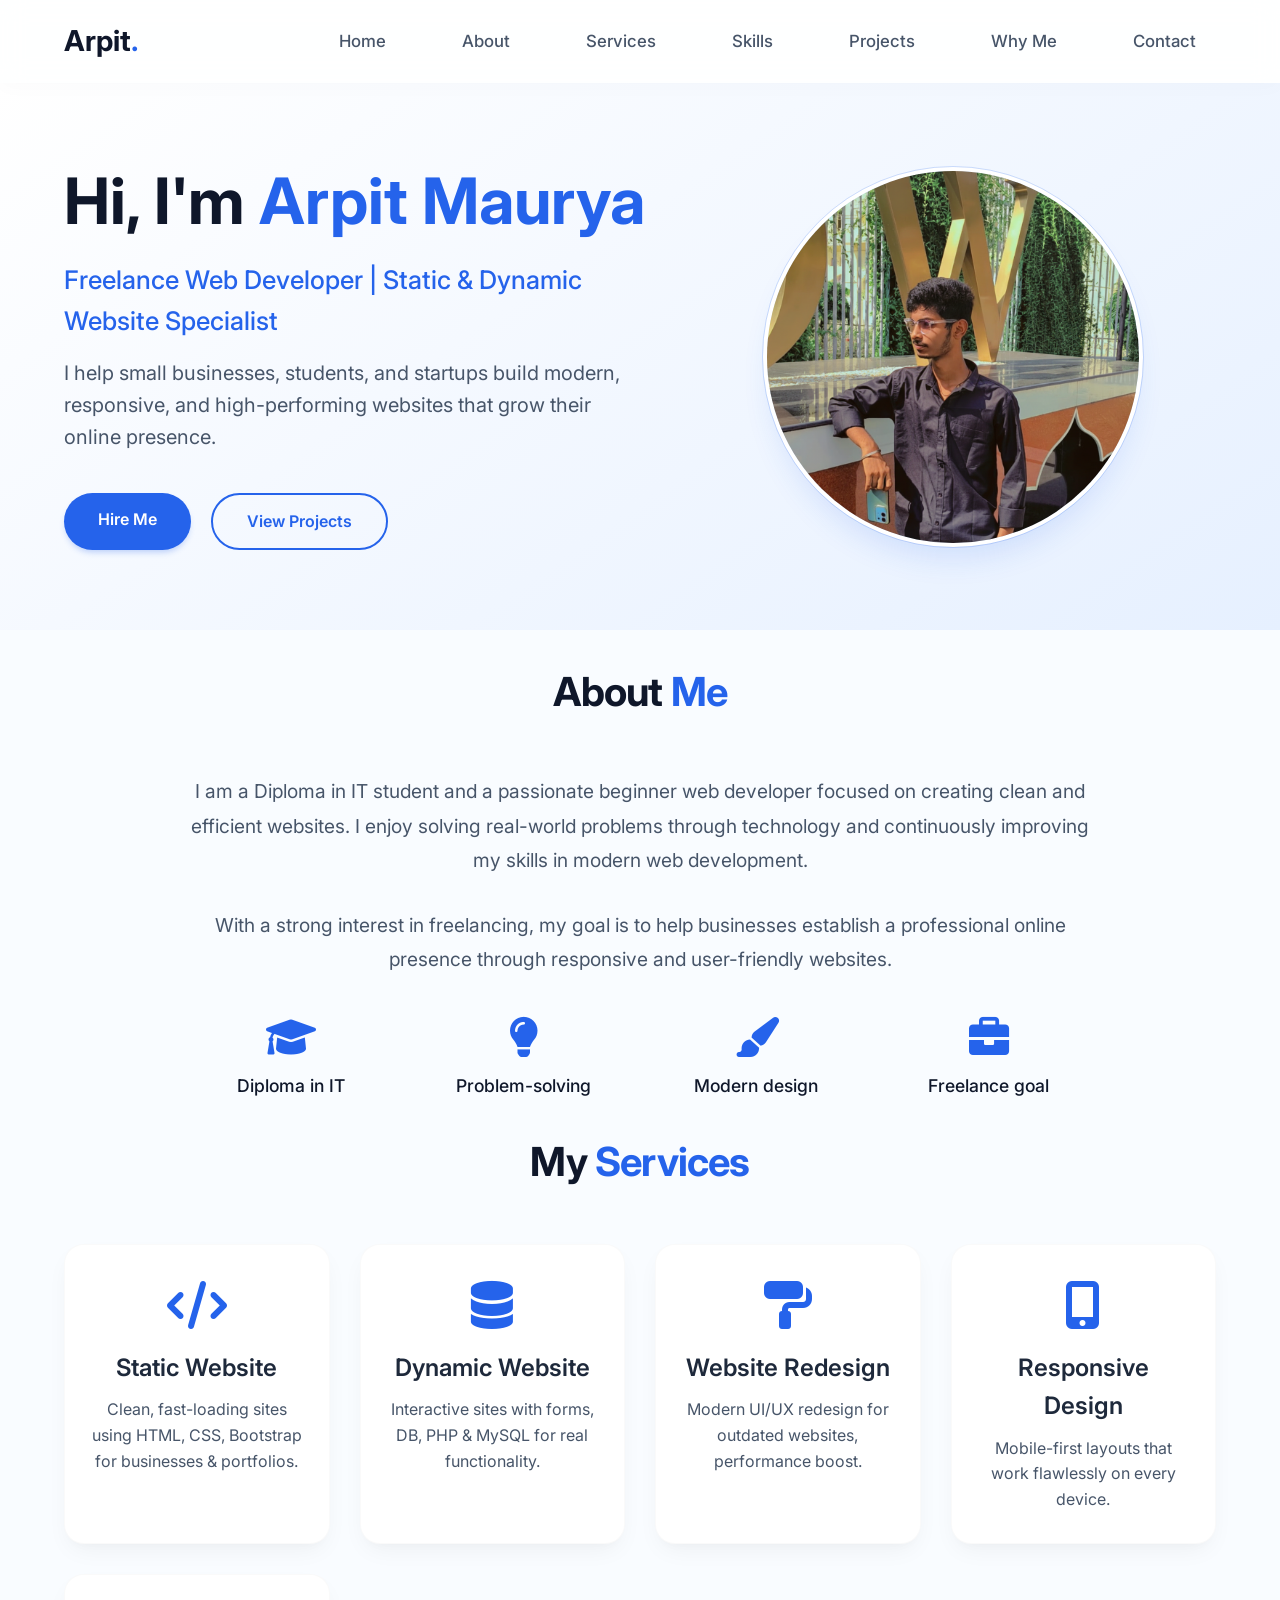
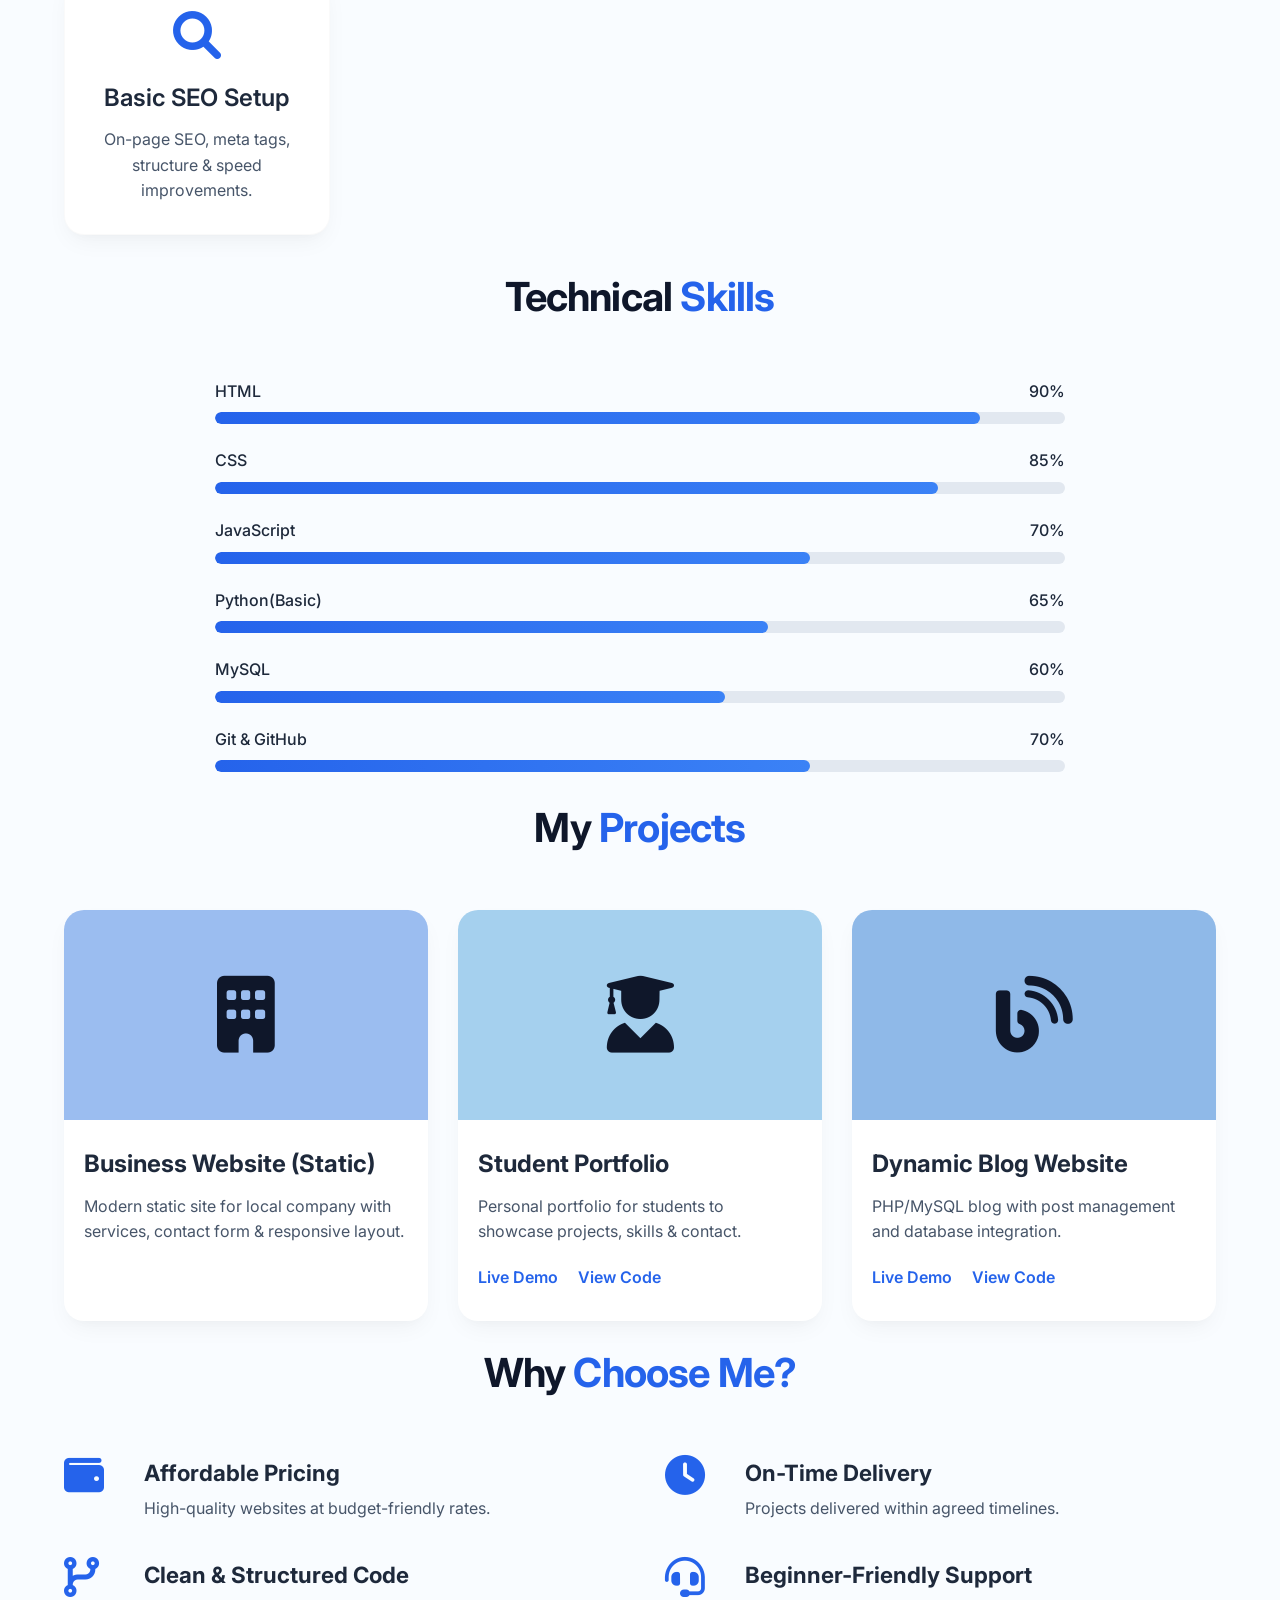
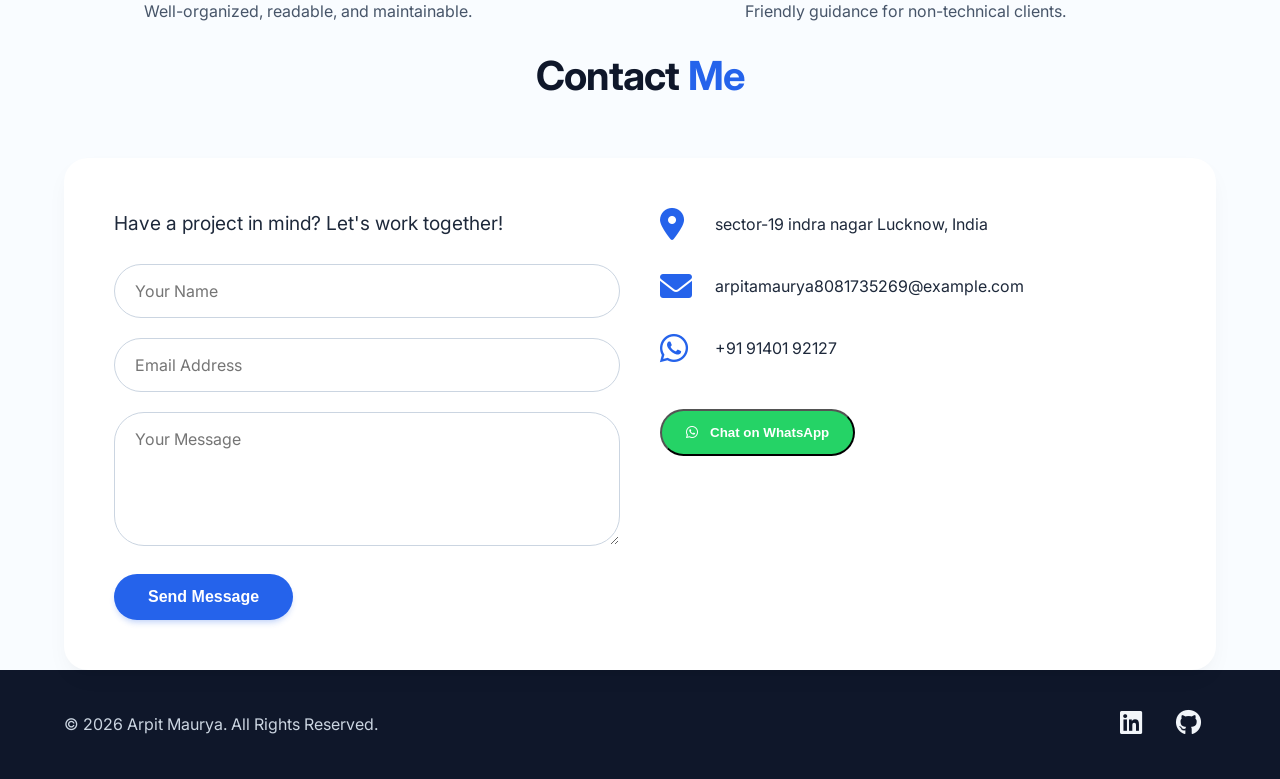
==== index.html @ c44aa660 "Update index.html" ====
<!DOCTYPE html>
<html lang="en">
<head>
  <title>Arpit Tech | Web Developer Portfolio</title>
  <link rel="stylesheet" href="https://cdnjs.cloudflare.com/ajax/libs/font-awesome/6.5.0/css/all.min.css">
  <meta name="keywords" content="Arpit Tech, Arpit portfolio, Web Developer Arpit, Frontend Developer">
  <meta name="author" content="Arpit Tech">
  <meta charset="UTF-8">
  <meta name="viewport" content="width=device-width, initial-scale=1.0">
  <meta name="description" content="Arpit Maurya is a freelance web developer specializing in static and dynamic websites. Clean design, responsive layouts, and affordable web solutions for businesses and startups in Lucknow, India.">
  <link rel="preconnect" href="https://fonts.googleapis.com">
  <link rel="preconnect" href="https://fonts.gstatic.com" crossorigin>
  <link href="https://fonts.googleapis.com/css2?family=Inter:opsz@14..32&family=Poppins:wght@400;500;600;700&display=swap" rel="stylesheet">
  <link rel="stylesheet" href="https://cdnjs.cloudflare.com/ajax/libs/font-awesome/6.0.0-beta3/css/all.min.css">
  <style>
    /* ----- RESET & VARIABLES ----- */
    * {
      margin: 0;
      padding: 0;
      box-sizing: border-box;
    }
    html, body {
  overflow-x: hidden;
}

    html {
      scroll-behavior: smooth;
      scroll-padding-top: 80px;
    }

    body {
      font-family: 'Inter', 'Poppins', sans-serif;
      background-color: #f9fcff;
      color: #1e293b;
      line-height: 1.6;
      overflow-x: hidden;
    }

    :root {
      --primary: #2563eb;
      --primary-dark: #1d4ed8;
      --primary-soft: #dbeafe;
      --dark: #0f172a;
      --gray: #475569;
      --light: #f8fafc;
      --white: #ffffff;
      --shadow-sm: 0 10px 25px -5px rgba(0,0,0,0.05), 0 8px 10px -6px rgba(0,0,0,0.02);
      --shadow-hover: 0 20px 30px -10px rgba(37,99,235,0.15);
      --border-radius: 24px;
      --card-radius: 20px;
      --transition: all 0.25s ease;
    }

    .container {
      max-width: 1200px;
      width:100%;
      margin: 0 auto;
      padding: 0 24px;
    }

    /* ----- REUSABLE SECTION STYLES ----- */
    section {
      padding: 110px 0 90px;
    }

    @media (max-width: 768px) {
      section {
        padding: 80px 0 60px;
      }
      
      section + section {
        margin-top: 20px;
      }
    }

    .section-title {
      font-size: 2.5rem;
      font-weight: 700;
      color: var(--dark);
      margin-bottom: 50px;
      margin-top: 20px;
      text-align: center;
      letter-spacing: -0.02em;
    }
    
    #about .section-title,
    #services .section-title,
    #skills .section-title {
      margin-top: 30px;
    }
    
    .section-title span {
      color: var(--primary);
    }

    .fade-section {
      opacity: 0;
      transform: translateY(25px);
      transition: opacity 0.8s ease, transform 0.8s ease;
    }
    .fade-section.visible {
      opacity: 1;
      transform: translateY(0);
    }

    .btn {
      display: inline-block;
      padding: 14px 34px;
      border-radius: 50px;
      font-weight: 600;
      font-size: 1rem;
      text-decoration: none;
      transition: var(--transition);
      cursor: pointer;
      border: none;
      background: transparent;
    }
    .btn-primary {
      background: var(--primary);
      color: white;
      box-shadow: 0 4px 6px -2px rgba(37,99,235,0.3);
    }
    .btn-primary:hover {
      background: var(--primary-dark);
      transform: translateY(-4px);
      box-shadow: 0 20px 25px -8px var(--primary);
    }
    .btn-outline {
      border: 2px solid var(--primary);
      color: var(--primary);
      background: transparent;
    }
    .btn-outline:hover {
      background: var(--primary-soft);
      transform: translateY(-4px);
    }

    /* Navbar */
    .navbar {
      position: sticky;
      top: 0;
      width: 100%;
      background: rgba(255,255,255,0.85);
      backdrop-filter: blur(12px);
      -webkit-backdrop-filter: blur(12px);
      box-shadow: 0 4px 20px rgba(0,0,0,0.02);
      z-index: 999;
      padding: 16px 0;
    }
    .nav-container {
      display: flex;
      align-items: center;
      justify-content: space-between;
    }
    .logo {
      font-size: 1.8rem;
      font-weight: 700;
      color: var(--dark);
    }
    .logo span {
      color: var(--primary);
    }
    .nav-menu {
      display: flex;
      gap: 36px;
      list-style: none;
    }
    
    .nav-menu li {
      display: flex;
      margin: 0;
      padding: 0;
    }
    
    .nav-menu a {
      text-decoration: none;
      font-weight: 500;
      color: var(--gray);
      transition: var(--transition);
      font-size: 1.05rem;
      display: flex;
      align-items: center;
      justify-content: center;
      padding: 12px 20px;
      width: 100%;
      height: 100%;
      text-align: center;
    }
    
    .nav-menu a:hover {
      color: var(--primary);
    }
    
    .hamburger {
      display: none;
      font-size: 28px;
      cursor: pointer;
      color: var(--dark);
    }

/* Hero section */
.hero {
  min-height: auto;             
  padding: 80px 20px;            
  display: flex;
  align-items: center;
  background: linear-gradient(145deg, #ffffff 0%, #e6f0ff 100%);
}
    .hero-grid {
  display: grid;
  grid-template-columns: 1fr 0.9fr;
  gap: 40px;
  align-items: center;
}
    
    .hero-content {
      max-width: 100%;
    }
    
    .hero h1 {
      font-size: 4rem;
      font-weight: 700;
      line-height: 1.2;
      color: var(--dark);
    }
    .hero h1 span {
      color: var(--primary);
    }
    .hero .subhead {
      font-size: 1.6rem;
      font-weight: 500;
      color: var(--primary);
      margin: 20px 0 15px;
    }
    .hero p {
      font-size: 1.25rem;
      color: var(--gray);
      max-width: 650px;
      margin-bottom: 40px;
    }
    .hero-btns {
      display: flex;
      gap: 20px;
      flex-wrap: wrap;
    }
    
    .hero-photo {
      width: 100%;
      max-width: 380px;
      margin: 0 auto;
      border-radius: 50%;
      overflow: hidden;
      box-shadow: var(--shadow-hover);
      aspect-ratio: 1 / 1;
      background: var(--primary-soft);
      border: 4px solid white;
      outline: 1px solid rgba(37,99,235,0.2);
    }
    .hero-photo img {
      width: 100%;
      height: 100%;
      object-fit: cover;
      display: block;
    }

    /* About section */
    .about-content {
      max-width: 900px;
      margin: 0 auto;
      text-align: center;
    }
    
    .about-content p {
      font-size: 1.2rem;
      color: var(--gray);
      margin-bottom: 30px;
      line-height: 1.8;
    }
    
    .highlights {
      display: grid;
      grid-template-columns: repeat(4, 1fr);
      gap: 30px;
      margin-top: 40px;
    }
    
    .highlight-item {
      display: flex;
      flex-direction: column;
      align-items: center;
      gap: 15px;
      text-align: center;
    }
    
    .highlight-item i {
      color: var(--primary);
      font-size: 2.5rem;
    }
    
    .highlight-item span {
      font-size: 1.1rem;
      font-weight: 500;
      color: var(--dark);
    }

    /* Services */
    .services-grid {
      display: grid;
      grid-template-columns: repeat(auto-fit, minmax(260px, 1fr));
      gap: 30px;
      margin-top: 20px;
    }
    .service-card {
      background: var(--white);
      padding: 36px 24px 30px;
      border-radius: var(--card-radius);
      box-shadow: var(--shadow-sm);
      transition: var(--transition);
      text-align: center;
      border: 1px solid rgba(0,0,0,0.02);
    }
    .service-card:hover {
      transform: translateY(-15px);
      box-shadow: var(--shadow-hover);
    }
    .service-card i {
      font-size: 3rem;
      color: var(--primary);
      margin-bottom: 20px;
    }
    .service-card h3 {
      font-size: 1.5rem;
      margin-bottom: 10px;
      font-weight: 600;
    }
    .service-card p {
      color: var(--gray);
    }

    /* Skills */
    .skills-container {
      max-width: 850px;
      margin: 20px auto 0;
    }
    .skill-item {
      margin-bottom: 24px;
    }
    .skill-info {
      display: flex;
      justify-content: space-between;
      font-weight: 500;
      margin-bottom: 8px;
    }
    .progress-bar {
      width: 100%;
      height: 12px;
      background: #e2e8f0;
      border-radius: 30px;
      overflow: hidden;
    }
    .progress-fill {
      height: 12px;
      background: linear-gradient(90deg, var(--primary), #3b82f6);
      border-radius: 30px;
      width: 0%;
    }

    /* Projects */
    .projects-grid {
      display: grid;
      grid-template-columns: repeat(auto-fit, minmax(300px, 1fr));
      gap: 30px;
      margin-top: 20px;
    }
    .project-card {
      background: var(--white);
      border-radius: var(--card-radius);
      overflow: hidden;
      box-shadow: var(--shadow-sm);
      transition: var(--transition);
      cursor: pointer; /* Indicates clickable */
    }
    .project-card:hover {
      transform: scale(1.02);
      box-shadow: var(--shadow-hover);
    }
    .project-img {
      height: 210px;
      background: #b1c9f0;
      display: flex;
      align-items: center;
      justify-content: center;
      color: var(--dark);
      font-weight: 600;
      font-size: 1.2rem;
      background-size: cover;
      transition: transform 0.4s;
    }
    .project-card:hover .project-img {
      transform: scale(1.05);
    }
    .project-info {
      padding: 25px 20px 30px;
    }
    .project-info h3 {
      font-size: 1.5rem;
      margin-bottom: 10px;
    }
    .project-info p {
      color: var(--gray);
      margin-bottom: 20px;
    }
    .project-links {
      display: flex;
      gap: 20px;
    }
    .project-links a {
      text-decoration: none;
      font-weight: 600;
      color: var(--primary);
      position: relative; /* Ensures clicks go to the link */
      z-index: 2; /* Above card click */
    }

    /* Why Me */
    .why-grid {
      display: grid;
      grid-template-columns: repeat(2, 1fr);
      gap: 35px 50px;
      margin-top: 20px;
    }
    .why-item {
      display: flex;
      gap: 20px;
      align-items: flex-start;
    }
    .why-item i {
      font-size: 2.5rem;
      color: var(--primary);
      min-width: 60px;
    }
    .why-item h4 {
      font-size: 1.4rem;
      margin-bottom: 6px;
    }
    .why-item p {
      color: var(--gray);
    }

    /* Contact */
    .contact-grid {
      display: grid;
      grid-template-columns: 1fr 1fr;
      gap: 40px;
      background: var(--white);
      padding: 50px;
      border-radius: var(--border-radius);
      box-shadow: var(--shadow-sm);
    }
    .form-group {
      margin-bottom: 20px;
    }
    .form-group input, 
    .form-group textarea {
      width: 100%;
      padding: 16px 20px;
      border: 1px solid #cbd5e1;
      border-radius: 50px;
      font-family: inherit;
      font-size: 1rem;
      transition: var(--transition);
    }
    .form-group textarea {
      border-radius: 30px;
      resize: vertical;
    }
    .form-group input:focus,
    .form-group textarea:focus {
      outline: none;
      border-color: var(--primary);
      box-shadow: 0 0 0 4px var(--primary-soft);
    }
    .contact-info {
      display: flex;
      flex-direction: column;
      gap: 30px;
    }
    .contact-row {
      display: flex;
      align-items: center;
      gap: 15px;
    }
    .contact-row i {
      font-size: 2rem;
      color: var(--primary);
      width: 40px;
    }
    .whatsapp-inline {
      margin-top: 15px;
    }
    .whatsapp-btn {
      background: #25D366;
      color: white;
      padding: 14px 24px;
      border-radius: 50px;
      display: inline-flex;
      align-items: center;
      gap: 12px;
      text-decoration: none;
      font-weight: 600;
      transition: var(--transition);
    }
    .whatsapp-btn:hover {
      background: #20b859;
      transform: translateY(-4px);
    }

    /* Footer */
    .footer {
      background: var(--dark);
      color: #cbd5e1;
      padding: 40px 0;
    }
    .footer .container {
      display: flex;
      justify-content: space-between;
      align-items: center;
      flex-wrap: wrap;
      gap: 20px;
    }
    .footer a {
      color: #f1f5f9;
      text-decoration: none;
      margin: 0 15px 0 0;
      transition: var(--transition);
    }
    .footer a:hover {
      color: var(--primary);
    }
    .social-icons i {
      font-size: 1.6rem;
      margin-left: 15px;
    }

    /* Scroll to top */
    .scroll-top {
      position: fixed;
      bottom: 30px;
      right: 30px;
      background: var(--primary);
      color: white;
      width: 55px;
      height: 55px;
      border-radius: 50%;
      display: flex;
      align-items: center;
      justify-content: center;
      font-size: 1.8rem;
      cursor: pointer;
      opacity: 0;
      visibility: hidden;
      transition: var(--transition);
      border: none;
      box-shadow: 0 6px 15px rgba(37,99,235,0.4);
      z-index: 99;
    }
    .scroll-top.show {
      opacity: 1;
      visibility: visible;
    }
    .scroll-top:hover {
      background: var(--primary-dark);
      transform: scale(1.1);
    }

    /* ================= MOBILE RESPONSIVE ================= */

@media (max-width: 900px) {

  .nav-menu {
    position: fixed;
    top: 80px;
    left: -100%;
    background: var(--white);
    width: 100%;
    flex-direction: column;
    align-items: stretch;
    padding: 0;
    gap: 0;
    box-shadow: 0 20px 30px rgba(0,0,0,0.1);
    transition: left 0.3s ease;
    backdrop-filter: blur(10px);
  }

  .nav-menu.active {
    left: 0;
  }

  .nav-menu li {
    width: 100%;
    border-bottom: 1px solid rgba(0,0,0,0.05);
  }

  .nav-menu a {
    padding: 16px 24px;
    width: 100%;
    font-size: 1.05rem;
  }

  .hamburger {
    display: block;
  }

  /* Hero Section */

  .hero {
    min-height: auto;
    padding: 60px 20px;
    text-align: center;
  }

  .hero-grid {
    grid-template-columns: 1fr;
    gap: 35px;
  }

  .hero h1 {
    font-size: 2.5rem;
    line-height: 1.3;
  }

  .hero .subhead {
    font-size: 1.2rem;
  }

  .hero p {
    font-size: 1rem;
    margin: 0 auto 30px;
  }

  .hero-btns {
    justify-content: center;
    flex-wrap: wrap;
  }

  .hero-photo {
    max-width: 280px;
  }

  /* Other Sections */

  .highlights {
    grid-template-columns: repeat(2, 1fr);
  }

  .contact-grid,
  .why-grid {
    grid-template-columns: 1fr;
  }

  .section-title {
    font-size: 2rem;
    margin-bottom: 35px;
  }

  .footer .container {
    flex-direction: column;
    text-align: center;
  }
}

/* Small Phones */

@media (max-width: 500px) {

  .hero-btns {
    flex-direction: column;
    align-items: stretch;
  }

  .btn {
    text-align: center;
  }

  .highlights {
    grid-template-columns: 1fr;
    gap: 20px;
  }
}
  </style>
</head>
<body>
  <nav class="navbar">
    <div class="container nav-container">
      <div class="logo">Arpit<span>.</span></div>
      <ul class="nav-menu" id="navMenu">
        <li><a href="#home">Home</a></li>
        <li><a href="#about">About</a></li>
        <li><a href="#services">Services</a></li>
        <li><a href="#skills">Skills</a></li>
        <li><a href="#projects">Projects</a></li>
        <li><a href="#why">Why Me</a></li>
        <li><a href="#contact">Contact</a></li>
      </ul>
      <div class="hamburger" id="hamburger"><i class="fas fa-bars"></i></div>
    </div>
  </nav>

  <!-- HERO SECTION -->
  <section class="hero" id="home">
    <div class="container">
      <div class="hero-grid fade-section visible">
        <div class="hero-content">
          <h1>Hi, I'm <span>Arpit Maurya</span></h1>
          <div class="subhead">Freelance Web Developer | Static & Dynamic Website Specialist</div>
          <p>I help small businesses, students, and startups build modern, responsive, and high-performing websites that grow their online presence.</p>
          <div class="hero-btns">
            <a href="#contact" class="btn btn-primary">Hire Me</a>
            <a href="#projects" class="btn btn-outline">View Projects</a>
          </div>
        </div>
        <div class="hero-photo">
          <img src="my.png" alt="Arpit Maurya - Freelance Web Developer">
        </div>
      </div>
    </div>
  </section>

  <!-- ABOUT SECTION -->
  <section id="about" class="container fade-section">
    <h2 class="section-title">About <span>Me</span></h2>
    <div class="about-content">
      <p>I am a Diploma in IT student and a passionate beginner web developer focused on creating clean and efficient websites. I enjoy solving real-world problems through technology and continuously improving my skills in modern web development.</p>
      <p>With a strong interest in freelancing, my goal is to help businesses establish a professional online presence through responsive and user-friendly websites.</p>
      
      <div class="highlights">
        <div class="highlight-item">
          <i class="fas fa-graduation-cap"></i>
          <span>Diploma in IT</span>
        </div>
        <div class="highlight-item">
          <i class="fas fa-lightbulb"></i>
          <span>Problem-solving</span>
        </div>
        <div class="highlight-item">
          <i class="fas fa-paint-brush"></i>
          <span>Modern design</span>
        </div>
        <div class="highlight-item">
          <i class="fas fa-briefcase"></i>
          <span>Freelance goal</span>
        </div>
      </div>
    </div>
  </section>

  <!-- SERVICES SECTION -->
  <section id="services" class="container fade-section">
    <h2 class="section-title">My <span>Services</span></h2>
    <div class="services-grid">
      <div class="service-card"><i class="fas fa-code"></i><h3>Static Website</h3><p>Clean, fast-loading sites using HTML, CSS, Bootstrap for businesses & portfolios.</p></div>
      <div class="service-card"><i class="fas fa-database"></i><h3>Dynamic Website</h3><p>Interactive sites with forms, DB, PHP & MySQL for real functionality.</p></div>
      <div class="service-card"><i class="fas fa-paint-roller"></i><h3>Website Redesign</h3><p>Modern UI/UX redesign for outdated websites, performance boost.</p></div>
      <div class="service-card"><i class="fas fa-mobile-alt"></i><h3>Responsive Design</h3><p>Mobile-first layouts that work flawlessly on every device.</p></div>
      <div class="service-card"><i class="fas fa-search"></i><h3>Basic SEO Setup</h3><p>On-page SEO, meta tags, structure & speed improvements.</p></div>
    </div>
  </section>

  <!-- SKILLS SECTION -->
  <section id="skills" class="container fade-section">
    <h2 class="section-title">Technical <span>Skills</span></h2>
    <div class="skills-container">
      <div class="skill-item"><div class="skill-info"><span>HTML</span><span>90%</span></div><div class="progress-bar"><div class="progress-fill" style="width:90%"></div></div></div>
      <div class="skill-item"><div class="skill-info"><span>CSS</span><span>85%</span></div><div class="progress-bar"><div class="progress-fill" style="width:85%"></div></div></div>
      <div class="skill-item"><div class="skill-info"><span>JavaScript</span><span>70%</span></div><div class="progress-bar"><div class="progress-fill" style="width:70%"></div></div></div>
      <div class="skill-item"><div class="skill-info"><span>Python(Basic)</span><span>65%</span></div><div class="progress-bar"><div class="progress-fill" style="width:65%"></div></div></div>
      <div class="skill-item"><div class="skill-info"><span>MySQL</span><span>60%</span></div><div class="progress-bar"><div class="progress-fill" style="width:60%"></div></div></div>
      <div class="skill-item"><div class="skill-info"><span>Git & GitHub</span><span>70%</span></div><div class="progress-bar"><div class="progress-fill" style="width:70%"></div></div></div>
    </div>
  </section>

  <!-- PROJECTS SECTION (FIXED & CLICKABLE) -->
  <section id="projects" class="container fade-section">
    <h2 class="section-title">My <span>Projects</span></h2>
    <div class="projects-grid">
      <!-- Project 1 -->
      <div class="project-card">
        <div class="project-img" style="background:#9bbdf0;">
          <i class="fas fa-building fa-4x"></i>
        </div>
        <div class="project-info">
          <h3>Business Website (Static)</h3>
          <p>Modern static site for local company with services, contact form & responsive layout.</p>
          <div class="project-links">
            <a href="index2.html" class="live-demo"></a>
            
          </div>
        </div>
      </div>
      <!-- Project 2 -->
      <div class="project-card">
        <div class="project-img" style="background:#a5d0ee;">
          <i class="fas fa-user-graduate fa-4x"></i>
        </div>
        <div class="project-info">
          <h3>Student Portfolio</h3>
          <p>Personal portfolio for students to showcase projects, skills & contact.</p>
          <div class="project-links">
            <a href="#" class="live-demo">Live Demo</a>
            <a href="#" class="view-code">View Code</a>
          </div>
        </div>
      </div>
      <!-- Project 3 -->
      <div class="project-card">
        <div class="project-img" style="background:#8fb9e8;">
          <i class="fas fa-blog fa-4x"></i>
        </div>
        <div class="project-info">
          <h3>Dynamic Blog Website</h3>
          <p>PHP/MySQL blog with post management and database integration.</p>
          <div class="project-links">
            <a href="#" class="live-demo">Live Demo</a>
            <a href="#" class="view-code">View Code</a>
          </div>
        </div>
      </div>
    </div>
  </section>

  <!-- WHY CHOOSE ME -->
  <section id="why" class="container fade-section">
    <h2 class="section-title">Why <span>Choose Me?</span></h2>
    <div class="why-grid">
      <div class="why-item"><i class="fas fa-wallet"></i><div><h4>Affordable Pricing</h4><p>High-quality websites at budget-friendly rates.</p></div></div>
      <div class="why-item"><i class="fas fa-clock"></i><div><h4>On-Time Delivery</h4><p>Projects delivered within agreed timelines.</p></div></div>
      <div class="why-item"><i class="fas fa-code-branch"></i><div><h4>Clean & Structured Code</h4><p>Well-organized, readable, and maintainable.</p></div></div>
      <div class="why-item"><i class="fas fa-headset"></i><div><h4>Beginner-Friendly Support</h4><p>Friendly guidance for non-technical clients.</p></div></div>
    </div>
  </section>

  <!-- CONTACT SECTION -->
  <section id="contact" class="container fade-section">
    <h2 class="section-title">Contact <span>Me</span></h2>
    <div class="contact-grid">
      <div>
        <p style="margin-bottom: 25px; font-size: 1.2rem;">Have a project in mind? Let's work together!</p>
        <form action="https://formspree.io/f/mbdazblk" method="POST">
          <div class="form-group">
            <input type="text" name="name" placeholder="Your Name" required>
          </div>
          <div class="form-group">
            <input type="email" name="email" placeholder="Email Address" required>
          </div>
          <div class="form-group">
            <textarea name="message" rows="5" placeholder="Your Message" required></textarea>
          </div>
          <button type="submit" class="btn btn-primary" style="border:none;">
            Send Message
          </button>
        </form>
      </div>
      <div class="contact-info">
        <div class="contact-row"><i class="fas fa-map-marker-alt"></i> <span>sector-19 indra nagar Lucknow, India</span></div>
        <div class="contact-row"><i class="fas fa-envelope"></i> <span>arpitamaurya8081735269@example.com</span></div>
        <div class="contact-row"><i class="fab fa-whatsapp"></i> <span>+91 91401 92127</span></div>
        <div class="whatsapp-inline"><a href="https://wa.me/9140192127" target="_blank" class="whatsapp-link">
          <button class="whatsapp-btn">
            <i class="fa-brands fa-whatsapp"></i> Chat on WhatsApp
          </button>
        </a></div>
      </div>
    </div>
  </section>

  <!-- FOOTER -->
  <footer class="footer">
    <div class="container">
      <div>© 2026 Arpit Maurya. All Rights Reserved.</div>
      <div class="social-icons">
        <a href="https://www.linkedin.com/in/arpit-maurya-536781325/" target="_blank"><i class="fab fa-linkedin"></i></a>
        <a href="https://github.com/ArpitTech-756/arpit-portfolio" target="_blank"><i class="fab fa-github"></i></a>
      </div>
    </div>
  </footer>

  <!-- SCROLL TO TOP BUTTON -->
  <div class="scroll-top" id="scrollTop"><i class="fas fa-arrow-up"></i></div>

  <script>
    (function() {
      // Hamburger menu
      const hamburger = document.getElementById('hamburger');
      const navMenu = document.getElementById('navMenu');

      hamburger.addEventListener('click', () => {
        navMenu.classList.toggle('active');
      });

      document.querySelectorAll('.nav-menu a').forEach(link => {
        link.addEventListener('click', () => {
          navMenu.classList.remove('active');
        });
      });

      // Scroll to top button
      const scrollBtn = document.getElementById('scrollTop');
      window.addEventListener('scroll', () => {
        if (window.scrollY > 500) {
          scrollBtn.classList.add('show');
        } else {
          scrollBtn.classList.remove('show');
        }
      });
      scrollBtn.addEventListener('click', () => {
        window.scrollTo({ top: 0, behavior: 'smooth' });
      });

      // Fade sections on scroll
      const fadeElements = document.querySelectorAll('.fade-section');
      const observer = new IntersectionObserver((entries) => {
        entries.forEach(entry => {
          if (entry.isIntersecting) {
            entry.target.classList.add('visible');
          }
        });
      }, { threshold: 0.2, rootMargin: '0px 0px -30px 0px' });

      fadeElements.forEach(el => observer.observe(el));
      document.querySelector('.hero .fade-section')?.classList.add('visible');

      // ---------- MAKE PROJECT CARDS CLICKABLE ----------
      const projectCards = document.querySelectorAll('.project-card');
      projectCards.forEach(card => {
        card.addEventListener('click', function(e) {
          // If the click was on an <a> element or inside .project-links, do nothing (let the link handle it)
          if (e.target.closest('a')) return;

          // Otherwise, find the first "Live Demo" link inside this card
          const liveDemoLink = this.querySelector('.project-links a.live-demo');
          if (liveDemoLink && liveDemoLink.href && liveDemoLink.href !== '#') {
            window.location.href = liveDemoLink.href;
          } else {
            // Optional: fallback or message
            console.log('No live demo link set for this project.');
          }
        });
      });
    })();
  </script>
</body>
</html>
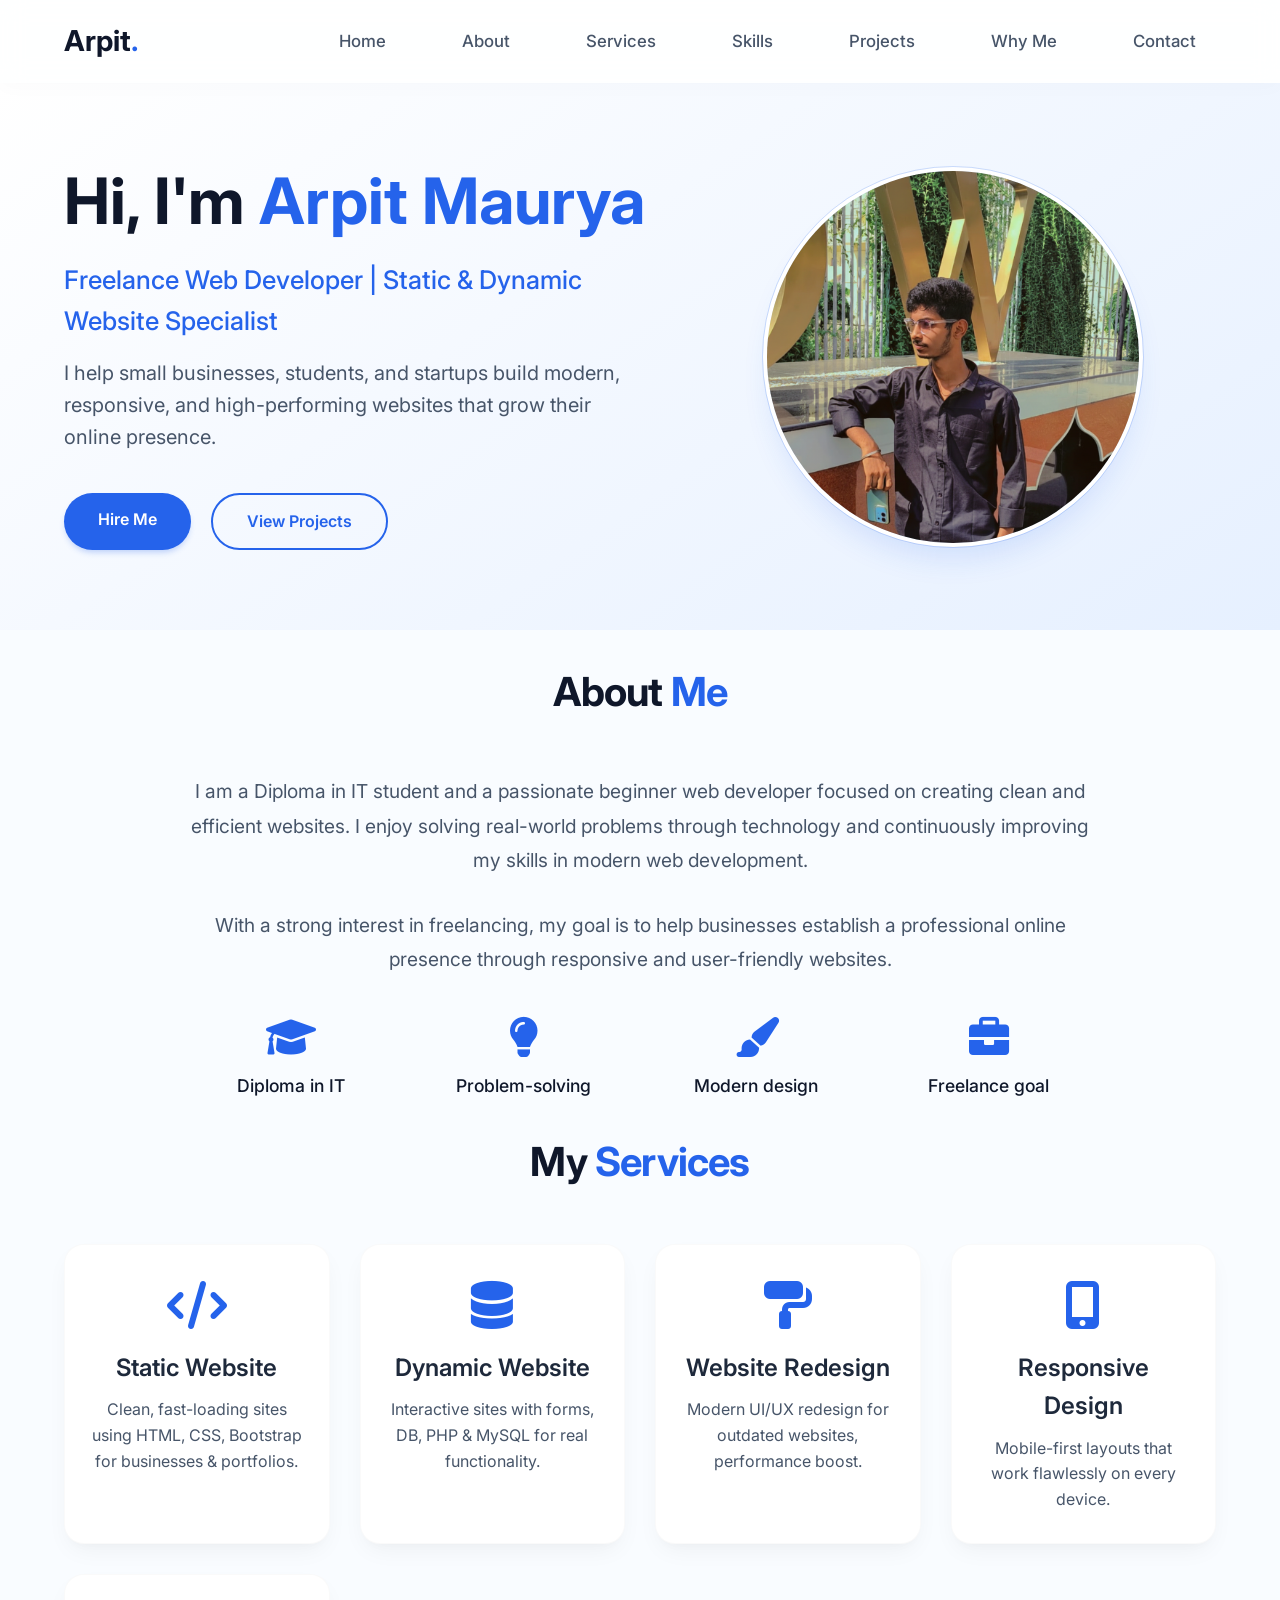
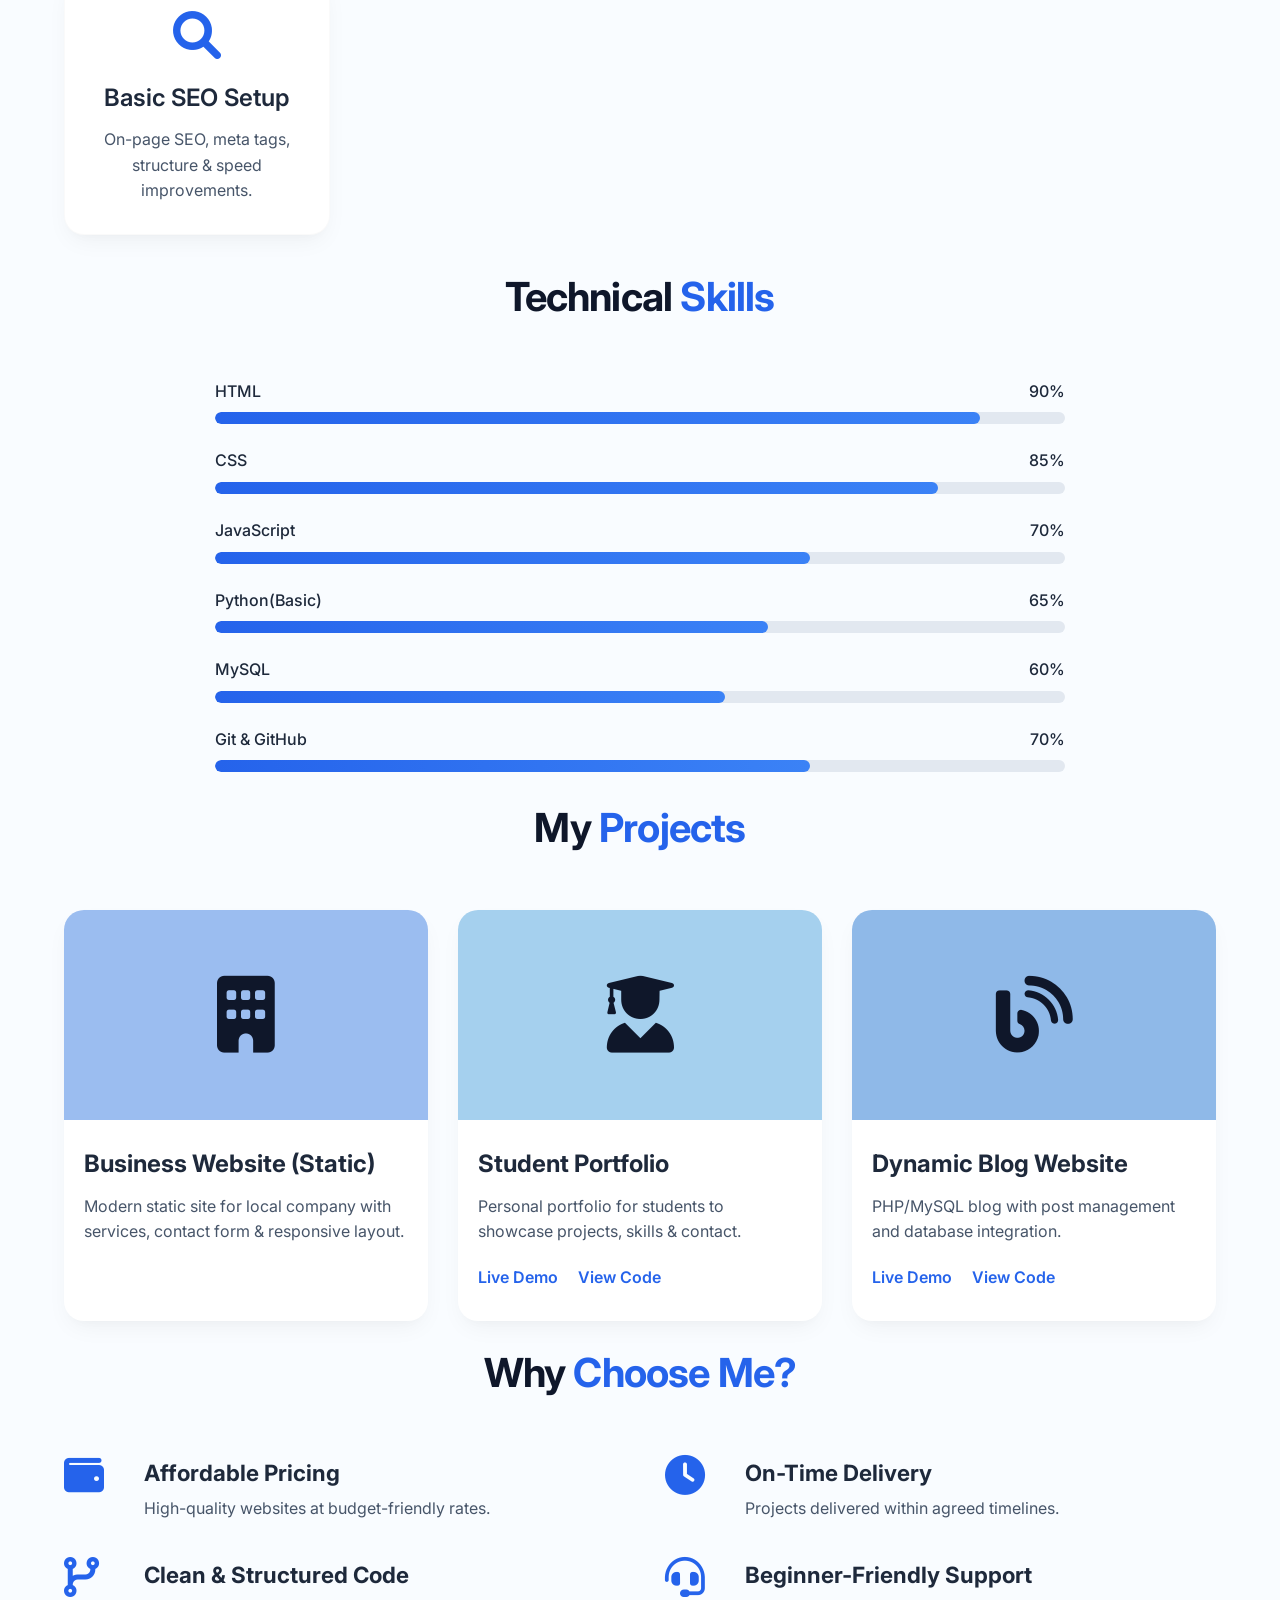
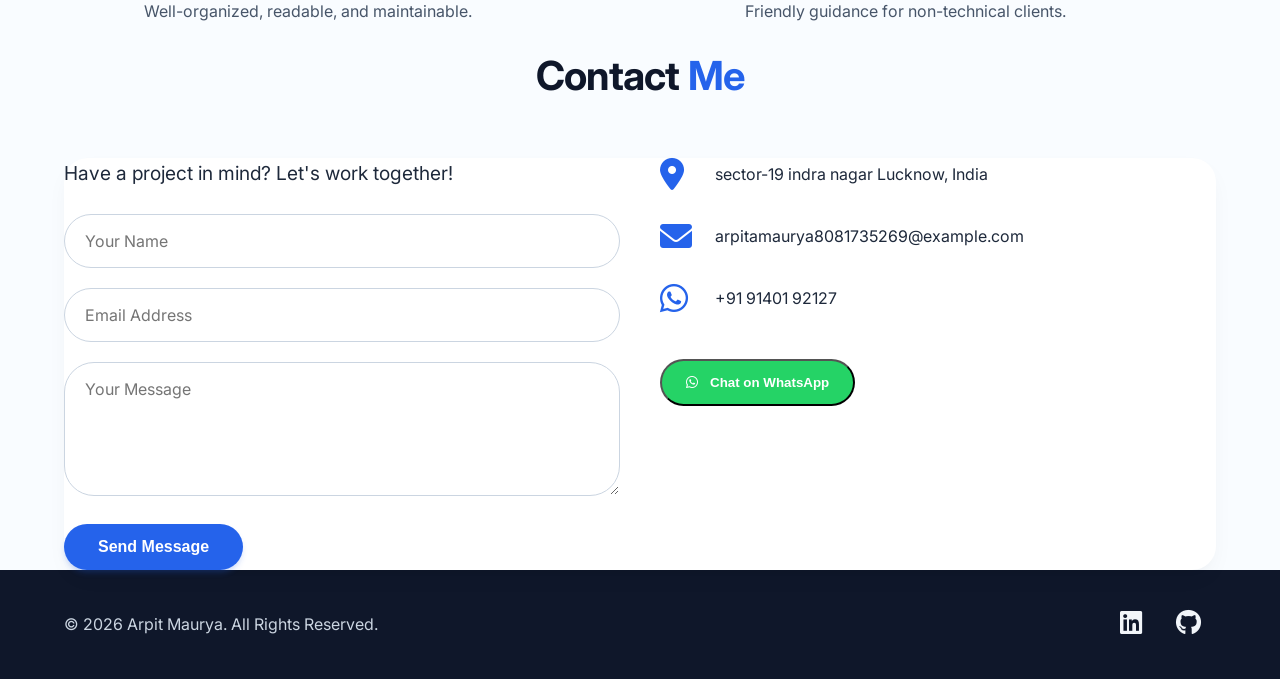
==== commit c4da7522: "Update index.html" ====
--- a/index.html
+++ b/index.html
@@ -453,7 +453,7 @@
       grid-template-columns: 1fr 1fr;
       gap: 40px;
       background: var(--white);
-      padding: 50px;
+      padding: 0px;
       border-radius: var(--border-radius);
       box-shadow: var(--shadow-sm);
     }
@@ -951,3 +951,4 @@
 </body>
 </html>
 
+
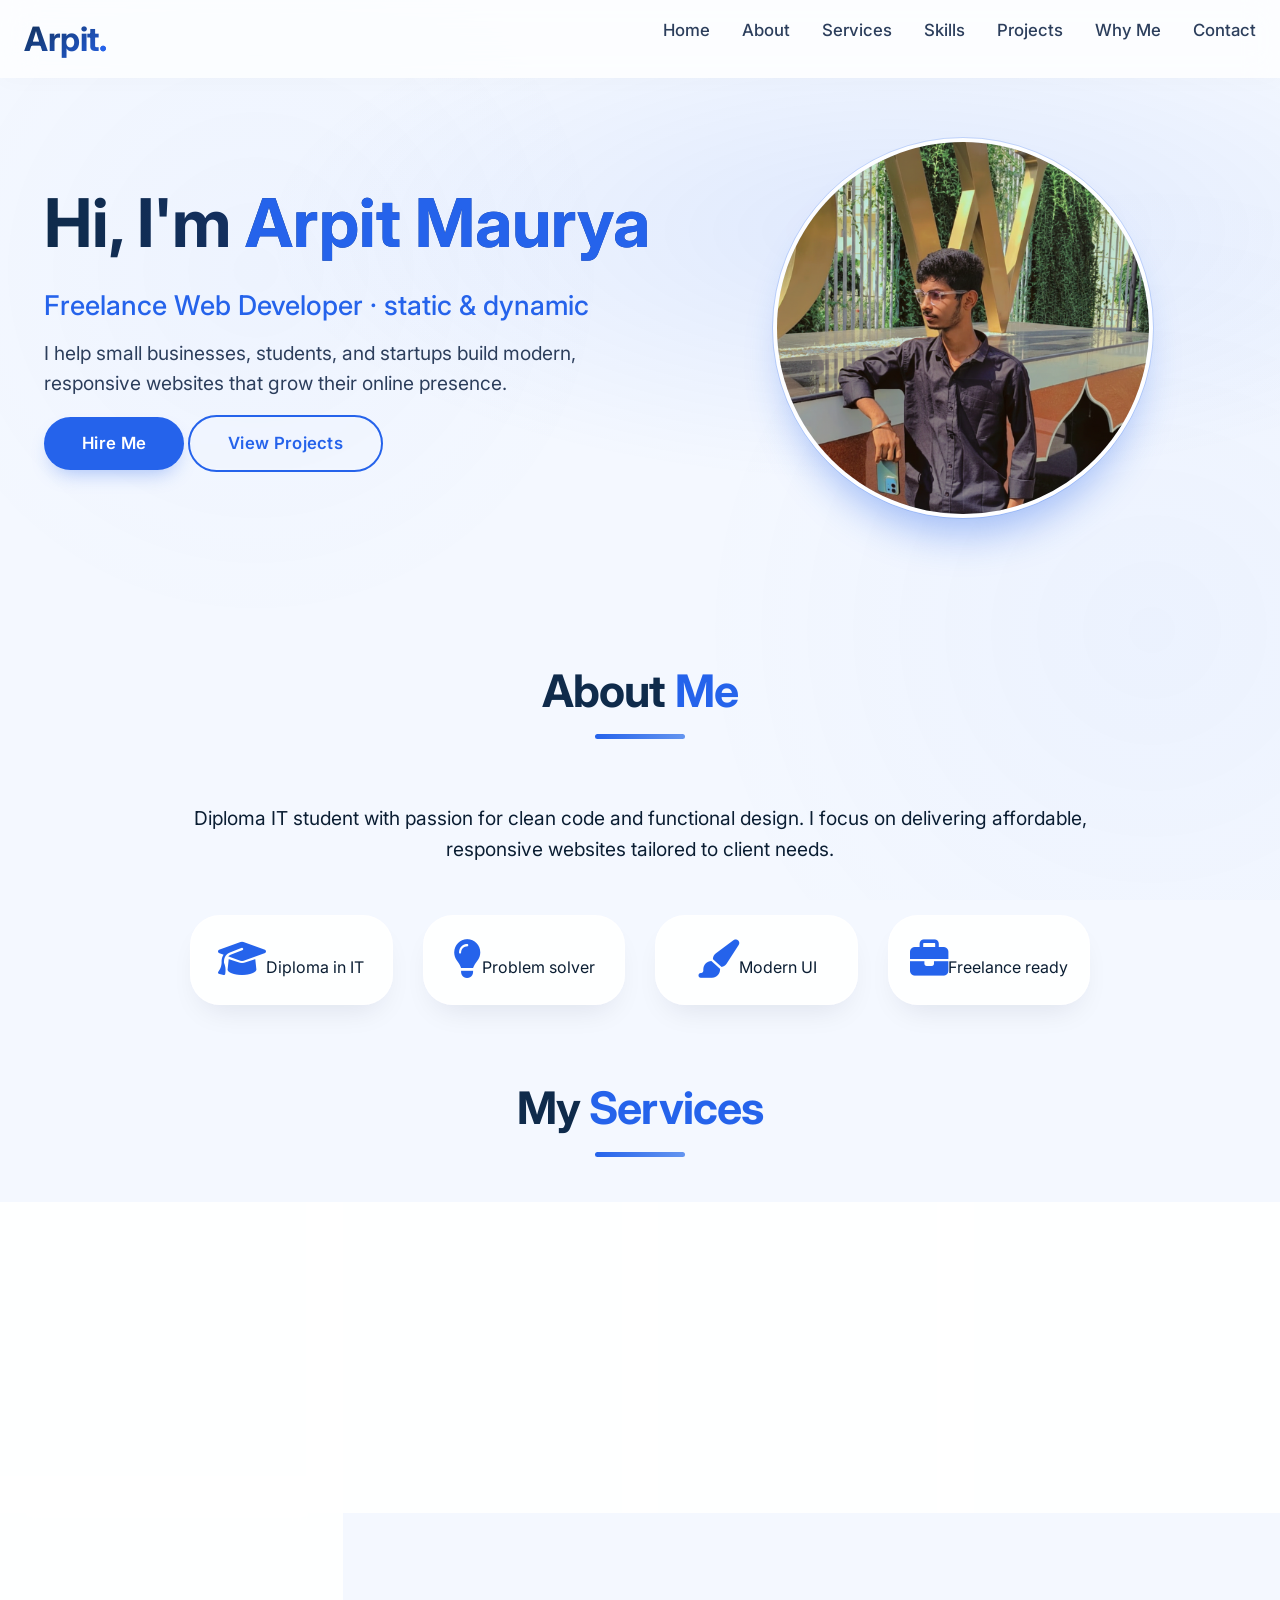
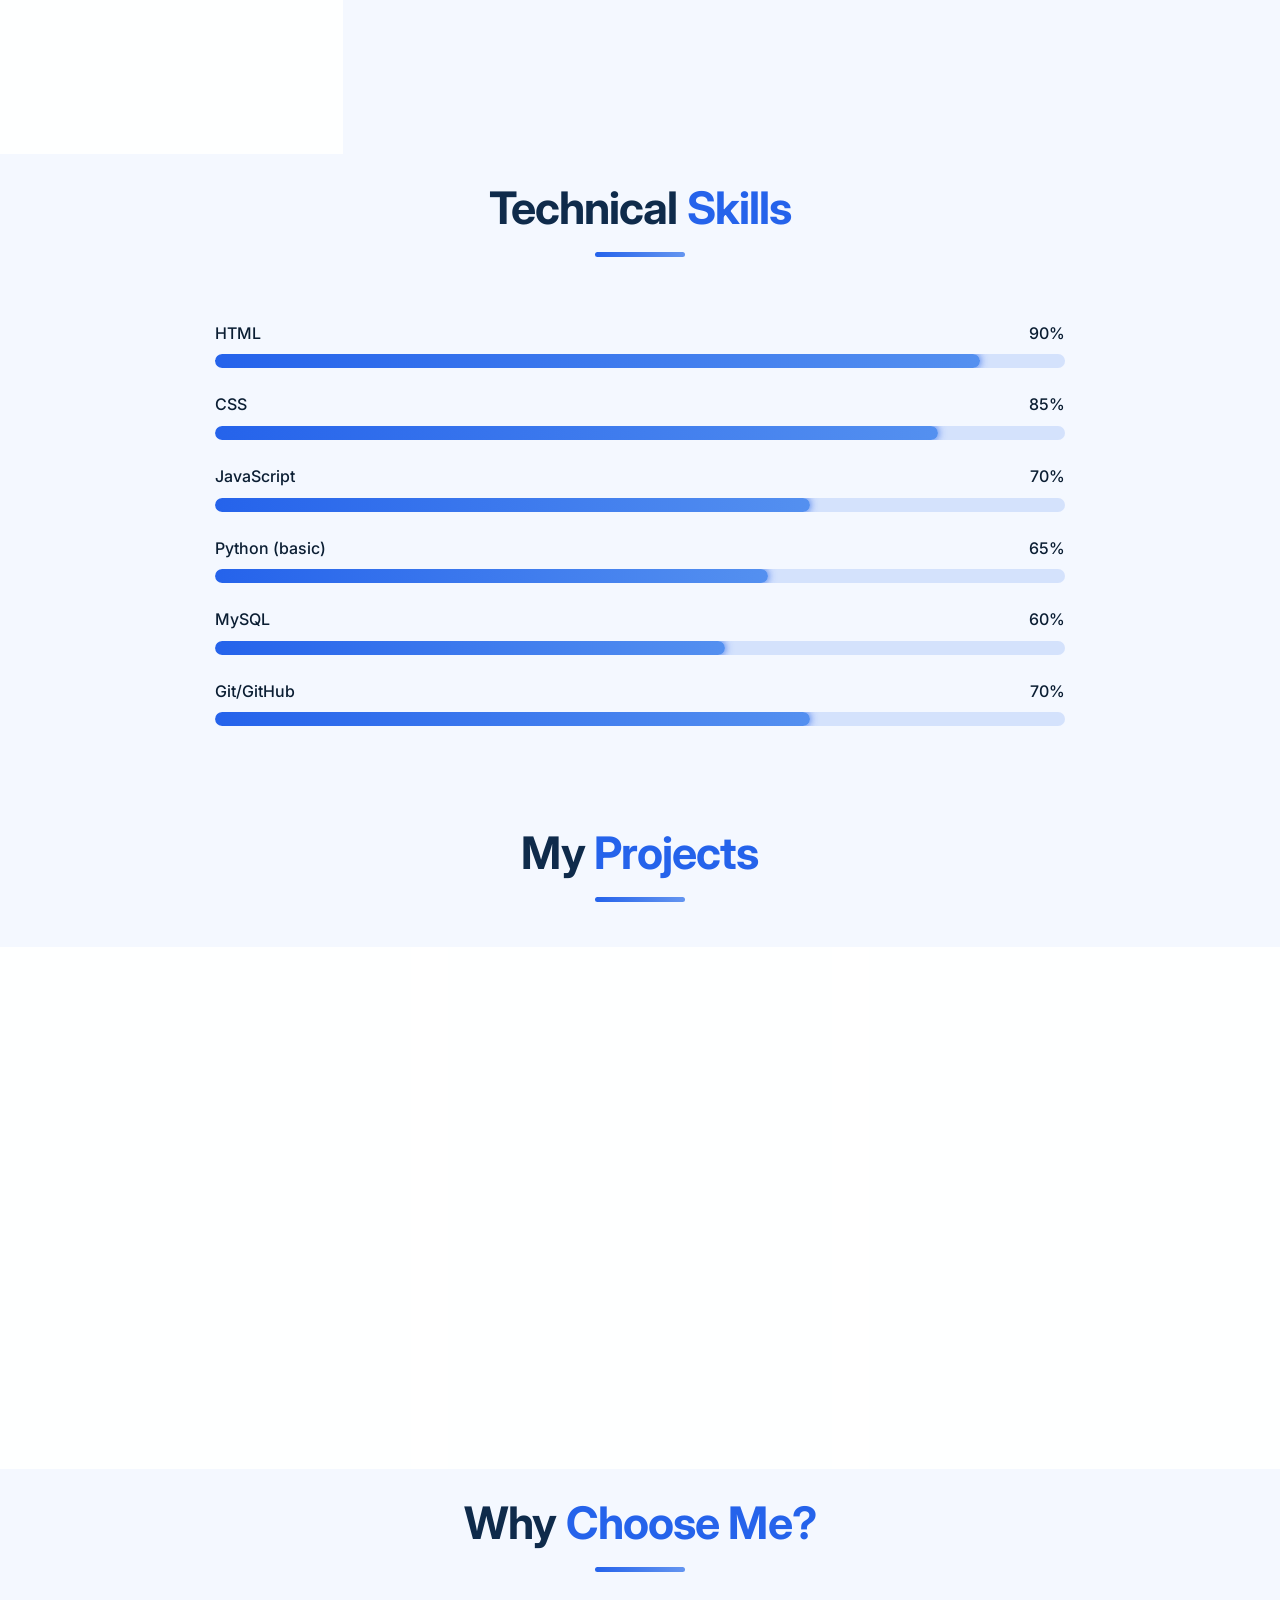
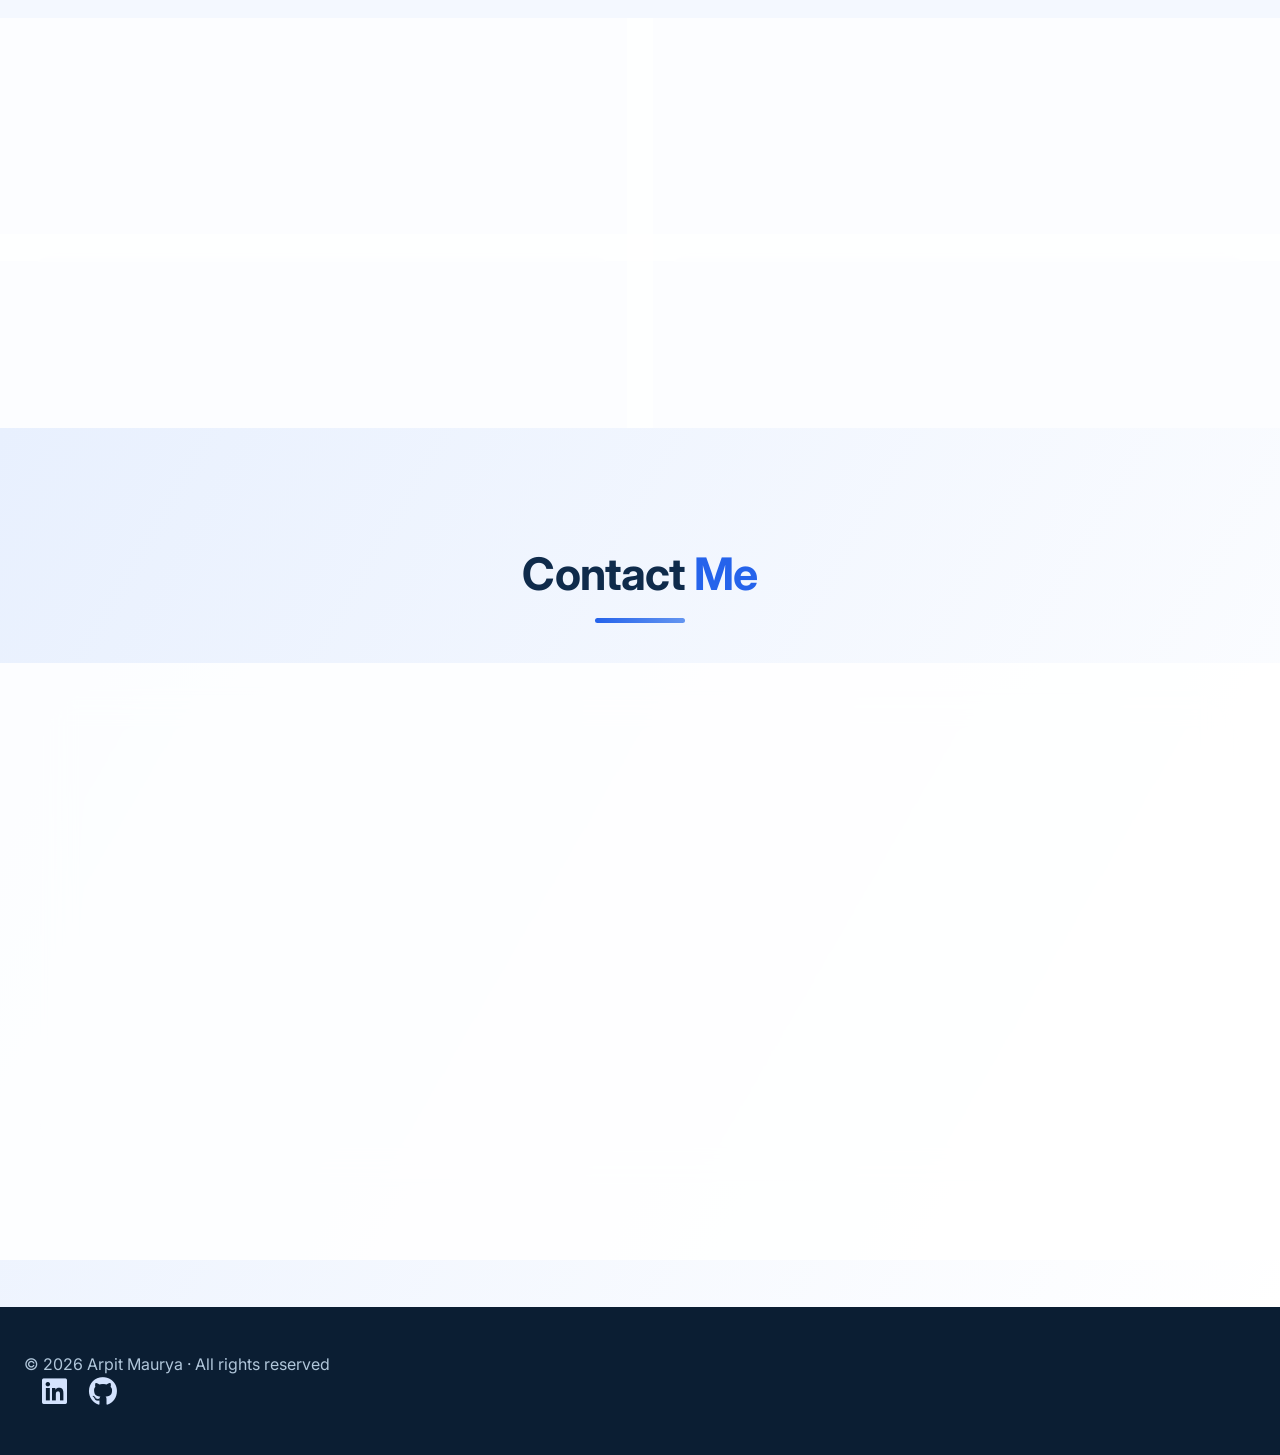
==== commit ed45d226: "Update index.html" ====
--- a/index.html
+++ b/index.html
@@ -1,261 +1,298 @@
 <!DOCTYPE html>
 <html lang="en">
 <head>
-  <title>Arpit Tech | Web Developer Portfolio</title>
+  <title>Arptech · modern web portfolio</title>
   <link rel="stylesheet" href="https://cdnjs.cloudflare.com/ajax/libs/font-awesome/6.5.0/css/all.min.css">
   <meta name="keywords" content="Arpit Tech, Arpit portfolio, Web Developer Arpit, Frontend Developer">
-  <meta name="author" content="Arpit Tech">
+  <meta name="author" content="Arpit Maurya">
   <meta charset="UTF-8">
   <meta name="viewport" content="width=device-width, initial-scale=1.0">
-  <meta name="description" content="Arpit Maurya is a freelance web developer specializing in static and dynamic websites. Clean design, responsive layouts, and affordable web solutions for businesses and startups in Lucknow, India.">
+  <meta name="description" content="Arpit Maurya – freelance web developer specializing in static & dynamic websites. Clean design, responsive layouts, affordable solutions.">
   <link rel="preconnect" href="https://fonts.googleapis.com">
   <link rel="preconnect" href="https://fonts.gstatic.com" crossorigin>
-  <link href="https://fonts.googleapis.com/css2?family=Inter:opsz@14..32&family=Poppins:wght@400;500;600;700&display=swap" rel="stylesheet">
-  <link rel="stylesheet" href="https://cdnjs.cloudflare.com/ajax/libs/font-awesome/6.0.0-beta3/css/all.min.css">
+  <link href="https://fonts.googleapis.com/css2?family=Inter:opsz,wght@14..32,300..700&family=Poppins:wght@400;500;600;700&display=swap" rel="stylesheet">
+  <!-- Bootstrap light (only grid & utilities used, but kept for compatibility) -->
+  <link href="https://cdn.jsdelivr.net/npm/bootstrap@5.3.2/dist/css/bootstrap.min.css" rel="stylesheet">
   <style>
-    /* ----- RESET & VARIABLES ----- */
+    /* ----- MODERN RESET & VARIABLES ----- */
     * {
       margin: 0;
       padding: 0;
       box-sizing: border-box;
     }
-    html, body {
-  overflow-x: hidden;
-}
 
     html {
       scroll-behavior: smooth;
-      scroll-padding-top: 80px;
+      scroll-padding-top: 90px;
     }
 
     body {
       font-family: 'Inter', 'Poppins', sans-serif;
-      background-color: #f9fcff;
-      color: #1e293b;
+      background-color: #f4f8ff;
+      color: #0b1e33;
       line-height: 1.6;
       overflow-x: hidden;
     }
 
     :root {
       --primary: #2563eb;
-      --primary-dark: #1d4ed8;
+      --primary-dark: #1a4bc4;
       --primary-soft: #dbeafe;
-      --dark: #0f172a;
-      --gray: #475569;
-      --light: #f8fafc;
+      --dark: #0f2b4b;
+      --gray: #2c3e5c;
+      --light: #f9fcff;
       --white: #ffffff;
-      --shadow-sm: 0 10px 25px -5px rgba(0,0,0,0.05), 0 8px 10px -6px rgba(0,0,0,0.02);
-      --shadow-hover: 0 20px 30px -10px rgba(37,99,235,0.15);
-      --border-radius: 24px;
-      --card-radius: 20px;
-      --transition: all 0.25s ease;
+      --card-bg: rgba(255, 255, 255, 0.9);
+      --shadow-sm: 0 15px 30px -12px rgba(0,20,50,0.1);
+      --shadow-hover: 0 30px 40px -15px rgba(37,99,235,0.3);
+      --border-radius: 2rem;
+      --card-radius: 1.8rem;
+      --transition: all 0.3s cubic-bezier(0.25, 0.46, 0.45, 0.94);
     }
 
     .container {
-      max-width: 1200px;
-      width:100%;
+      max-width: 100%;
+      width: 100%;
       margin: 0 auto;
       padding: 0 24px;
     }
 
-    /* ----- REUSABLE SECTION STYLES ----- */
+    @media (min-width: 1400px) {
+      .container {
+        max-width: 1400px;
+        padding: 0 40px;
+      }
+    }
+
+    /* ----- BACKGROUND SOFT NOISE & GRADIENT ----- */
+    body::before {
+      content: "";
+      position: fixed;
+      top: 0; left: 0; width: 100%; height: 100%;
+      background: radial-gradient(circle at 20% 30%, rgba(37,99,235,0.03) 0%, transparent 30%),
+                  radial-gradient(circle at 90% 70%, rgba(37,99,235,0.04) 0%, transparent 35%);
+      pointer-events: none;
+      z-index: -1;
+    }
+
+    /* ----- SECTIONS ----- */
     section {
-      padding: 110px 0 90px;
+      padding: 120px 0 100px;
     }
 
     @media (max-width: 768px) {
       section {
-        padding: 80px 0 60px;
-      }
-      
-      section + section {
-        margin-top: 20px;
+        padding: 90px 0 70px;
       }
     }
 
     .section-title {
-      font-size: 2.5rem;
+      font-size: 2.8rem;
       font-weight: 700;
       color: var(--dark);
-      margin-bottom: 50px;
-      margin-top: 20px;
+      margin-bottom: 4rem;
       text-align: center;
       letter-spacing: -0.02em;
-    }
-    
-    #about .section-title,
-    #services .section-title,
-    #skills .section-title {
-      margin-top: 30px;
-    }
-    
+      position: relative;
+    }
+
+    .section-title::after {
+      content: '';
+      display: block;
+      width: 90px;
+      height: 5px;
+      background: linear-gradient(90deg, var(--primary), #6495f0);
+      border-radius: 8px;
+      margin: 16px auto 0;
+    }
+
     .section-title span {
       color: var(--primary);
     }
 
+    /* FADE + SLIDE */
     .fade-section {
       opacity: 0;
-      transform: translateY(25px);
-      transition: opacity 0.8s ease, transform 0.8s ease;
-    }
+      transform: translateY(30px);
+      transition: opacity 0.9s ease, transform 0.9s ease;
+    }
+
     .fade-section.visible {
       opacity: 1;
       transform: translateY(0);
     }
 
+    /* ----- BUTTONS (modern) ----- */
     .btn {
       display: inline-block;
-      padding: 14px 34px;
-      border-radius: 50px;
+      padding: 14px 38px;
+      border-radius: 60px;
       font-weight: 600;
-      font-size: 1rem;
+      font-size: 1.05rem;
       text-decoration: none;
       transition: var(--transition);
+      border: none;
       cursor: pointer;
-      border: none;
       background: transparent;
-    }
+      letter-spacing: 0.3px;
+    }
+
     .btn-primary {
       background: var(--primary);
       color: white;
-      box-shadow: 0 4px 6px -2px rgba(37,99,235,0.3);
-    }
+      box-shadow: 0 10px 20px -8px rgba(37,99,235,0.4);
+    }
+
     .btn-primary:hover {
       background: var(--primary-dark);
-      transform: translateY(-4px);
+      transform: translateY(-6px);
       box-shadow: 0 20px 25px -8px var(--primary);
     }
+
     .btn-outline {
       border: 2px solid var(--primary);
       color: var(--primary);
       background: transparent;
-    }
+      backdrop-filter: blur(2px);
+    }
+
     .btn-outline:hover {
-      background: var(--primary-soft);
-      transform: translateY(-4px);
-    }
-
-    /* Navbar */
+      background: rgba(37,99,235,0.1);
+      transform: translateY(-6px);
+      border-color: var(--primary-dark);
+    }
+
+    /* ----- NAVBAR (glass) ----- */
     .navbar {
       position: sticky;
       top: 0;
       width: 100%;
-      background: rgba(255,255,255,0.85);
-      backdrop-filter: blur(12px);
-      -webkit-backdrop-filter: blur(12px);
+      background: rgba(255,255,255,0.75);
+      backdrop-filter: blur(16px) saturate(180%);
+      -webkit-backdrop-filter: blur(16px);
       box-shadow: 0 4px 20px rgba(0,0,0,0.02);
       z-index: 999;
-      padding: 16px 0;
-    }
+      padding: 12px 0;
+    }
+
     .nav-container {
       display: flex;
       align-items: center;
       justify-content: space-between;
     }
+
     .logo {
-      font-size: 1.8rem;
+      font-size: 2.1rem;
       font-weight: 700;
-      color: var(--dark);
-    }
+      background: linear-gradient(145deg, var(--dark), var(--primary));
+      -webkit-background-clip: text;
+      background-clip: text;
+      color: transparent;
+      letter-spacing: -0.5px;
+    }
+
     .logo span {
+      background: none;
       color: var(--primary);
     }
+
     .nav-menu {
       display: flex;
-      gap: 36px;
+      gap: 32px;
       list-style: none;
     }
-    
-    .nav-menu li {
-      display: flex;
-      margin: 0;
-      padding: 0;
-    }
-    
+
     .nav-menu a {
       text-decoration: none;
       font-weight: 500;
       color: var(--gray);
-      transition: var(--transition);
+      transition: 0.2s;
       font-size: 1.05rem;
-      display: flex;
-      align-items: center;
-      justify-content: center;
-      padding: 12px 20px;
-      width: 100%;
-      height: 100%;
-      text-align: center;
-    }
-    
+      padding: 8px 0;
+      border-bottom: 2px solid transparent;
+    }
+
     .nav-menu a:hover {
       color: var(--primary);
-    }
-    
+      border-bottom-color: var(--primary);
+    }
+
     .hamburger {
       display: none;
-      font-size: 28px;
+      font-size: 2rem;
       cursor: pointer;
       color: var(--dark);
     }
 
-/* Hero section */
-.hero {
-  min-height: auto;             
-  padding: 80px 20px;            
-  display: flex;
-  align-items: center;
-  background: linear-gradient(145deg, #ffffff 0%, #e6f0ff 100%);
-}
+    /* ----- HERO + FLOATING PROFILE IMAGE ----- */
+    .hero {
+      min-height: auto;
+      padding: 60px 20px 70px;
+      background: radial-gradient(ellipse at 70% 30%, rgba(37,99,235,0.1), transparent 50%);
+    }
+
     .hero-grid {
-  display: grid;
-  grid-template-columns: 1fr 0.9fr;
-  gap: 40px;
-  align-items: center;
-}
-    
-    .hero-content {
-      max-width: 100%;
-    }
-    
+      display: grid;
+      grid-template-columns: 1fr 0.9fr;
+      gap: 40px;
+      align-items: center;
+    }
+
     .hero h1 {
-      font-size: 4rem;
+      font-size: 4.2rem;
       font-weight: 700;
       line-height: 1.2;
-      color: var(--dark);
-    }
+      background: linear-gradient(to right, #0f2b4b, #1e3a8a);
+      -webkit-background-clip: text;
+      background-clip: text;
+      color: transparent;
+    }
+
     .hero h1 span {
       color: var(--primary);
-    }
+      background: none;
+      -webkit-background-clip: unset;
+      background-clip: unset;
+    }
+
     .hero .subhead {
-      font-size: 1.6rem;
+      font-size: 1.7rem;
       font-weight: 500;
       color: var(--primary);
-      margin: 20px 0 15px;
-    }
+      margin: 20px 0 10px;
+    }
+
     .hero p {
-      font-size: 1.25rem;
+      font-size: 1.2rem;
       color: var(--gray);
-      max-width: 650px;
-      margin-bottom: 40px;
-    }
-    .hero-btns {
-      display: flex;
-      gap: 20px;
-      flex-wrap: wrap;
-    }
-    
+      max-width: 600px;
+    }
+
+    /* floating animation */
+    @keyframes float {
+      0% { transform: translateY(0px); }
+      50% { transform: translateY(-14px); }
+      100% { transform: translateY(0px); }
+    }
+
     .hero-photo {
       width: 100%;
       max-width: 380px;
       margin: 0 auto;
       border-radius: 50%;
       overflow: hidden;
-      box-shadow: var(--shadow-hover);
-      aspect-ratio: 1 / 1;
-      background: var(--primary-soft);
-      border: 4px solid white;
+      box-shadow: 0 30px 40px -15px rgba(37,99,235,0.4);
+      border: 4px solid rgba(255,255,255,0.9);
       outline: 1px solid rgba(37,99,235,0.2);
-    }
+      animation: float 5s ease-in-out infinite;
+      transition: box-shadow 0.3s;
+    }
+
+    .hero-photo:hover {
+      animation-play-state: paused;
+      box-shadow: 0 40px 50px -10px var(--primary);
+    }
+
     .hero-photo img {
       width: 100%;
       height: 100%;
@@ -263,82 +300,74 @@
       display: block;
     }
 
-    /* About section */
-    .about-content {
-      max-width: 900px;
-      margin: 0 auto;
-      text-align: center;
-    }
-    
-    .about-content p {
-      font-size: 1.2rem;
-      color: var(--gray);
-      margin-bottom: 30px;
-      line-height: 1.8;
-    }
-    
+    /* ----- ABOUT HIGHLIGHTS (glass) ----- */
     .highlights {
       display: grid;
       grid-template-columns: repeat(4, 1fr);
       gap: 30px;
-      margin-top: 40px;
-    }
-    
+      margin-top: 50px;
+    }
+
     .highlight-item {
-      display: flex;
-      flex-direction: column;
-      align-items: center;
-      gap: 15px;
-      text-align: center;
-    }
-    
+      background: var(--card-bg);
+      backdrop-filter: blur(4px);
+      padding: 24px 12px;
+      border-radius: 30px;
+      box-shadow: var(--shadow-sm);
+      transition: var(--transition);
+      border: 1px solid rgba(255,255,255,0.7);
+    }
+
+    .highlight-item:hover {
+      transform: scale(1.05);
+      background: white;
+      box-shadow: var(--shadow-hover);
+    }
+
     .highlight-item i {
       color: var(--primary);
-      font-size: 2.5rem;
-    }
-    
-    .highlight-item span {
-      font-size: 1.1rem;
-      font-weight: 500;
-      color: var(--dark);
-    }
-
-    /* Services */
-    .services-grid {
+      font-size: 2.4rem;
+    }
+
+    /* SERVICES & PROJECT CARDS (glass) */
+    .services-grid, .projects-grid {
       display: grid;
       grid-template-columns: repeat(auto-fit, minmax(260px, 1fr));
       gap: 30px;
-      margin-top: 20px;
-    }
-    .service-card {
-      background: var(--white);
-      padding: 36px 24px 30px;
+      margin-top: 30px;
+    }
+
+    .service-card, .project-card {
+      background: var(--card-bg);
+      backdrop-filter: blur(8px);
+      padding: 40px 24px 34px;
       border-radius: var(--card-radius);
       box-shadow: var(--shadow-sm);
       transition: var(--transition);
+      border: 1px solid rgba(255,255,255,0.6);
       text-align: center;
-      border: 1px solid rgba(0,0,0,0.02);
-    }
-    .service-card:hover {
-      transform: translateY(-15px);
+    }
+
+    .service-card:hover, .project-card:hover {
+      transform: translateY(-16px) scale(1.02);
+      background: white;
       box-shadow: var(--shadow-hover);
     }
-    .service-card i {
-      font-size: 3rem;
-      color: var(--primary);
+
+    .project-img {
+      height: 210px;
+      background: linear-gradient(145deg, #a6c4f0, #7ca5e8);
+      border-radius: 24px;
+      display: flex;
+      align-items: center;
+      justify-content: center;
+      color: white;
+      font-size: 2.5rem;
       margin-bottom: 20px;
     }
-    .service-card h3 {
-      font-size: 1.5rem;
-      margin-bottom: 10px;
-      font-weight: 600;
-    }
-    .service-card p {
-      color: var(--gray);
-    }
-
-    /* Skills */
-    .skills-container {
+
+    /* SKILLS progress modern */
+       .skills-container {
       max-width: 850px;
       margin: 20px auto 0;
     }
@@ -351,342 +380,261 @@
       font-weight: 500;
       margin-bottom: 8px;
     }
+
     .progress-bar {
-      width: 100%;
-      height: 12px;
-      background: #e2e8f0;
-      border-radius: 30px;
-      overflow: hidden;
-    }
+      background: rgba(37,99,235,0.15);
+      border-radius: 40px;
+      height: 14px;
+    }
+
     .progress-fill {
-      height: 12px;
-      background: linear-gradient(90deg, var(--primary), #3b82f6);
-      border-radius: 30px;
-      width: 0%;
-    }
-
-    /* Projects */
-    .projects-grid {
-      display: grid;
-      grid-template-columns: repeat(auto-fit, minmax(300px, 1fr));
-      gap: 30px;
-      margin-top: 20px;
-    }
-    .project-card {
-      background: var(--white);
-      border-radius: var(--card-radius);
-      overflow: hidden;
-      box-shadow: var(--shadow-sm);
-      transition: var(--transition);
-      cursor: pointer; /* Indicates clickable */
-    }
-    .project-card:hover {
-      transform: scale(1.02);
-      box-shadow: var(--shadow-hover);
-    }
-    .project-img {
-      height: 210px;
-      background: #b1c9f0;
-      display: flex;
-      align-items: center;
-      justify-content: center;
-      color: var(--dark);
-      font-weight: 600;
-      font-size: 1.2rem;
-      background-size: cover;
-      transition: transform 0.4s;
-    }
-    .project-card:hover .project-img {
-      transform: scale(1.05);
-    }
-    .project-info {
-      padding: 25px 20px 30px;
-    }
-    .project-info h3 {
-      font-size: 1.5rem;
-      margin-bottom: 10px;
-    }
-    .project-info p {
-      color: var(--gray);
-      margin-bottom: 20px;
-    }
-    .project-links {
-      display: flex;
-      gap: 20px;
-    }
-    .project-links a {
-      text-decoration: none;
-      font-weight: 600;
-      color: var(--primary);
-      position: relative; /* Ensures clicks go to the link */
-      z-index: 2; /* Above card click */
-    }
-
-    /* Why Me */
+      background: linear-gradient(90deg, var(--primary), #5490f0);
+      border-radius: 40px;
+      height: 14px;
+      box-shadow: 0 0 8px var(--primary);
+    }
+
+    /* WHY ME grid */
     .why-grid {
       display: grid;
       grid-template-columns: repeat(2, 1fr);
-      gap: 35px 50px;
-      margin-top: 20px;
-    }
+      gap: 40px;
+    }
+
     .why-item {
-      display: flex;
-      gap: 20px;
-      align-items: flex-start;
-    }
-    .why-item i {
-      font-size: 2.5rem;
-      color: var(--primary);
-      min-width: 60px;
-    }
-    .why-item h4 {
-      font-size: 1.4rem;
-      margin-bottom: 6px;
-    }
-    .why-item p {
-      color: var(--gray);
-    }
-
-    /* Contact */
+      background: rgba(255,255,255,0.7);
+      backdrop-filter: blur(4px);
+      padding: 30px;
+      border-radius: 40px;
+      box-shadow: var(--shadow-sm);
+      border: 1px solid rgba(255,255,255,0.9);
+    }
+
+    /* ----- CONTACT SECTION (improved mobile) ----- */
+    #contact {
+      background: linear-gradient(120deg, #e8f0fe, white);
+    }
+
     .contact-grid {
+      max-width: 1200px;
+      margin: 0 auto;
       display: grid;
       grid-template-columns: 1fr 1fr;
-      gap: 40px;
-      background: var(--white);
-      padding: 0px;
-      border-radius: var(--border-radius);
-      box-shadow: var(--shadow-sm);
-    }
-    .form-group {
-      margin-bottom: 20px;
-    }
+      gap: 30px;
+      background: rgba(255,255,255,0.85);
+      backdrop-filter: blur(16px);
+      padding: 50px 50px;
+      border-radius: 70px;
+      box-shadow: 0 25px 45px -20px rgba(0,0,0,0.2);
+      border: 1px solid white;
+    }
+
     .form-group input, 
     .form-group textarea {
       width: 100%;
-      padding: 16px 20px;
-      border: 1px solid #cbd5e1;
-      border-radius: 50px;
+      padding: 16px 24px;
+      border: 1.5px solid #dce5f0;
+      border-radius: 60px;
       font-family: inherit;
       font-size: 1rem;
-      transition: var(--transition);
-    }
+      background: white;
+      transition: 0.2s;
+    }
+
     .form-group textarea {
       border-radius: 30px;
-      resize: vertical;
-    }
+    }
+
     .form-group input:focus,
     .form-group textarea:focus {
+      border-color: var(--primary);
+      box-shadow: 0 0 0 5px var(--primary-soft);
       outline: none;
-      border-color: var(--primary);
-      box-shadow: 0 0 0 4px var(--primary-soft);
-    }
-    .contact-info {
-      display: flex;
-      flex-direction: column;
-      gap: 30px;
-    }
-    .contact-row {
-      display: flex;
-      align-items: center;
-      gap: 15px;
-    }
-    .contact-row i {
-      font-size: 2rem;
-      color: var(--primary);
-      width: 40px;
-    }
-    .whatsapp-inline {
-      margin-top: 15px;
-    }
+    }
+
     .whatsapp-btn {
       background: #25D366;
       color: white;
-      padding: 14px 24px;
-      border-radius: 50px;
+      padding: 14px 28px;
+      border-radius: 60px;
       display: inline-flex;
       align-items: center;
       gap: 12px;
       text-decoration: none;
       font-weight: 600;
-      transition: var(--transition);
-    }
+      transition: 0.25s;
+      border: none;
+      font-size: 1.1rem;
+    }
+
     .whatsapp-btn:hover {
       background: #20b859;
-      transform: translateY(-4px);
-    }
-
-    /* Footer */
+      transform: scale(1.05) translateY(-4px);
+      box-shadow: 0 15px 20px -8px #25D36680;
+    }
+
+    /* footer */
     .footer {
-      background: var(--dark);
-      color: #cbd5e1;
-      padding: 40px 0;
-    }
-    .footer .container {
-      display: flex;
-      justify-content: space-between;
-      align-items: center;
-      flex-wrap: wrap;
-      gap: 20px;
-    }
+      background: #0b1e33;
+      color: #b0c6da;
+      padding: 45px 0;
+    }
+
     .footer a {
-      color: #f1f5f9;
-      text-decoration: none;
-      margin: 0 15px 0 0;
-      transition: var(--transition);
-    }
+      color: #d3e2fd;
+      transition: 0.2s;
+    }
+
     .footer a:hover {
-      color: var(--primary);
-    }
+      color: white;
+    }
+
     .social-icons i {
-      font-size: 1.6rem;
-      margin-left: 15px;
-    }
-
-    /* Scroll to top */
+      font-size: 1.8rem;
+      margin-left: 18px;
+    }
+
     .scroll-top {
       position: fixed;
-      bottom: 30px;
-      right: 30px;
+      bottom: 35px;
+      right: 35px;
       background: var(--primary);
       color: white;
-      width: 55px;
-      height: 55px;
+      width: 60px;
+      height: 60px;
       border-radius: 50%;
       display: flex;
       align-items: center;
       justify-content: center;
-      font-size: 1.8rem;
+      font-size: 2rem;
       cursor: pointer;
       opacity: 0;
       visibility: hidden;
-      transition: var(--transition);
-      border: none;
-      box-shadow: 0 6px 15px rgba(37,99,235,0.4);
-      z-index: 99;
-    }
+      transition: 0.25s;
+      box-shadow: 0 10px 20px rgba(37,99,235,0.5);
+      border: 2px solid white;
+    }
+
     .scroll-top.show {
       opacity: 1;
       visibility: visible;
     }
-    .scroll-top:hover {
-      background: var(--primary-dark);
-      transform: scale(1.1);
-    }
-
-    /* ================= MOBILE RESPONSIVE ================= */
-
-@media (max-width: 900px) {
-
-  .nav-menu {
-    position: fixed;
-    top: 80px;
-    left: -100%;
-    background: var(--white);
-    width: 100%;
-    flex-direction: column;
-    align-items: stretch;
-    padding: 0;
-    gap: 0;
-    box-shadow: 0 20px 30px rgba(0,0,0,0.1);
-    transition: left 0.3s ease;
-    backdrop-filter: blur(10px);
-  }
-
-  .nav-menu.active {
-    left: 0;
-  }
-
-  .nav-menu li {
-    width: 100%;
-    border-bottom: 1px solid rgba(0,0,0,0.05);
-  }
-
-  .nav-menu a {
-    padding: 16px 24px;
-    width: 100%;
-    font-size: 1.05rem;
-  }
-
-  .hamburger {
-    display: block;
-  }
-
-  /* Hero Section */
-
-  .hero {
-    min-height: auto;
-    padding: 60px 20px;
-    text-align: center;
-  }
-
-  .hero-grid {
-    grid-template-columns: 1fr;
-    gap: 35px;
-  }
-
-  .hero h1 {
-    font-size: 2.5rem;
-    line-height: 1.3;
-  }
-
-  .hero .subhead {
-    font-size: 1.2rem;
-  }
-
-  .hero p {
-    font-size: 1rem;
-    margin: 0 auto 30px;
-  }
-
-  .hero-btns {
-    justify-content: center;
-    flex-wrap: wrap;
-  }
-
-  .hero-photo {
-    max-width: 280px;
-  }
-
-  /* Other Sections */
-
-  .highlights {
-    grid-template-columns: repeat(2, 1fr);
-  }
-
-  .contact-grid,
-  .why-grid {
-    grid-template-columns: 1fr;
-  }
-
-  .section-title {
-    font-size: 2rem;
-    margin-bottom: 35px;
-  }
-
-  .footer .container {
-    flex-direction: column;
-    text-align: center;
-  }
-}
-
-/* Small Phones */
-
-@media (max-width: 500px) {
-
-  .hero-btns {
-    flex-direction: column;
-    align-items: stretch;
-  }
-
-  .btn {
-    text-align: center;
-  }
-
-  .highlights {
-    grid-template-columns: 1fr;
-    gap: 20px;
-  }
-}
+
+    /* ========== RESPONSIVE TWEAKS ========== */
+    @media (max-width: 900px) {
+      .nav-menu {
+        position: fixed;
+        top: 80px;
+        left: -100%;
+        background: rgba(255,255,255,0.95);
+        backdrop-filter: blur(20px);
+        width: 100%;
+        flex-direction: column;
+        align-items: stretch;
+        gap: 0;
+        box-shadow: 0 30px 40px rgba(0,0,0,0.1);
+        transition: left 0.4s ease;
+        padding: 20px 0;
+      }
+
+      .nav-menu.active {
+        left: 0;
+      }
+
+      .nav-menu li {
+        width: 100%;
+        text-align: center;
+      }
+
+      .nav-menu a {
+        display: block;
+        padding: 18px;
+        border-bottom: 1px solid rgba(0,0,0,0.03);
+      }
+
+      .hamburger {
+        display: block;
+      }
+
+      .hero-grid {
+        grid-template-columns: 1fr;
+        text-align: center;
+      }
+
+      .hero h1 {
+        font-size: 3rem;
+      }
+
+      .hero p {
+        margin-left: auto;
+        margin-right: auto;
+      }
+
+      .hero-btns {
+        justify-content: center;
+      }
+
+      .highlights {
+        grid-template-columns: repeat(2, 1fr);
+      }
+
+      .why-grid {
+        grid-template-columns: 1fr;
+      }
+
+      .contact-grid {
+        grid-template-columns: 1fr;
+        margin: 0 20px;
+        padding: 40px 25px;
+        border-radius: 50px;
+      }
+    }
+
+    @media (max-width: 500px) {
+      .hero h1 {
+        font-size: 2.5rem;
+      }
+      .hero .subhead {
+        font-size: 1.3rem;
+      }
+      .btn {
+        width: 100%;
+        text-align: center;
+      }
+      .highlights {
+        grid-template-columns: 1fr;
+      }
+      .contact-row {
+        flex-wrap: wrap;
+      }
+      .section-title {
+        font-size: 2.3rem;
+      }
+    }
+
+    /* project-links minimal style (invisible but clickable) */
+    .project-links a {
+      display: inline-block;
+      width: 40px; height: 40px;
+      line-height: 40px;
+      border-radius: 50%;
+      background: var(--primary-soft);
+      color: var(--primary);
+      text-decoration: none;
+      font-weight: 600;
+      transition: 0.2s;
+    }
+
+    .project-links a:hover {
+      background: var(--primary);
+      color: white;
+    }
+
+    /* minor fix for empty links – add icon */
+    .live-demo::before {
+      content: "🔗";
+      font-size: 1.2rem;
+    }
   </style>
 </head>
 <body>
@@ -706,177 +654,112 @@
     </div>
   </nav>
 
-  <!-- HERO SECTION -->
+  <!-- HERO (floating image) -->
   <section class="hero" id="home">
     <div class="container">
       <div class="hero-grid fade-section visible">
         <div class="hero-content">
           <h1>Hi, I'm <span>Arpit Maurya</span></h1>
-          <div class="subhead">Freelance Web Developer | Static & Dynamic Website Specialist</div>
-          <p>I help small businesses, students, and startups build modern, responsive, and high-performing websites that grow their online presence.</p>
+          <div class="subhead">Freelance Web Developer · static & dynamic</div>
+          <p>I help small businesses, students, and startups build modern, responsive websites that grow their online presence.</p>
           <div class="hero-btns">
             <a href="#contact" class="btn btn-primary">Hire Me</a>
             <a href="#projects" class="btn btn-outline">View Projects</a>
           </div>
         </div>
         <div class="hero-photo">
-          <img src="my.png" alt="Arpit Maurya - Freelance Web Developer">
+          <img src="my.png" alt="Arpit Maurya">
         </div>
       </div>
     </div>
   </section>
 
-  <!-- ABOUT SECTION -->
-  <section id="about" class="container fade-section">
+  <!-- ABOUT -->
+  <section id="about" class="container fade-section"><br><br><br>
     <h2 class="section-title">About <span>Me</span></h2>
-    <div class="about-content">
-      <p>I am a Diploma in IT student and a passionate beginner web developer focused on creating clean and efficient websites. I enjoy solving real-world problems through technology and continuously improving my skills in modern web development.</p>
-      <p>With a strong interest in freelancing, my goal is to help businesses establish a professional online presence through responsive and user-friendly websites.</p>
-      
+    <div class="about-content" style="max-width:900px; margin:0 auto; text-align:center;">
+      <p style="font-size:1.2rem;">Diploma IT student with passion for clean code and functional design. I focus on delivering affordable, responsive websites tailored to client needs.</p>
       <div class="highlights">
-        <div class="highlight-item">
-          <i class="fas fa-graduation-cap"></i>
-          <span>Diploma in IT</span>
-        </div>
-        <div class="highlight-item">
-          <i class="fas fa-lightbulb"></i>
-          <span>Problem-solving</span>
-        </div>
-        <div class="highlight-item">
-          <i class="fas fa-paint-brush"></i>
-          <span>Modern design</span>
-        </div>
-        <div class="highlight-item">
-          <i class="fas fa-briefcase"></i>
-          <span>Freelance goal</span>
-        </div>
+        <div class="highlight-item"><i class="fas fa-graduation-cap"></i><span>Diploma in IT</span></div>
+        <div class="highlight-item"><i class="fas fa-lightbulb"></i><span>Problem solver</span></div>
+        <div class="highlight-item"><i class="fas fa-paint-brush"></i><span>Modern UI</span></div>
+        <div class="highlight-item"><i class="fas fa-briefcase"></i><span>Freelance ready</span></div>
       </div>
     </div>
   </section>
 
-  <!-- SERVICES SECTION -->
-  <section id="services" class="container fade-section">
+  <!-- SERVICES -->
+  <section id="services" class="container fade-section"><br><br><br>
     <h2 class="section-title">My <span>Services</span></h2>
     <div class="services-grid">
-      <div class="service-card"><i class="fas fa-code"></i><h3>Static Website</h3><p>Clean, fast-loading sites using HTML, CSS, Bootstrap for businesses & portfolios.</p></div>
-      <div class="service-card"><i class="fas fa-database"></i><h3>Dynamic Website</h3><p>Interactive sites with forms, DB, PHP & MySQL for real functionality.</p></div>
-      <div class="service-card"><i class="fas fa-paint-roller"></i><h3>Website Redesign</h3><p>Modern UI/UX redesign for outdated websites, performance boost.</p></div>
-      <div class="service-card"><i class="fas fa-mobile-alt"></i><h3>Responsive Design</h3><p>Mobile-first layouts that work flawlessly on every device.</p></div>
-      <div class="service-card"><i class="fas fa-search"></i><h3>Basic SEO Setup</h3><p>On-page SEO, meta tags, structure & speed improvements.</p></div>
+      <div class="service-card"><i class="fas fa-code"></i><h3>Static Website</h3><p>Fast, clean HTML/CSS sites for businesses & portfolios.</p></div>
+      <div class="service-card"><i class="fas fa-database"></i><h3>Dynamic Website</h3><p>Interactive with PHP/MySQL, forms & admin panels.</p></div>
+      <div class="service-card"><i class="fas fa-paint-roller"></i><h3>Website Redesign</h3><p>Modern UI/UX overhaul & performance optimization.</p></div>
+      <div class="service-card"><i class="fas fa-mobile-alt"></i><h3>Responsive Design</h3><p>Mobile‑first layouts that shine on every screen.</p></div>
+      <div class="service-card"><i class="fas fa-search"></i><h3>Basic SEO</h3><p>On‑page SEO, meta tags & speed improvements.</p></div>
     </div>
   </section>
 
-  <!-- SKILLS SECTION -->
-  <section id="skills" class="container fade-section">
+  <!-- SKILLS -->
+  <section id="skills" class="container fade-section"><br><br><br>
     <h2 class="section-title">Technical <span>Skills</span></h2>
     <div class="skills-container">
       <div class="skill-item"><div class="skill-info"><span>HTML</span><span>90%</span></div><div class="progress-bar"><div class="progress-fill" style="width:90%"></div></div></div>
       <div class="skill-item"><div class="skill-info"><span>CSS</span><span>85%</span></div><div class="progress-bar"><div class="progress-fill" style="width:85%"></div></div></div>
       <div class="skill-item"><div class="skill-info"><span>JavaScript</span><span>70%</span></div><div class="progress-bar"><div class="progress-fill" style="width:70%"></div></div></div>
-      <div class="skill-item"><div class="skill-info"><span>Python(Basic)</span><span>65%</span></div><div class="progress-bar"><div class="progress-fill" style="width:65%"></div></div></div>
+      <div class="skill-item"><div class="skill-info"><span>Python (basic)</span><span>65%</span></div><div class="progress-bar"><div class="progress-fill" style="width:65%"></div></div></div>
       <div class="skill-item"><div class="skill-info"><span>MySQL</span><span>60%</span></div><div class="progress-bar"><div class="progress-fill" style="width:60%"></div></div></div>
-      <div class="skill-item"><div class="skill-info"><span>Git & GitHub</span><span>70%</span></div><div class="progress-bar"><div class="progress-fill" style="width:70%"></div></div></div>
+      <div class="skill-item"><div class="skill-info"><span>Git/GitHub</span><span>70%</span></div><div class="progress-bar"><div class="progress-fill" style="width:70%"></div></div></div>
     </div>
   </section>
 
-  <!-- PROJECTS SECTION (FIXED & CLICKABLE) -->
-  <section id="projects" class="container fade-section">
+  <!-- PROJECTS -->
+  <section id="projects" class="container fade-section"><br><br><br>
     <h2 class="section-title">My <span>Projects</span></h2>
     <div class="projects-grid">
-      <!-- Project 1 -->
-      <div class="project-card">
-        <div class="project-img" style="background:#9bbdf0;">
-          <i class="fas fa-building fa-4x"></i>
-        </div>
-        <div class="project-info">
-          <h3>Business Website (Static)</h3>
-          <p>Modern static site for local company with services, contact form & responsive layout.</p>
-          <div class="project-links">
-            <a href="index2.html" class="live-demo"></a>
-            
-          </div>
-        </div>
+      <div class="project-card"><div class="project-img"><i class="fas fa-building fa-4x"></i></div><div class="project-info"><h3>Business Site (Static)</h3><p>Modern company site with services & contact.</p><div class="project-links"><a href="#" class="live-demo"></a></div></div></div>
+      <div class="project-card"><div class="project-img"><i class="fas fa-user-graduate fa-4x"></i></div><div class="project-info"><h3>Student Portfolio</h3><p>Showcase projects, skills & contact.</p><div class="project-links"><a href="#" class="live-demo"></a></div></div></div>
+      <div class="project-card"><div class="project-img"><i class="fas fa-blog fa-4x"></i></div><div class="project-info"><h3>Dynamic Blog</h3><p>PHP/MySQL blog with admin panel.</p><div class="project-links"><a href="#" class="live-demo"></a></div></div></div>
+    </div>
+  </section>
+
+  <!-- WHY ME -->
+  <section id="why" class="container fade-section"><br><br><br>
+    <h2 class="section-title">Why <span>Choose Me?</span></h2>
+    <div class="why-grid">
+      <div class="why-item"><i class="fas fa-wallet fa-2x" style="color:var(--primary);"></i><div><h4>Affordable Pricing</h4><p>High quality at budget rates.</p></div></div>
+      <div class="why-item"><i class="fas fa-clock fa-2x" style="color:var(--primary);"></i><div><h4>On-Time Delivery</h4><p>Always respect deadlines.</p></div></div>
+      <div class="why-item"><i class="fas fa-code-branch fa-2x" style="color:var(--primary);"></i><div><h4>Clean Code</h4><p>Readable, structured, maintainable.</p></div></div>
+      <div class="why-item"><i class="fas fa-headset fa-2x" style="color:var(--primary);"></i><div><h4>Friendly Support</h4><p>Guidance for non‑tech clients.</p></div></div>
+    </div>
+  </section>
+
+  <!-- CONTACT (improved mobile) -->
+  <section id="contact" class="fade-section" style="padding-bottom: 120px;">
+    <h2 class="section-title">Contact <span>Me</span></h2>
+    <div class="contact-grid">
+      <div>
+        <p style="margin-bottom: 25px; font-size:1.2rem;">Let’s bring your idea to life — just a message away.</p>
+        <form action="https://formspree.io/f/mbdazblk" method="POST">
+          <div class="form-group"><input type="text" name="name" placeholder="Your name" required></div>
+          <div class="form-group"><input type="email" name="email" placeholder="Email address" required></div>
+          <div class="form-group"><textarea name="message" rows="5" placeholder="Tell me about your project" required></textarea></div>
+          <button type="submit" class="btn btn-primary" style="width:auto; min-width:200px;">Send message</button>
+        </form>
       </div>
-      <!-- Project 2 -->
-      <div class="project-card">
-        <div class="project-img" style="background:#a5d0ee;">
-          <i class="fas fa-user-graduate fa-4x"></i>
-        </div>
-        <div class="project-info">
-          <h3>Student Portfolio</h3>
-          <p>Personal portfolio for students to showcase projects, skills & contact.</p>
-          <div class="project-links">
-            <a href="#" class="live-demo">Live Demo</a>
-            <a href="#" class="view-code">View Code</a>
-          </div>
-        </div>
-      </div>
-      <!-- Project 3 -->
-      <div class="project-card">
-        <div class="project-img" style="background:#8fb9e8;">
-          <i class="fas fa-blog fa-4x"></i>
-        </div>
-        <div class="project-info">
-          <h3>Dynamic Blog Website</h3>
-          <p>PHP/MySQL blog with post management and database integration.</p>
-          <div class="project-links">
-            <a href="#" class="live-demo">Live Demo</a>
-            <a href="#" class="view-code">View Code</a>
-          </div>
-        </div>
+      <div class="contact-info">
+        <div class="contact-row"><i class="fas fa-map-marker-alt"></i> <span>Sector-19 Indra Nagar, Lucknow</span></div>
+        <div class="contact-row"><i class="fas fa-envelope"></i> <span>arpitamaurya@example.com</span></div>
+        <div class="contact-row"><i class="fab fa-whatsapp"></i> <span>+91 91401 92127</span></div>
+        <div class="whatsapp-inline"><a href="https://wa.me/919140192127" target="_blank" class="whatsapp-btn"><i class="fa-brands fa-whatsapp"></i> Chat on WhatsApp</a></div>
       </div>
     </div>
   </section>
 
-  <!-- WHY CHOOSE ME -->
-  <section id="why" class="container fade-section">
-    <h2 class="section-title">Why <span>Choose Me?</span></h2>
-    <div class="why-grid">
-      <div class="why-item"><i class="fas fa-wallet"></i><div><h4>Affordable Pricing</h4><p>High-quality websites at budget-friendly rates.</p></div></div>
-      <div class="why-item"><i class="fas fa-clock"></i><div><h4>On-Time Delivery</h4><p>Projects delivered within agreed timelines.</p></div></div>
-      <div class="why-item"><i class="fas fa-code-branch"></i><div><h4>Clean & Structured Code</h4><p>Well-organized, readable, and maintainable.</p></div></div>
-      <div class="why-item"><i class="fas fa-headset"></i><div><h4>Beginner-Friendly Support</h4><p>Friendly guidance for non-technical clients.</p></div></div>
-    </div>
-  </section>
-
-  <!-- CONTACT SECTION -->
-  <section id="contact" class="container fade-section">
-    <h2 class="section-title">Contact <span>Me</span></h2>
-    <div class="contact-grid">
-      <div>
-        <p style="margin-bottom: 25px; font-size: 1.2rem;">Have a project in mind? Let's work together!</p>
-        <form action="https://formspree.io/f/mbdazblk" method="POST">
-          <div class="form-group">
-            <input type="text" name="name" placeholder="Your Name" required>
-          </div>
-          <div class="form-group">
-            <input type="email" name="email" placeholder="Email Address" required>
-          </div>
-          <div class="form-group">
-            <textarea name="message" rows="5" placeholder="Your Message" required></textarea>
-          </div>
-          <button type="submit" class="btn btn-primary" style="border:none;">
-            Send Message
-          </button>
-        </form>
-      </div>
-      <div class="contact-info">
-        <div class="contact-row"><i class="fas fa-map-marker-alt"></i> <span>sector-19 indra nagar Lucknow, India</span></div>
-        <div class="contact-row"><i class="fas fa-envelope"></i> <span>arpitamaurya8081735269@example.com</span></div>
-        <div class="contact-row"><i class="fab fa-whatsapp"></i> <span>+91 91401 92127</span></div>
-        <div class="whatsapp-inline"><a href="https://wa.me/9140192127" target="_blank" class="whatsapp-link">
-          <button class="whatsapp-btn">
-            <i class="fa-brands fa-whatsapp"></i> Chat on WhatsApp
-          </button>
-        </a></div>
-      </div>
-    </div>
-  </section>
-
   <!-- FOOTER -->
   <footer class="footer">
     <div class="container">
-      <div>© 2026 Arpit Maurya. All Rights Reserved.</div>
+      <div>© 2026 Arpit Maurya · All rights reserved</div>
       <div class="social-icons">
         <a href="https://www.linkedin.com/in/arpit-maurya-536781325/" target="_blank"><i class="fab fa-linkedin"></i></a>
         <a href="https://github.com/ArpitTech-756/arpit-portfolio" target="_blank"><i class="fab fa-github"></i></a>
@@ -884,71 +767,37 @@
     </div>
   </footer>
 
-  <!-- SCROLL TO TOP BUTTON -->
   <div class="scroll-top" id="scrollTop"><i class="fas fa-arrow-up"></i></div>
 
   <script>
     (function() {
-      // Hamburger menu
+      // hamburger
       const hamburger = document.getElementById('hamburger');
       const navMenu = document.getElementById('navMenu');
-
-      hamburger.addEventListener('click', () => {
-        navMenu.classList.toggle('active');
-      });
-
-      document.querySelectorAll('.nav-menu a').forEach(link => {
-        link.addEventListener('click', () => {
-          navMenu.classList.remove('active');
-        });
-      });
-
-      // Scroll to top button
+      hamburger.addEventListener('click', () => navMenu.classList.toggle('active'));
+      document.querySelectorAll('.nav-menu a').forEach(link => link.addEventListener('click', () => navMenu.classList.remove('active')));
+
+      // scroll top
       const scrollBtn = document.getElementById('scrollTop');
-      window.addEventListener('scroll', () => {
-        if (window.scrollY > 500) {
-          scrollBtn.classList.add('show');
-        } else {
-          scrollBtn.classList.remove('show');
-        }
-      });
-      scrollBtn.addEventListener('click', () => {
-        window.scrollTo({ top: 0, behavior: 'smooth' });
-      });
-
-      // Fade sections on scroll
-      const fadeElements = document.querySelectorAll('.fade-section');
+      window.addEventListener('scroll', () => scrollBtn.classList.toggle('show', window.scrollY > 500));
+      scrollBtn.addEventListener('click', () => window.scrollTo({ top: 0, behavior: 'smooth' }));
+
+      // fade observer
       const observer = new IntersectionObserver((entries) => {
-        entries.forEach(entry => {
-          if (entry.isIntersecting) {
-            entry.target.classList.add('visible');
-          }
-        });
-      }, { threshold: 0.2, rootMargin: '0px 0px -30px 0px' });
-
-      fadeElements.forEach(el => observer.observe(el));
+        entries.forEach(entry => entry.isIntersecting && entry.target.classList.add('visible'));
+      }, { threshold: 0.2 });
+      document.querySelectorAll('.fade-section').forEach(el => observer.observe(el));
       document.querySelector('.hero .fade-section')?.classList.add('visible');
 
-      // ---------- MAKE PROJECT CARDS CLICKABLE ----------
-      const projectCards = document.querySelectorAll('.project-card');
-      projectCards.forEach(card => {
+      // project cards click (if no inner link target)
+      document.querySelectorAll('.project-card').forEach(card => {
         card.addEventListener('click', function(e) {
-          // If the click was on an <a> element or inside .project-links, do nothing (let the link handle it)
           if (e.target.closest('a')) return;
-
-          // Otherwise, find the first "Live Demo" link inside this card
-          const liveDemoLink = this.querySelector('.project-links a.live-demo');
-          if (liveDemoLink && liveDemoLink.href && liveDemoLink.href !== '#') {
-            window.location.href = liveDemoLink.href;
-          } else {
-            // Optional: fallback or message
-            console.log('No live demo link set for this project.');
-          }
+          const demoLink = this.querySelector('.project-links a.live-demo');
+          if (demoLink && demoLink.href && !demoLink.href.endsWith('#')) window.location = demoLink.href;
         });
       });
     })();
   </script>
 </body>
 </html>
-
-
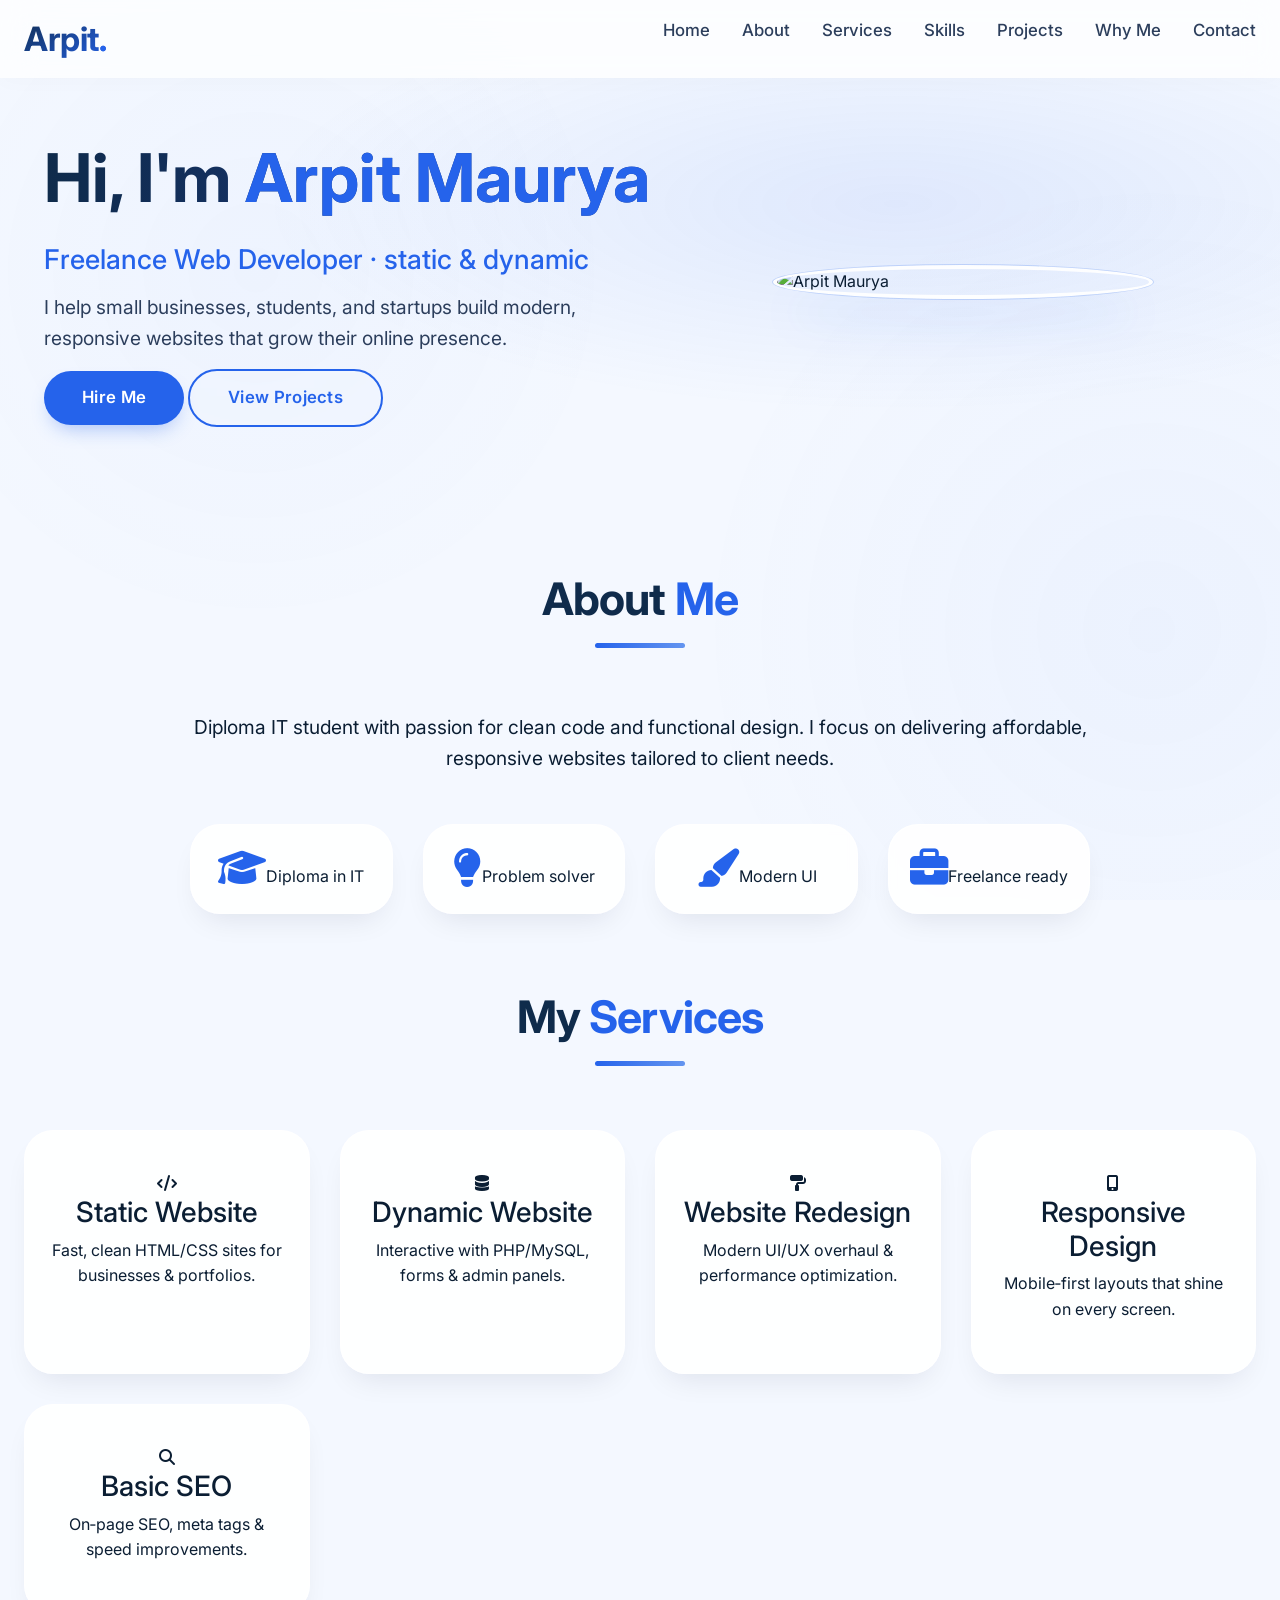
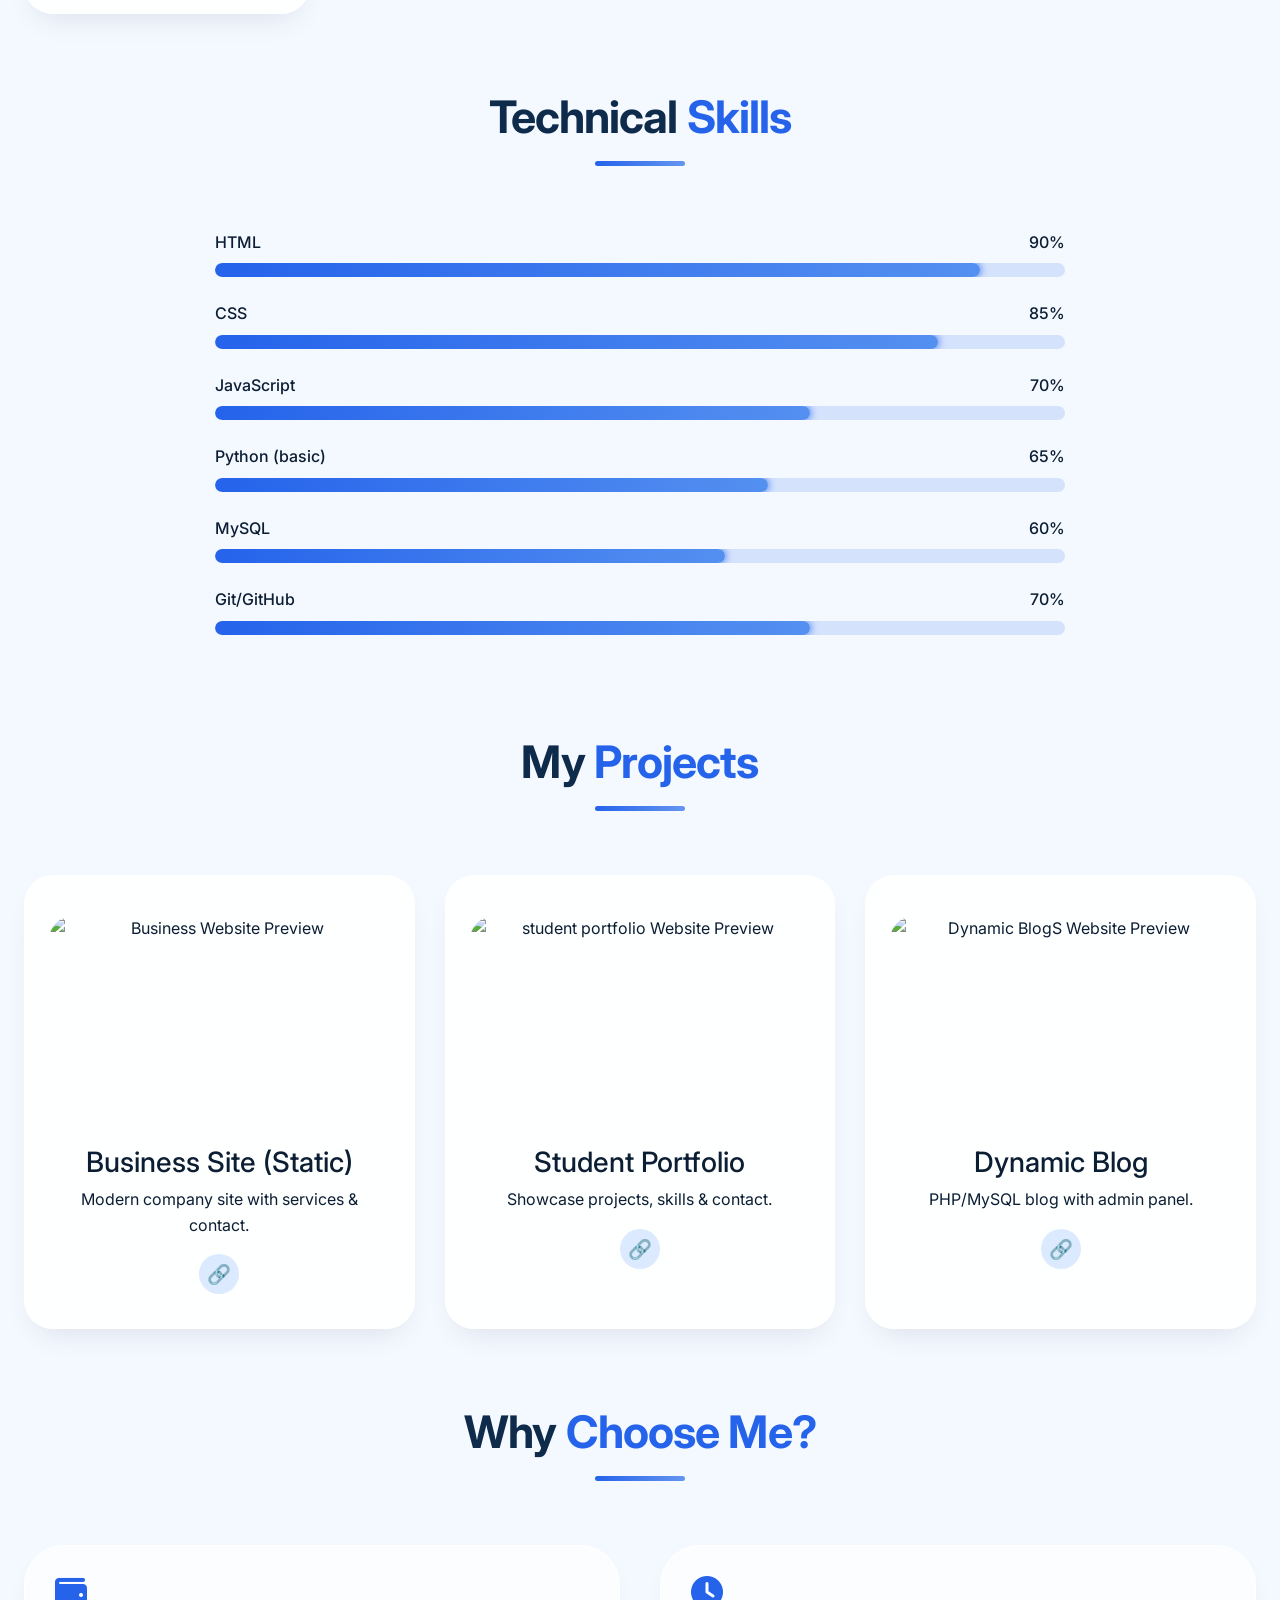
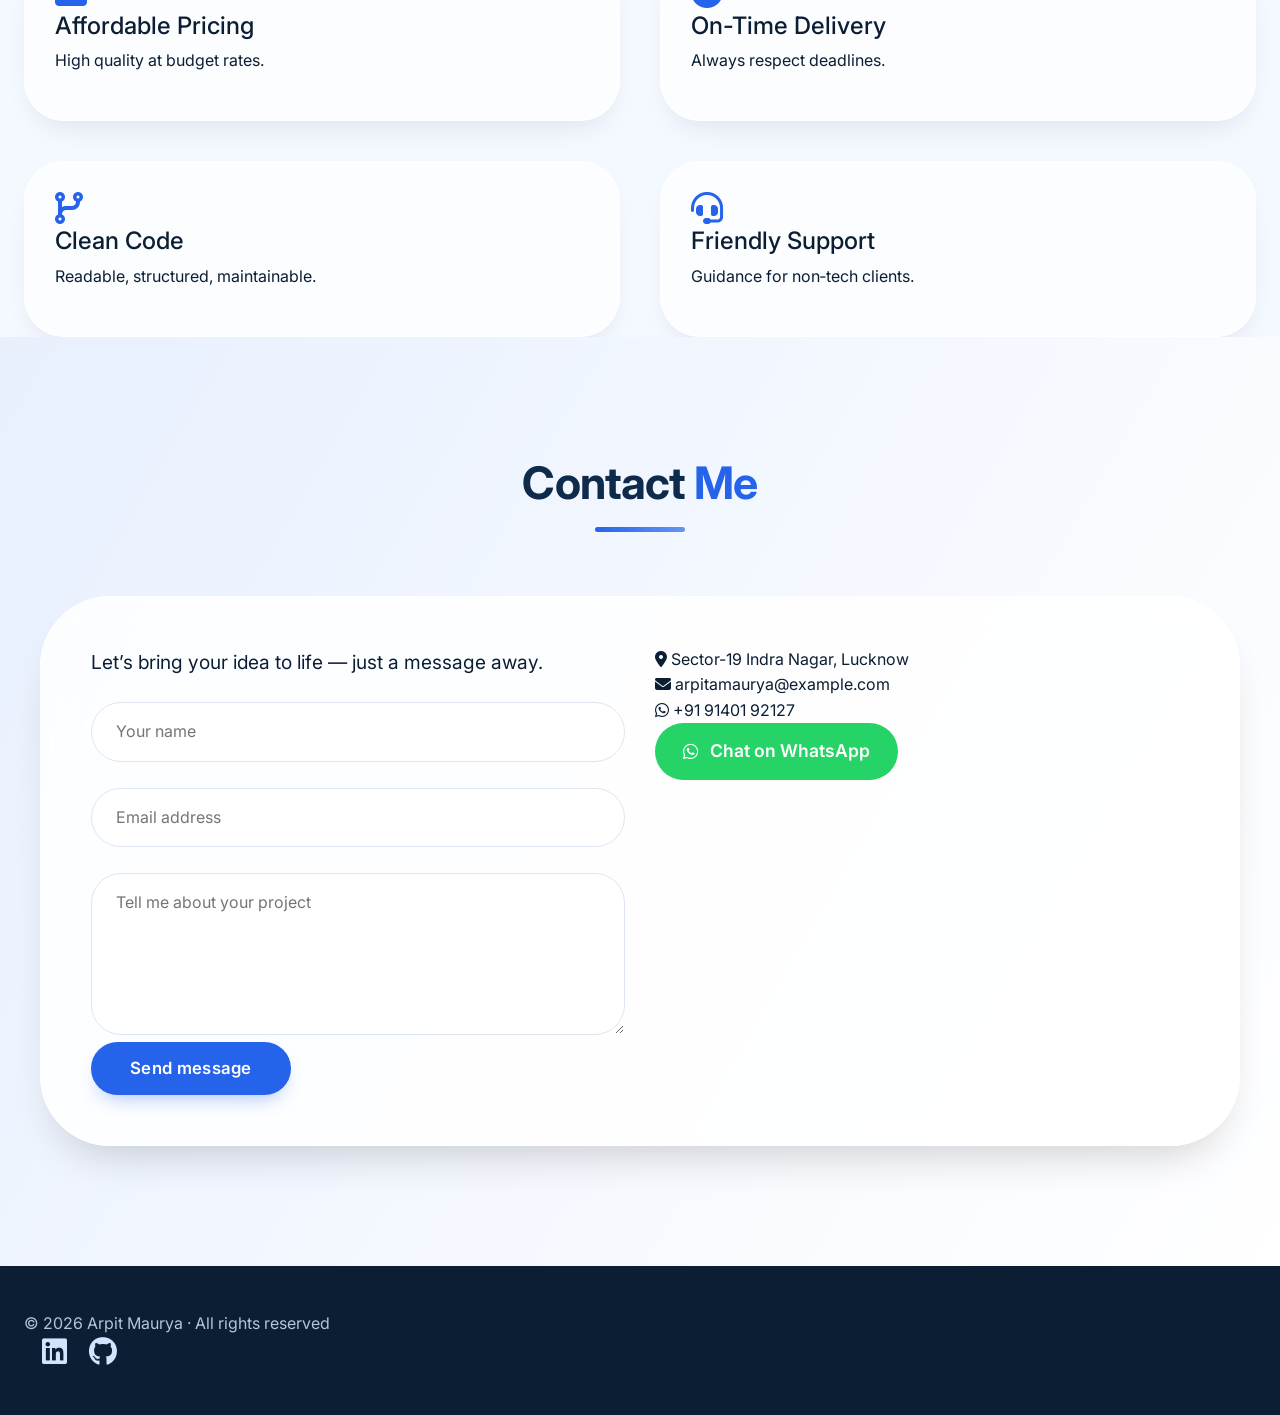
==== commit fee6bb99: "Update index.html" ====
--- a/index.html
+++ b/index.html
@@ -354,18 +354,19 @@
       box-shadow: var(--shadow-hover);
     }
 
-    .project-img {
-      height: 210px;
-      background: linear-gradient(145deg, #a6c4f0, #7ca5e8);
-      border-radius: 24px;
-      display: flex;
-      align-items: center;
-      justify-content: center;
-      color: white;
-      font-size: 2.5rem;
-      margin-bottom: 20px;
-    }
-
+   .project-img {
+  height: 210px;
+  border-radius: 24px;
+  overflow: hidden;
+  margin-bottom: 20px;
+}
+
+.project-img img {
+  width: 100%;
+  height: 100%;
+  object-fit: cover;
+  display: block;
+}
     /* SKILLS progress modern */
        .skills-container {
       max-width: 850px;
@@ -668,7 +669,7 @@
           </div>
         </div>
         <div class="hero-photo">
-          <img src="my.png" alt="Arpit Maurya">
+          <img src="images/my.png" alt="Arpit Maurya">
         </div>
       </div>
     </div>
@@ -717,9 +718,9 @@
   <section id="projects" class="container fade-section"><br><br><br>
     <h2 class="section-title">My <span>Projects</span></h2>
     <div class="projects-grid">
-      <div class="project-card"><div class="project-img"><i class="fas fa-building fa-4x"></i></div><div class="project-info"><h3>Business Site (Static)</h3><p>Modern company site with services & contact.</p><div class="project-links"><a href="#" class="live-demo"></a></div></div></div>
-      <div class="project-card"><div class="project-img"><i class="fas fa-user-graduate fa-4x"></i></div><div class="project-info"><h3>Student Portfolio</h3><p>Showcase projects, skills & contact.</p><div class="project-links"><a href="#" class="live-demo"></a></div></div></div>
-      <div class="project-card"><div class="project-img"><i class="fas fa-blog fa-4x"></i></div><div class="project-info"><h3>Dynamic Blog</h3><p>PHP/MySQL blog with admin panel.</p><div class="project-links"><a href="#" class="live-demo"></a></div></div></div>
+      <div class="project-card"><div class="project-img"><img src="images/caffe.jpeg" alt="Business Website Preview"></div><div class="project-info"><h3>Business Site (Static)</h3><p>Modern company site with services & contact.</p><div class="project-links"><a href="index2.html" class="live-demo"></a></div></div></div>
+      <div class="project-card"><div class="project-img"> <img src="images/cv.jpeg" alt="student portfolio Website Preview"></div><div class="project-info"><h3>Student Portfolio</h3><p>Showcase projects, skills & contact.</p><div class="project-links"><a href="index3.html" class="live-demo"></a></div></div></div>
+      <div class="project-card"><div class="project-img"> <img src="images/blog.jpeg" alt="Dynamic BlogS Website Preview"></div><div class="project-info"><h3>Dynamic Blog</h3><p>PHP/MySQL blog with admin panel.</p><div class="project-links"><a href="index3.html" class="live-demo"></a></div></div></div>
     </div>
   </section>
 
@@ -741,8 +742,8 @@
       <div>
         <p style="margin-bottom: 25px; font-size:1.2rem;">Let’s bring your idea to life — just a message away.</p>
         <form action="https://formspree.io/f/mbdazblk" method="POST">
-          <div class="form-group"><input type="text" name="name" placeholder="Your name" required></div>
-          <div class="form-group"><input type="email" name="email" placeholder="Email address" required></div>
+          <div class="form-group"><input type="text" name="name" placeholder="Your name" required></div><br>
+          <div class="form-group"><input type="email" name="email" placeholder="Email address" required></div><br>
           <div class="form-group"><textarea name="message" rows="5" placeholder="Tell me about your project" required></textarea></div>
           <button type="submit" class="btn btn-primary" style="width:auto; min-width:200px;">Send message</button>
         </form>
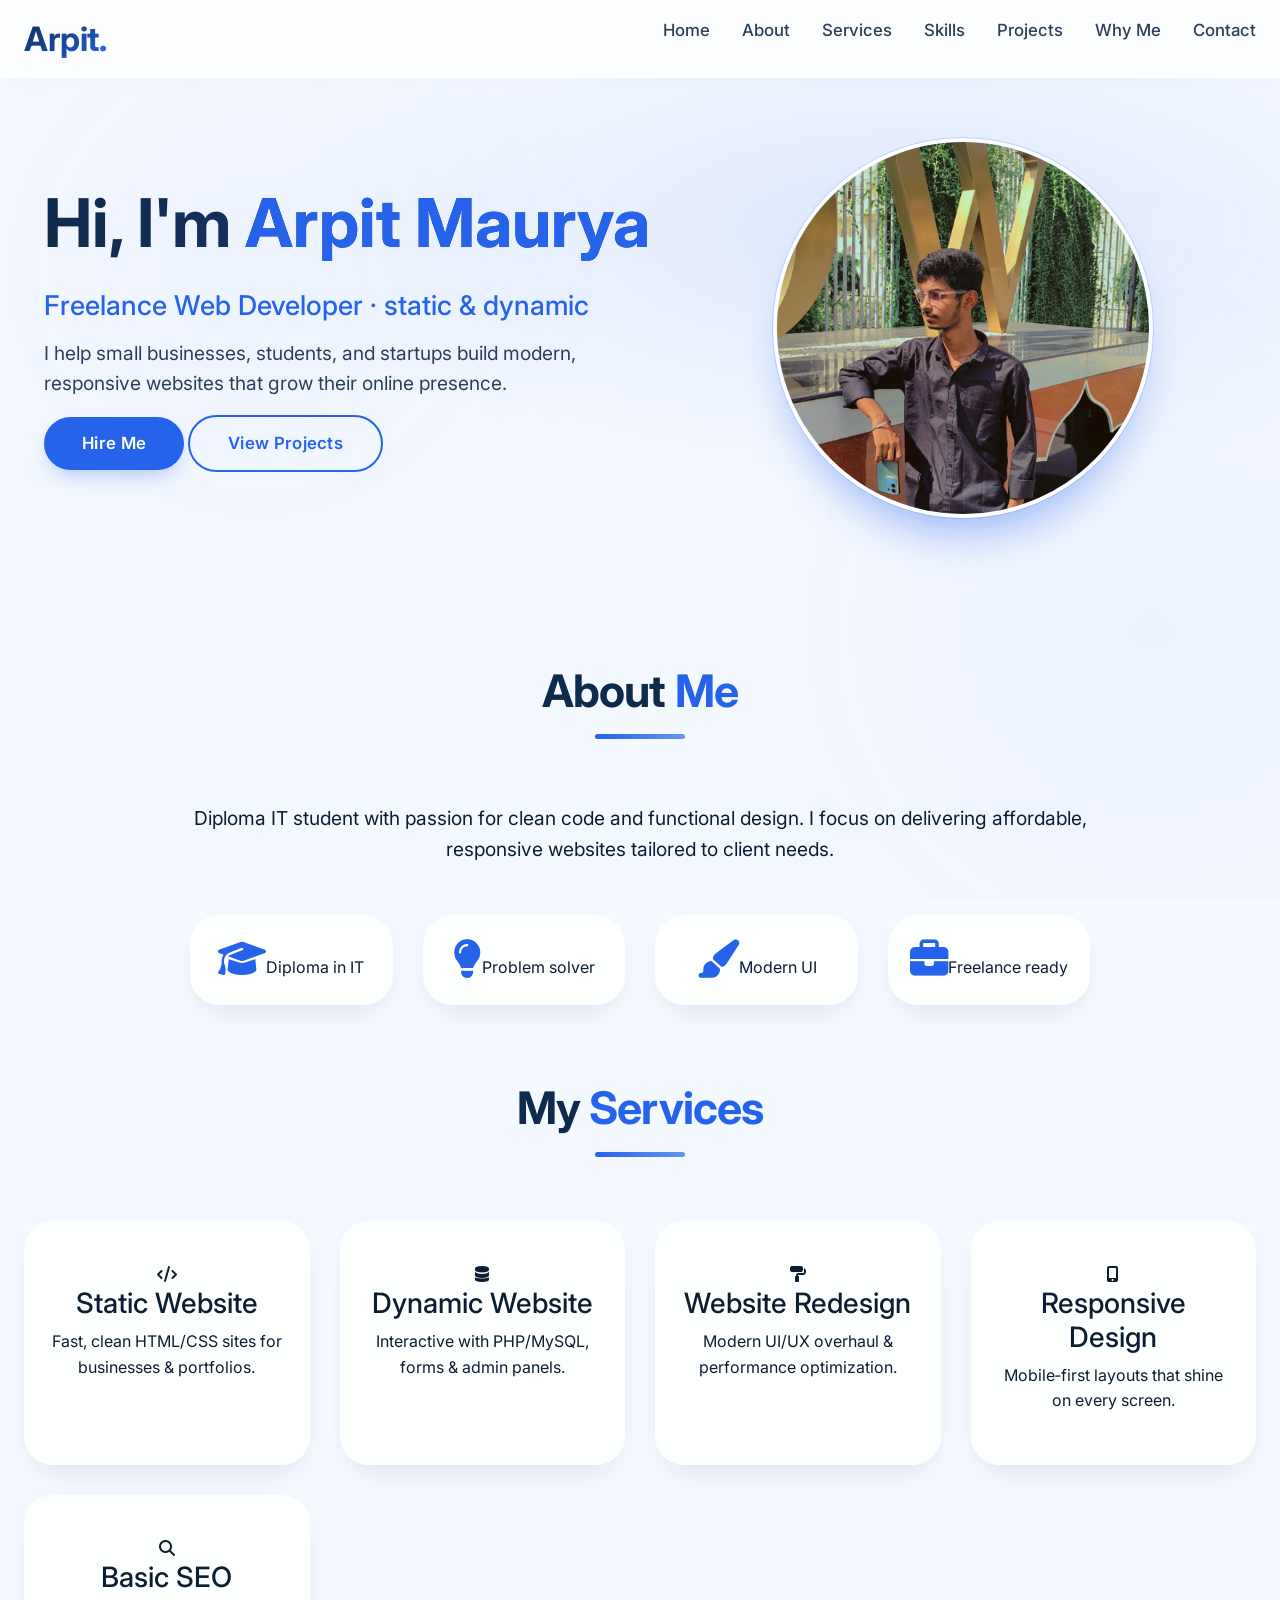
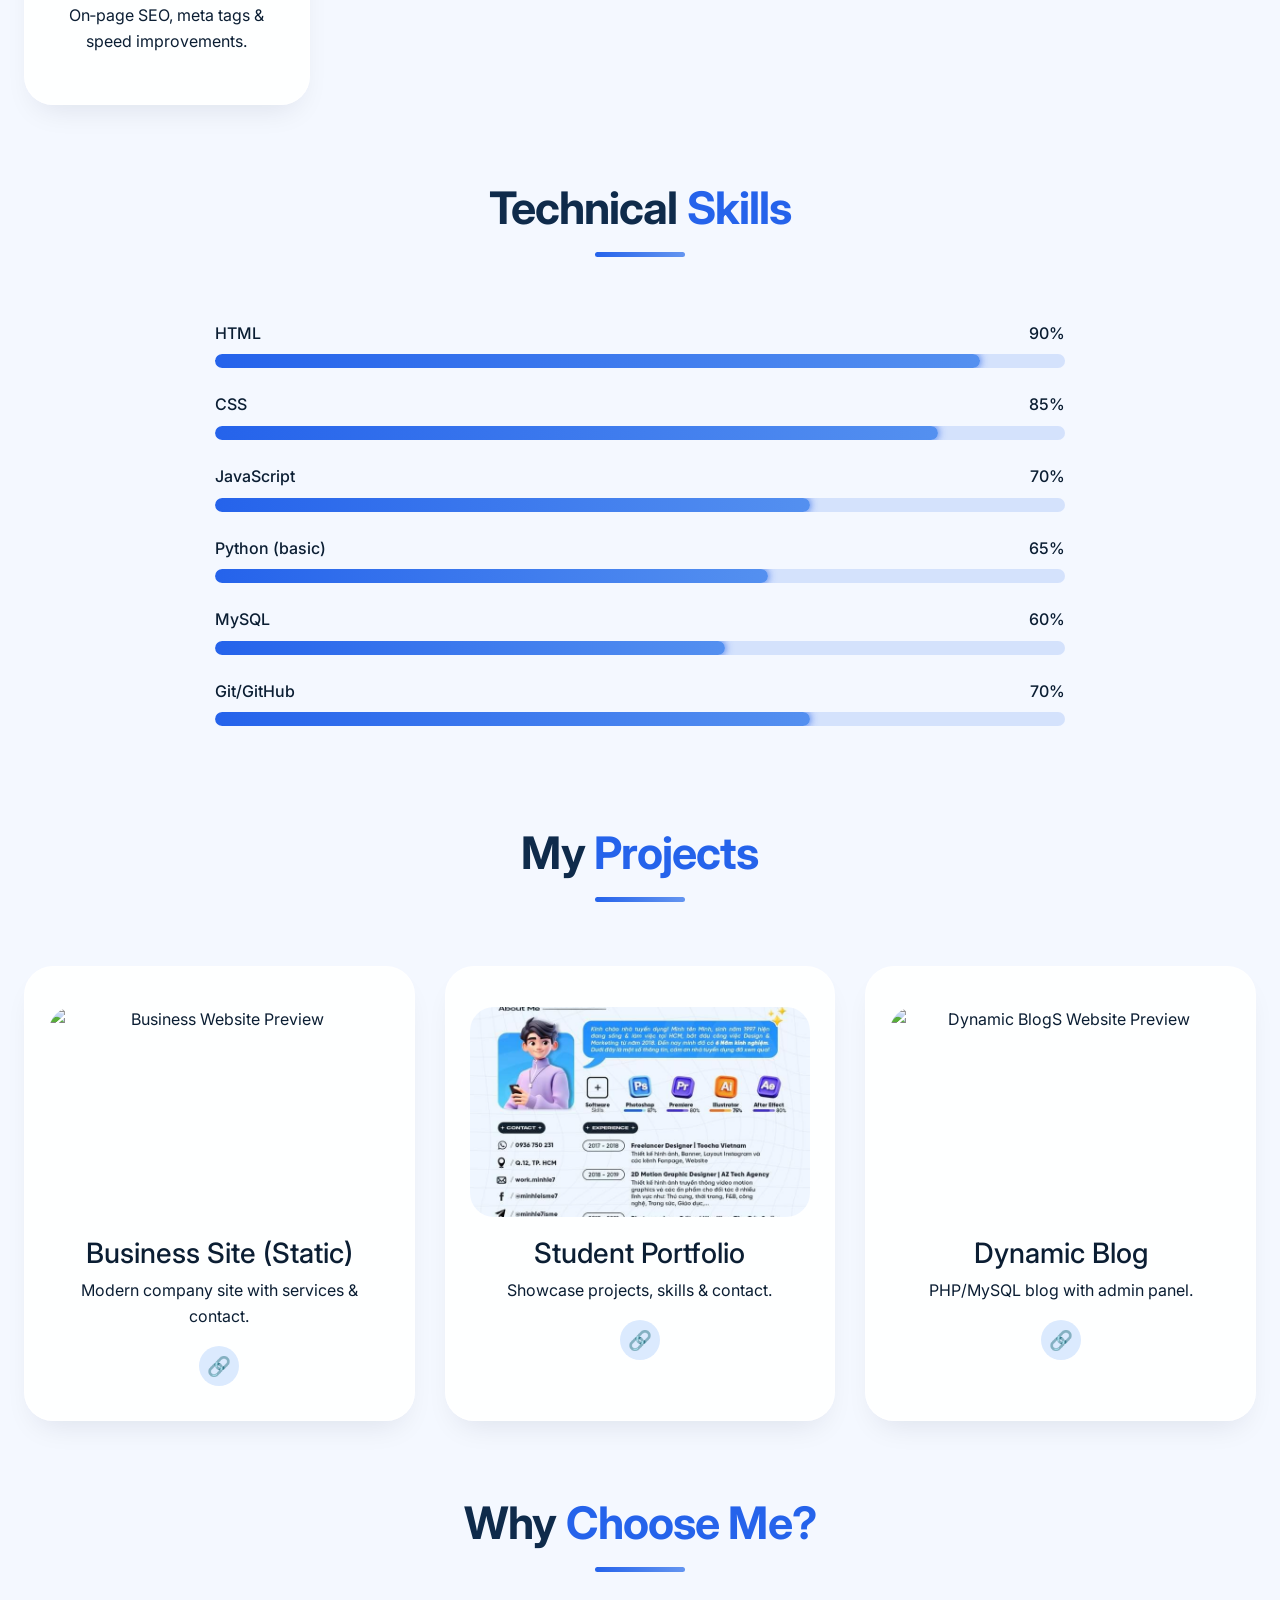
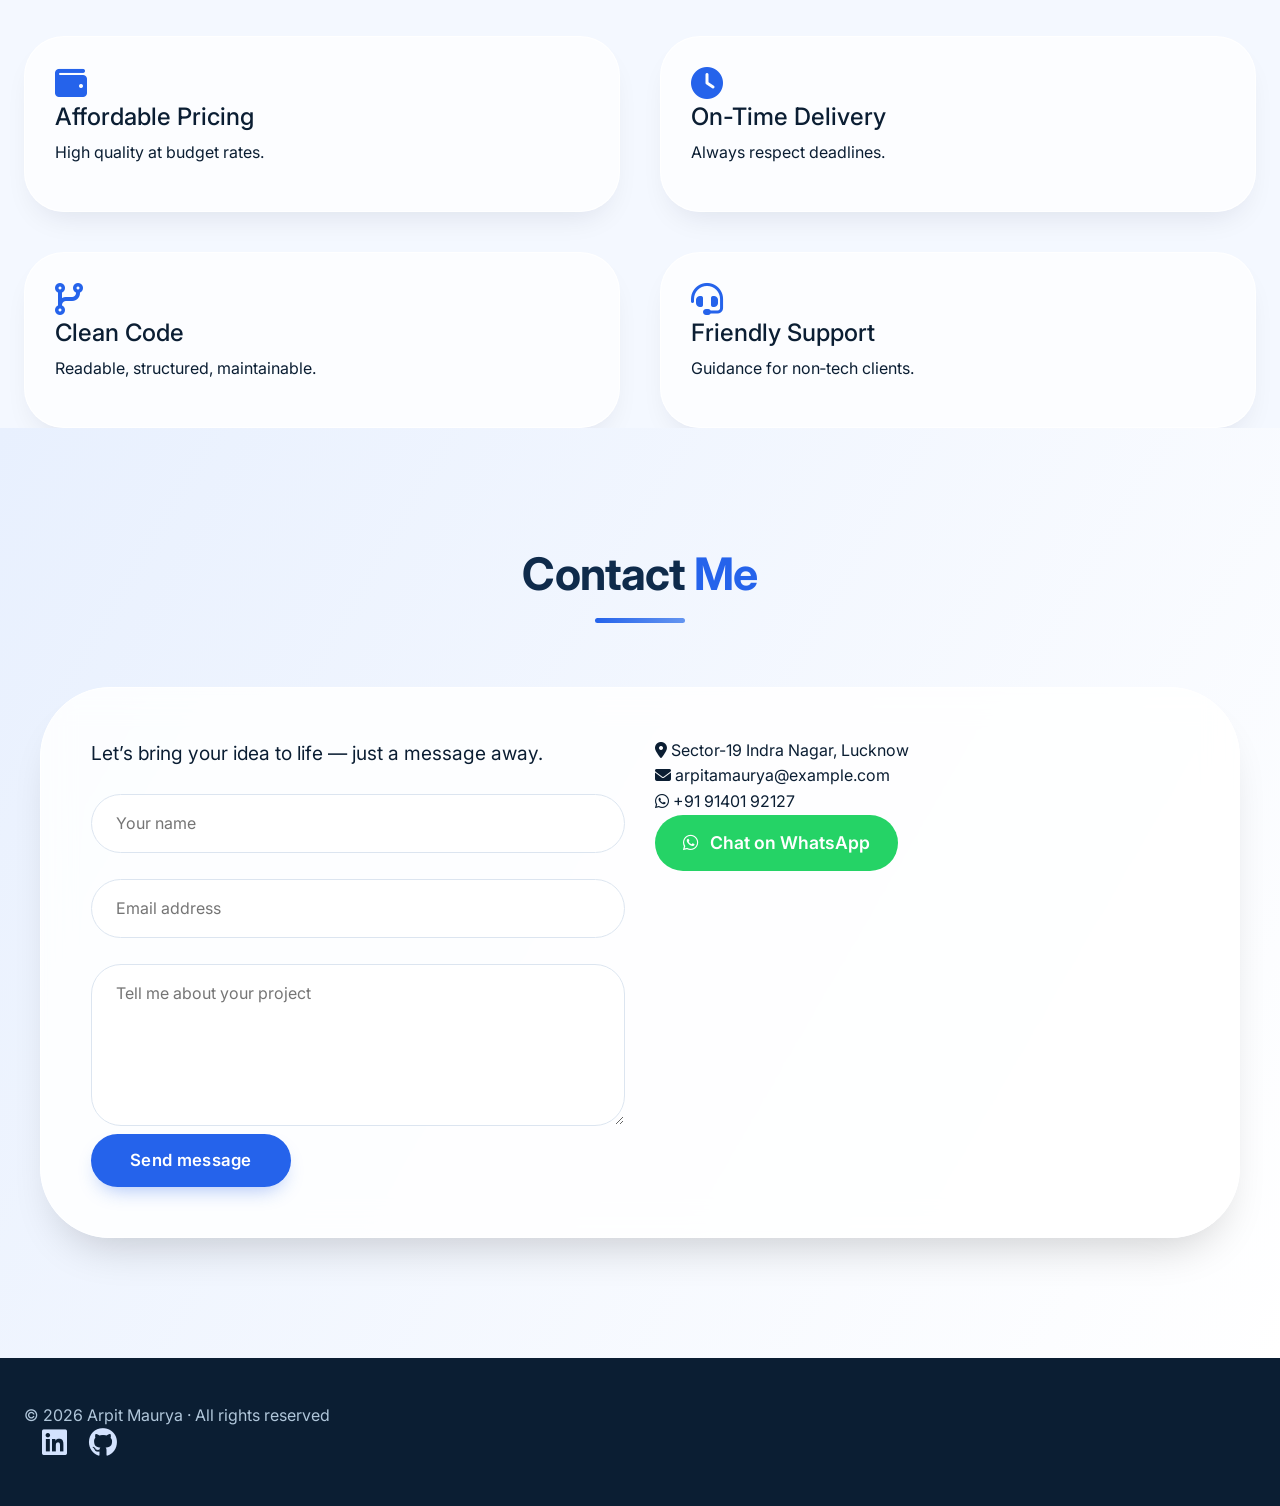
==== commit 184a914d: "Update index.html" ====
--- a/index.html
+++ b/index.html
@@ -669,7 +669,7 @@
           </div>
         </div>
         <div class="hero-photo">
-          <img src="images/my.png" alt="Arpit Maurya">
+          <img src="my.png" alt="Arpit Maurya">
         </div>
       </div>
     </div>
@@ -718,9 +718,9 @@
   <section id="projects" class="container fade-section"><br><br><br>
     <h2 class="section-title">My <span>Projects</span></h2>
     <div class="projects-grid">
-      <div class="project-card"><div class="project-img"><img src="images/caffe.jpeg" alt="Business Website Preview"></div><div class="project-info"><h3>Business Site (Static)</h3><p>Modern company site with services & contact.</p><div class="project-links"><a href="index2.html" class="live-demo"></a></div></div></div>
-      <div class="project-card"><div class="project-img"> <img src="images/cv.jpeg" alt="student portfolio Website Preview"></div><div class="project-info"><h3>Student Portfolio</h3><p>Showcase projects, skills & contact.</p><div class="project-links"><a href="index3.html" class="live-demo"></a></div></div></div>
-      <div class="project-card"><div class="project-img"> <img src="images/blog.jpeg" alt="Dynamic BlogS Website Preview"></div><div class="project-info"><h3>Dynamic Blog</h3><p>PHP/MySQL blog with admin panel.</p><div class="project-links"><a href="index3.html" class="live-demo"></a></div></div></div>
+      <div class="project-card"><div class="project-img"><img src="caffe.jpeg" alt="Business Website Preview"></div><div class="project-info"><h3>Business Site (Static)</h3><p>Modern company site with services & contact.</p><div class="project-links"><a href="index2.html" class="live-demo"></a></div></div></div>
+      <div class="project-card"><div class="project-img"> <img src="cv.jpeg" alt="student portfolio Website Preview"></div><div class="project-info"><h3>Student Portfolio</h3><p>Showcase projects, skills & contact.</p><div class="project-links"><a href="index3.html" class="live-demo"></a></div></div></div>
+      <div class="project-card"><div class="project-img"> <img src="blog.jpeg" alt="Dynamic BlogS Website Preview"></div><div class="project-info"><h3>Dynamic Blog</h3><p>PHP/MySQL blog with admin panel.</p><div class="project-links"><a href="index3.html" class="live-demo"></a></div></div></div>
     </div>
   </section>
 
@@ -802,3 +802,4 @@
   </script>
 </body>
 </html>
+
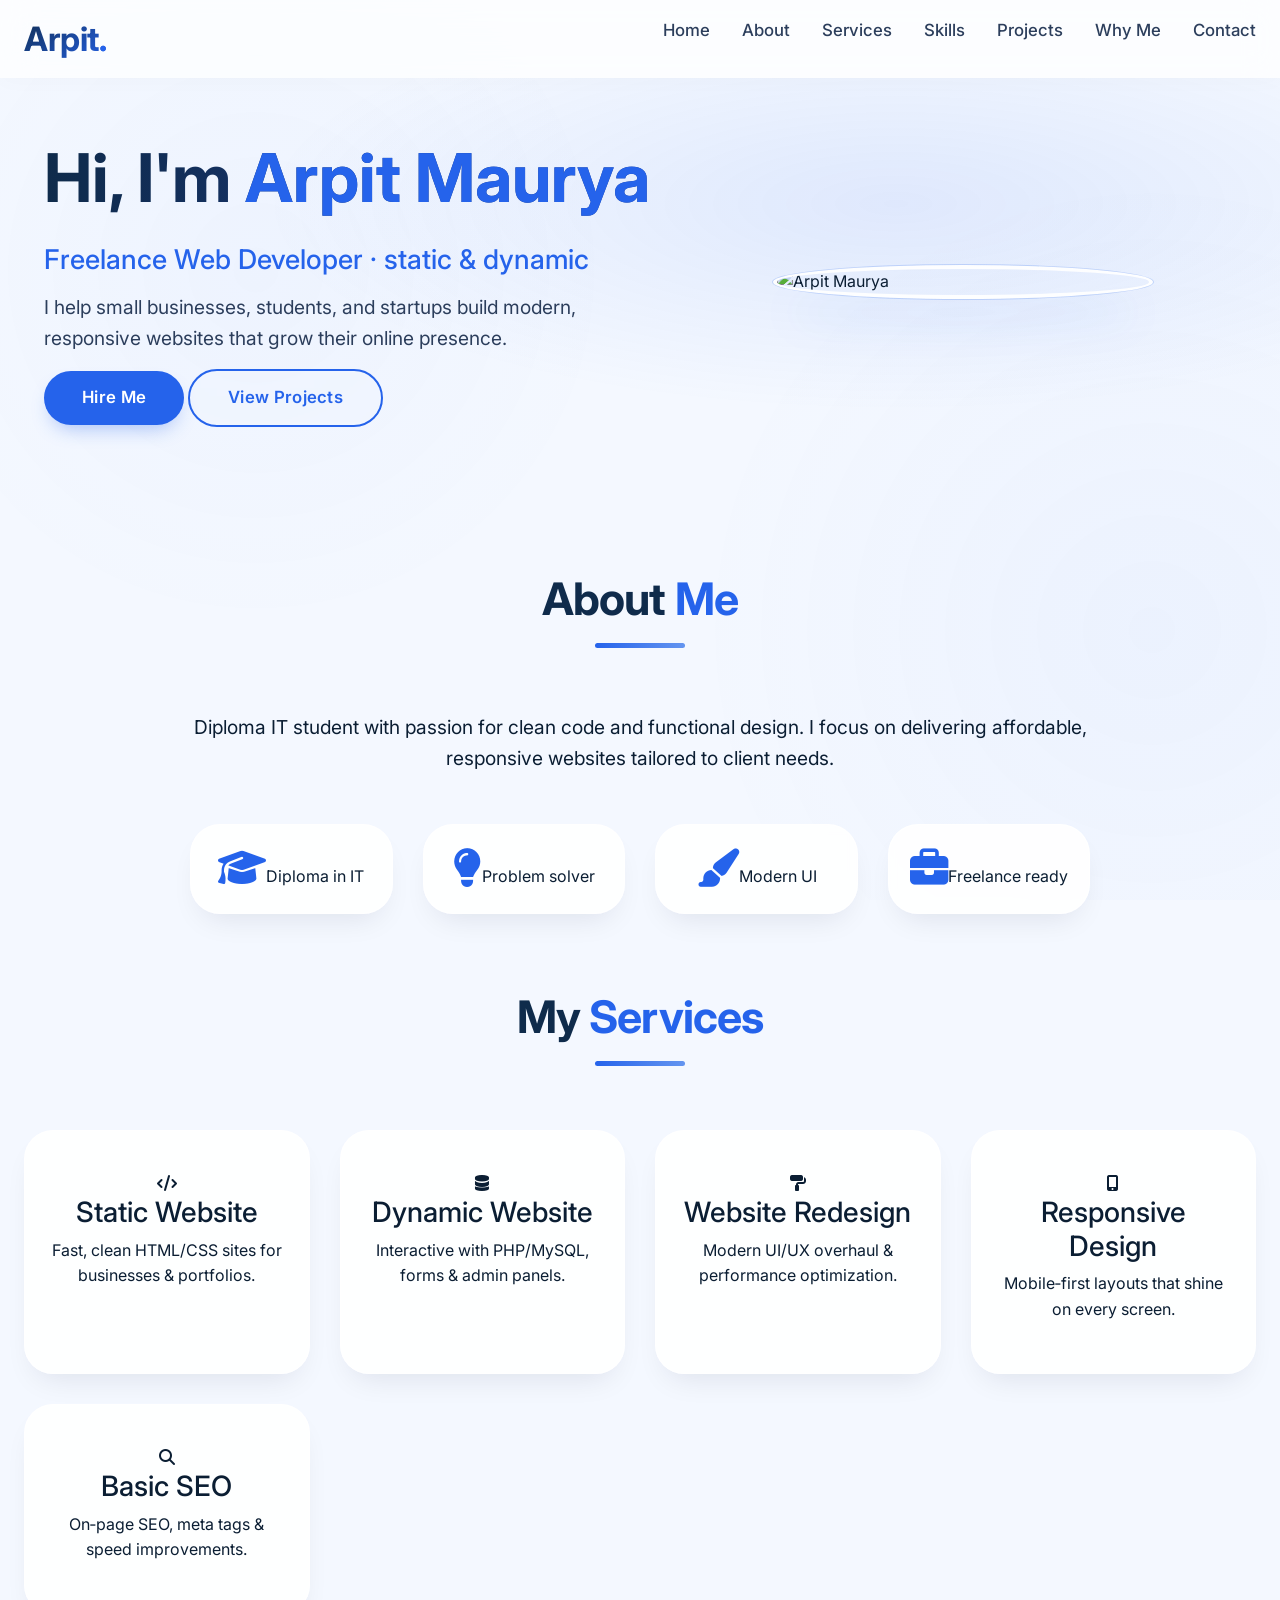
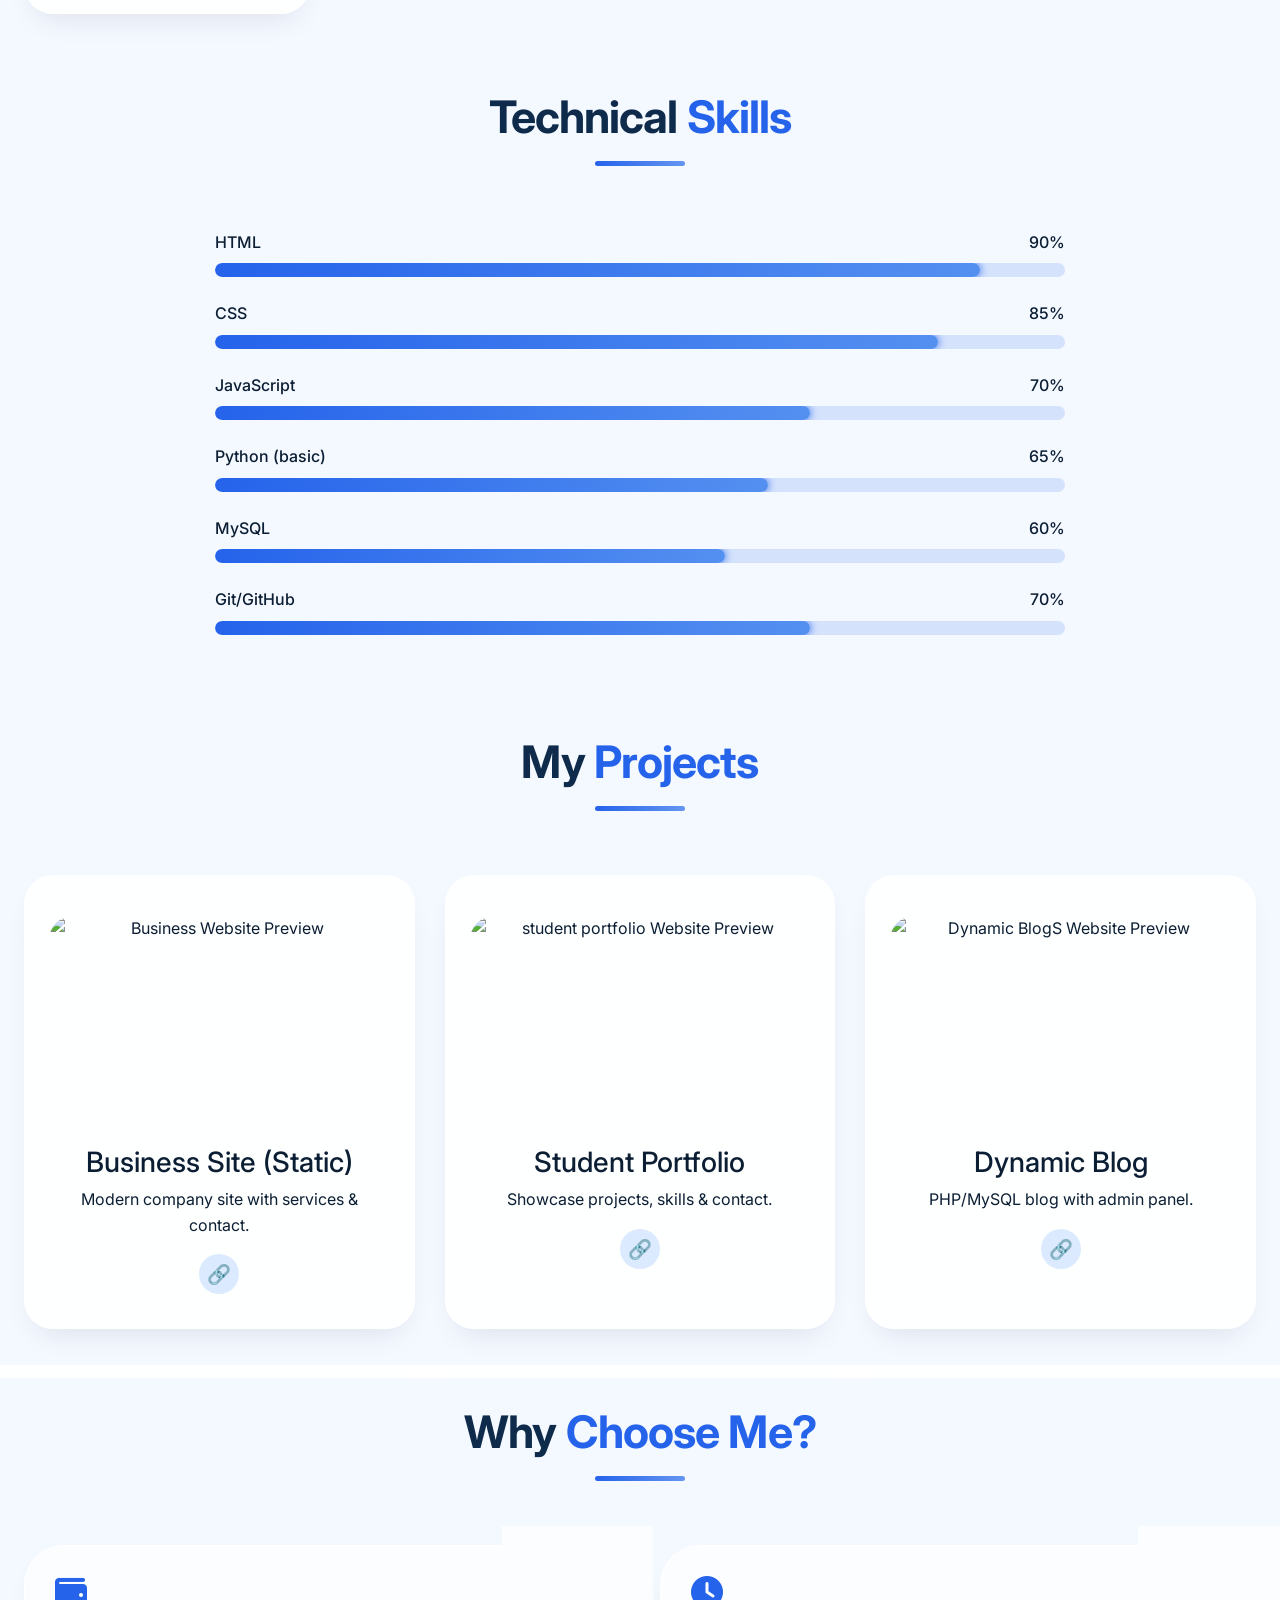
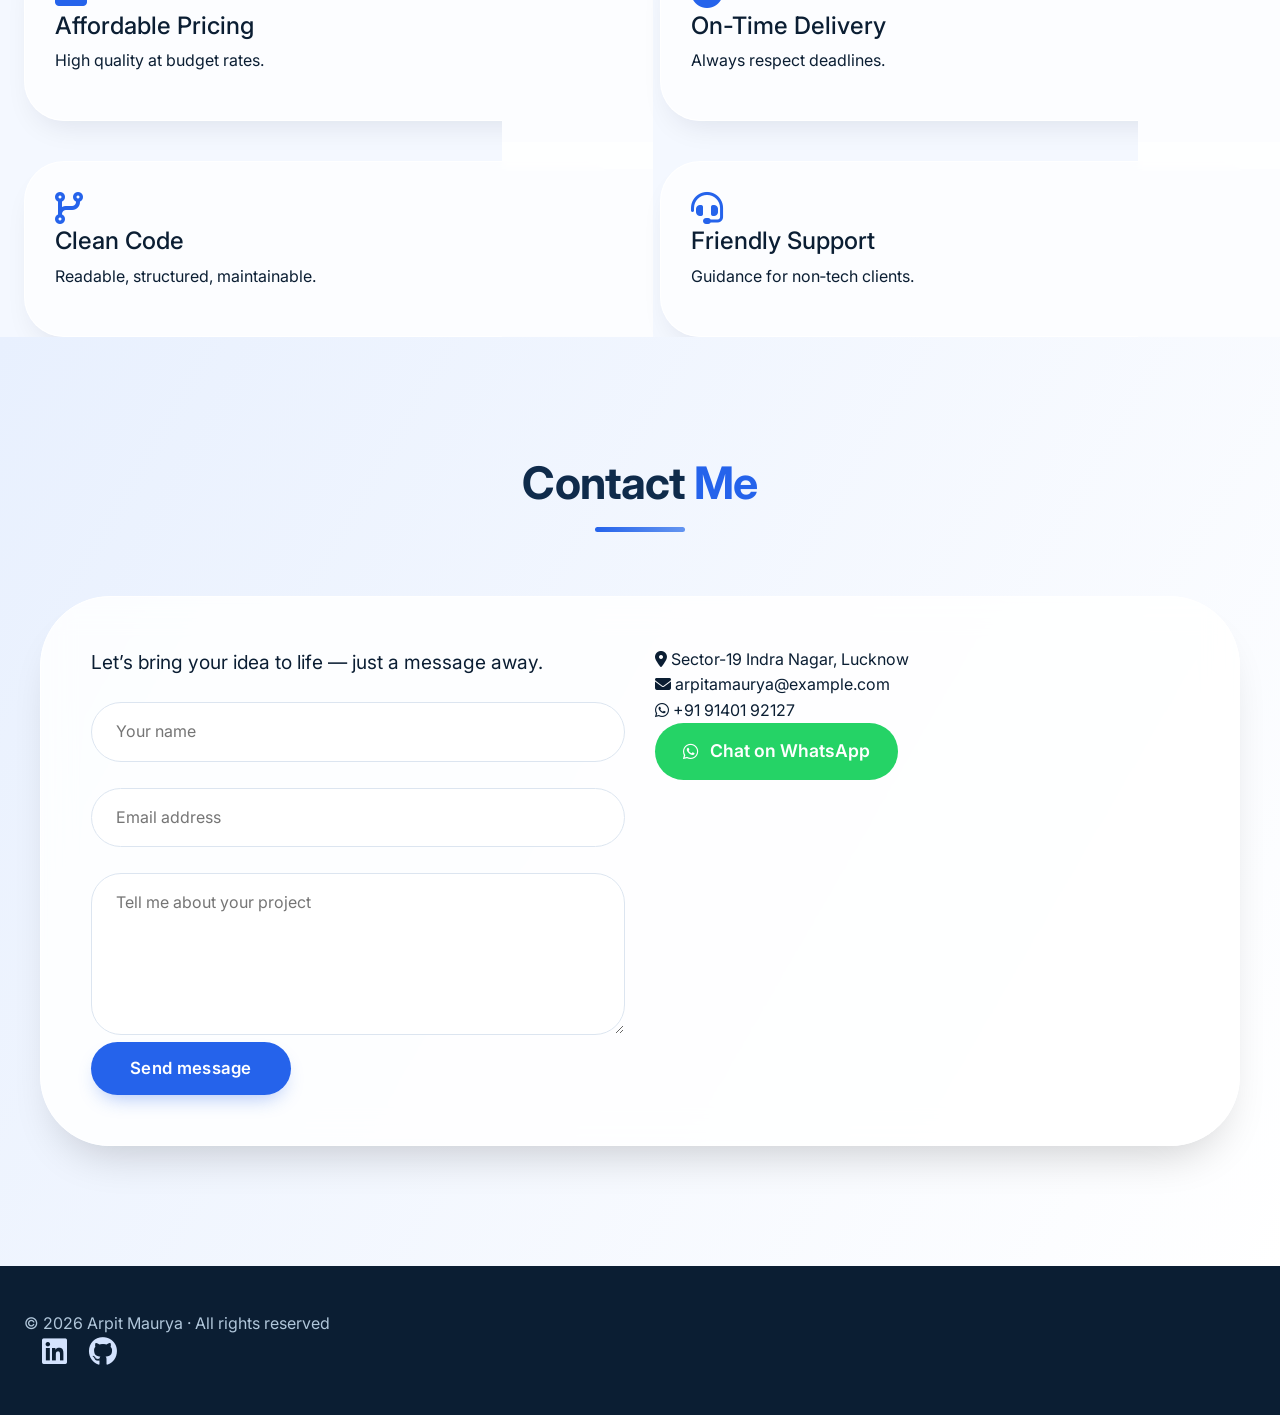
==== commit 80b2e7fa: "Update index.html" ====
--- a/index.html
+++ b/index.html
@@ -414,6 +414,7 @@
     /* ----- CONTACT SECTION (improved mobile) ----- */
     #contact {
       background: linear-gradient(120deg, #e8f0fe, white);
+   
     }
 
     .contact-grid {
@@ -572,8 +573,10 @@
       }
 
       .hero-btns {
-        justify-content: center;
-      }
+  display: flex;
+  gap: 20px;   /* yahan se space control hoga */
+  margin-top: 25px;
+}
 
       .highlights {
         grid-template-columns: repeat(2, 1fr);
@@ -664,12 +667,12 @@
           <div class="subhead">Freelance Web Developer · static & dynamic</div>
           <p>I help small businesses, students, and startups build modern, responsive websites that grow their online presence.</p>
           <div class="hero-btns">
-            <a href="#contact" class="btn btn-primary">Hire Me</a>
+            <a href="#contact" class="btn btn-primary" >Hire Me</a>
             <a href="#projects" class="btn btn-outline">View Projects</a>
           </div>
         </div>
         <div class="hero-photo">
-          <img src="my.png" alt="Arpit Maurya">
+          <img src="images/my.png" alt="Arpit Maurya">
         </div>
       </div>
     </div>
@@ -718,9 +721,9 @@
   <section id="projects" class="container fade-section"><br><br><br>
     <h2 class="section-title">My <span>Projects</span></h2>
     <div class="projects-grid">
-      <div class="project-card"><div class="project-img"><img src="caffe.jpeg" alt="Business Website Preview"></div><div class="project-info"><h3>Business Site (Static)</h3><p>Modern company site with services & contact.</p><div class="project-links"><a href="index2.html" class="live-demo"></a></div></div></div>
-      <div class="project-card"><div class="project-img"> <img src="cv.jpeg" alt="student portfolio Website Preview"></div><div class="project-info"><h3>Student Portfolio</h3><p>Showcase projects, skills & contact.</p><div class="project-links"><a href="index3.html" class="live-demo"></a></div></div></div>
-      <div class="project-card"><div class="project-img"> <img src="blog.jpeg" alt="Dynamic BlogS Website Preview"></div><div class="project-info"><h3>Dynamic Blog</h3><p>PHP/MySQL blog with admin panel.</p><div class="project-links"><a href="index3.html" class="live-demo"></a></div></div></div>
+      <div class="project-card"><div class="project-img"><img src="images/caffe.jpeg" alt="Business Website Preview"></div><div class="project-info"><h3>Business Site (Static)</h3><p>Modern company site with services & contact.</p><div class="project-links"><a href="index2.html" class="live-demo"></a></div></div></div>
+      <div class="project-card"><div class="project-img"> <img src="images/cv.jpeg" alt="student portfolio Website Preview"></div><div class="project-info"><h3>Student Portfolio</h3><p>Showcase projects, skills & contact.</p><div class="project-links"><a href="index3.html" class="live-demo"></a></div></div></div>
+      <div class="project-card"><div class="project-img"> <img src="images/blog.jpeg" alt="Dynamic BlogS Website Preview"></div><div class="project-info"><h3>Dynamic Blog</h3><p>PHP/MySQL blog with admin panel.</p><div class="project-links"><a href="index3.html" class="live-demo"></a></div></div></div>
     </div>
   </section>
 
@@ -802,4 +805,3 @@
   </script>
 </body>
 </html>
-
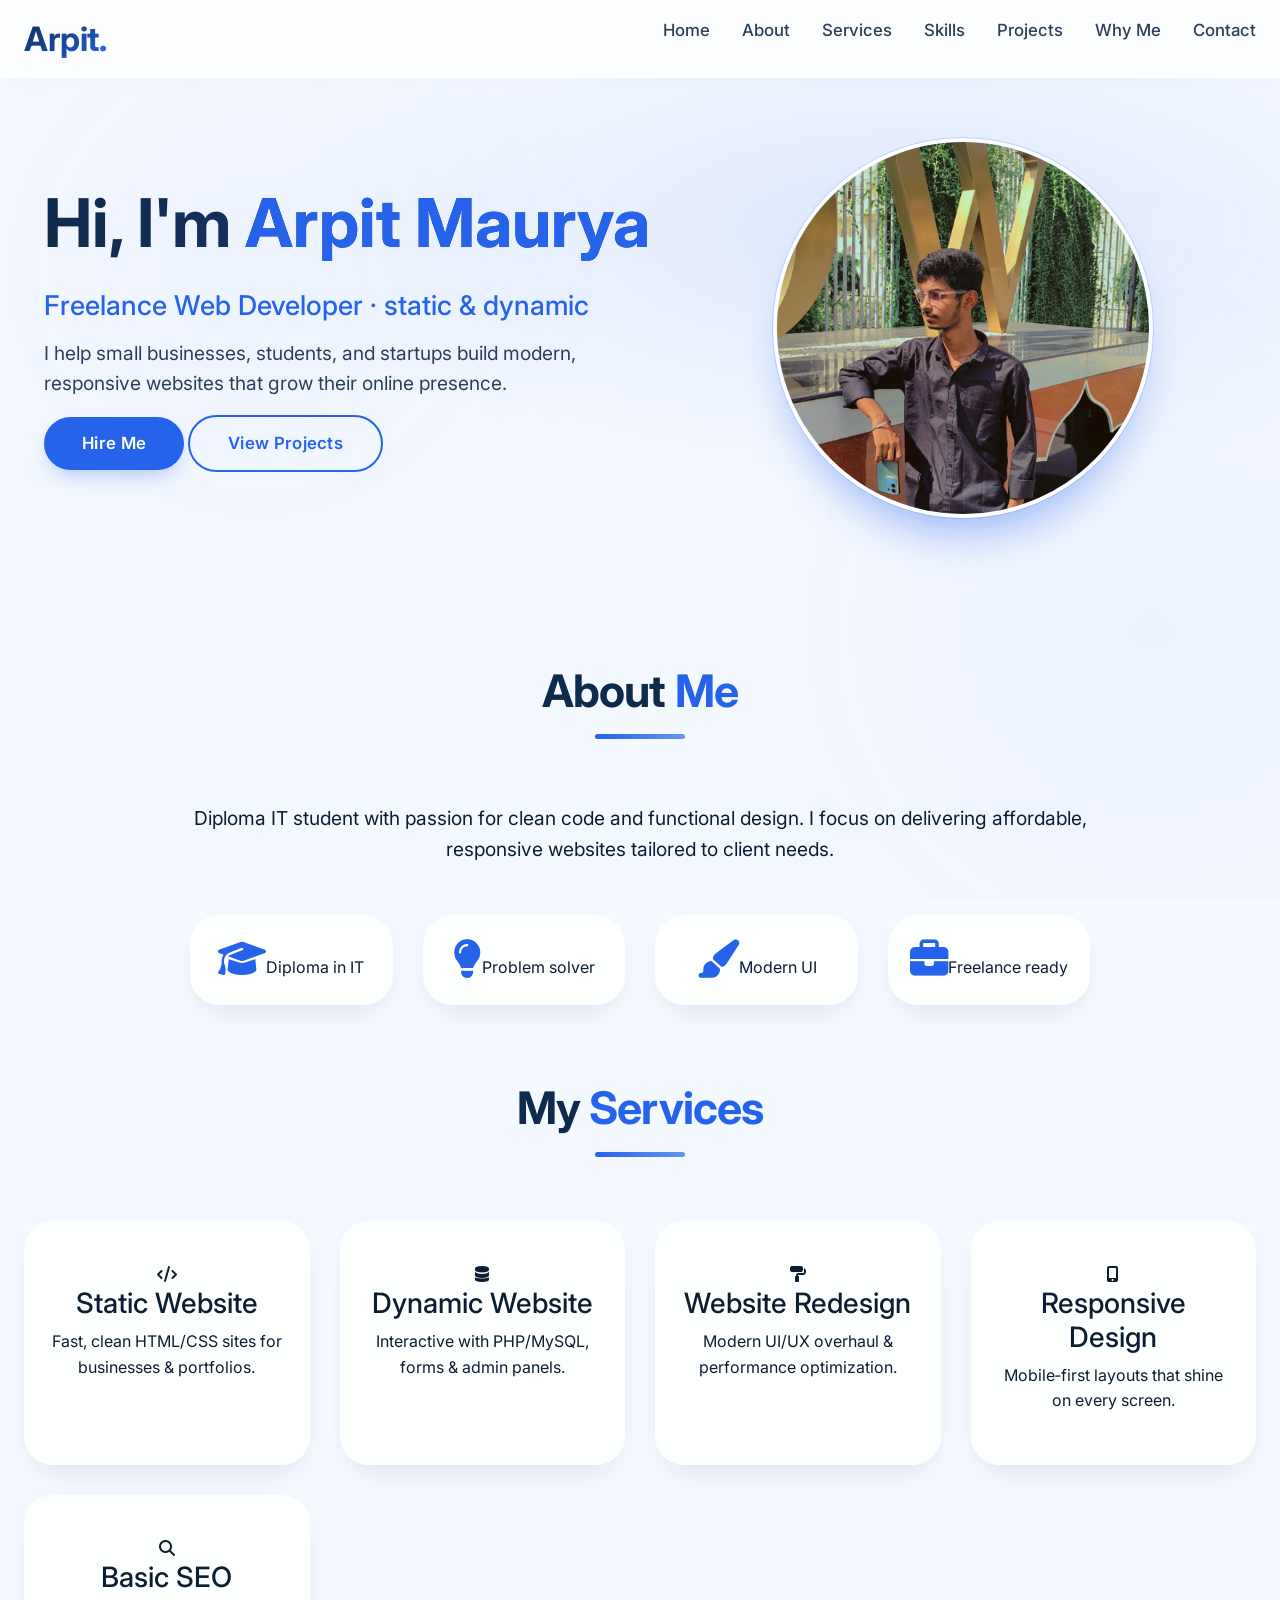
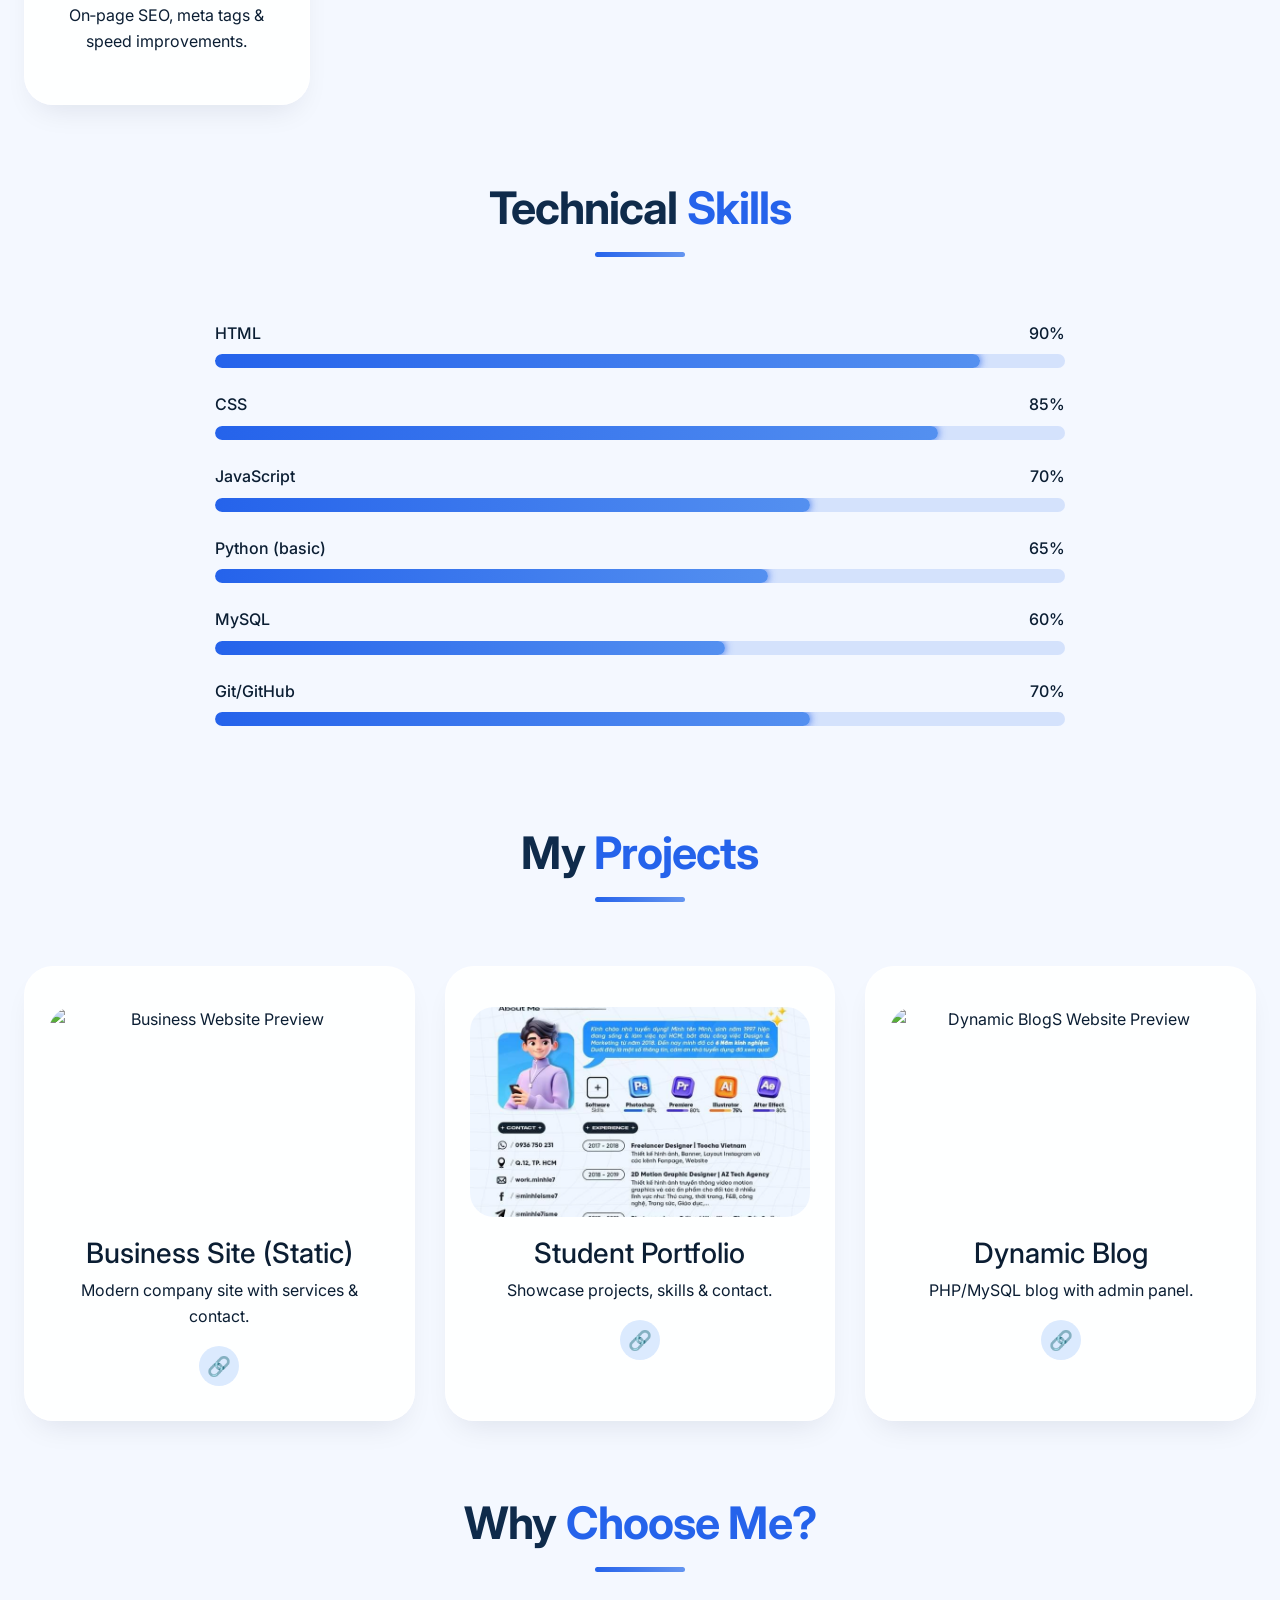
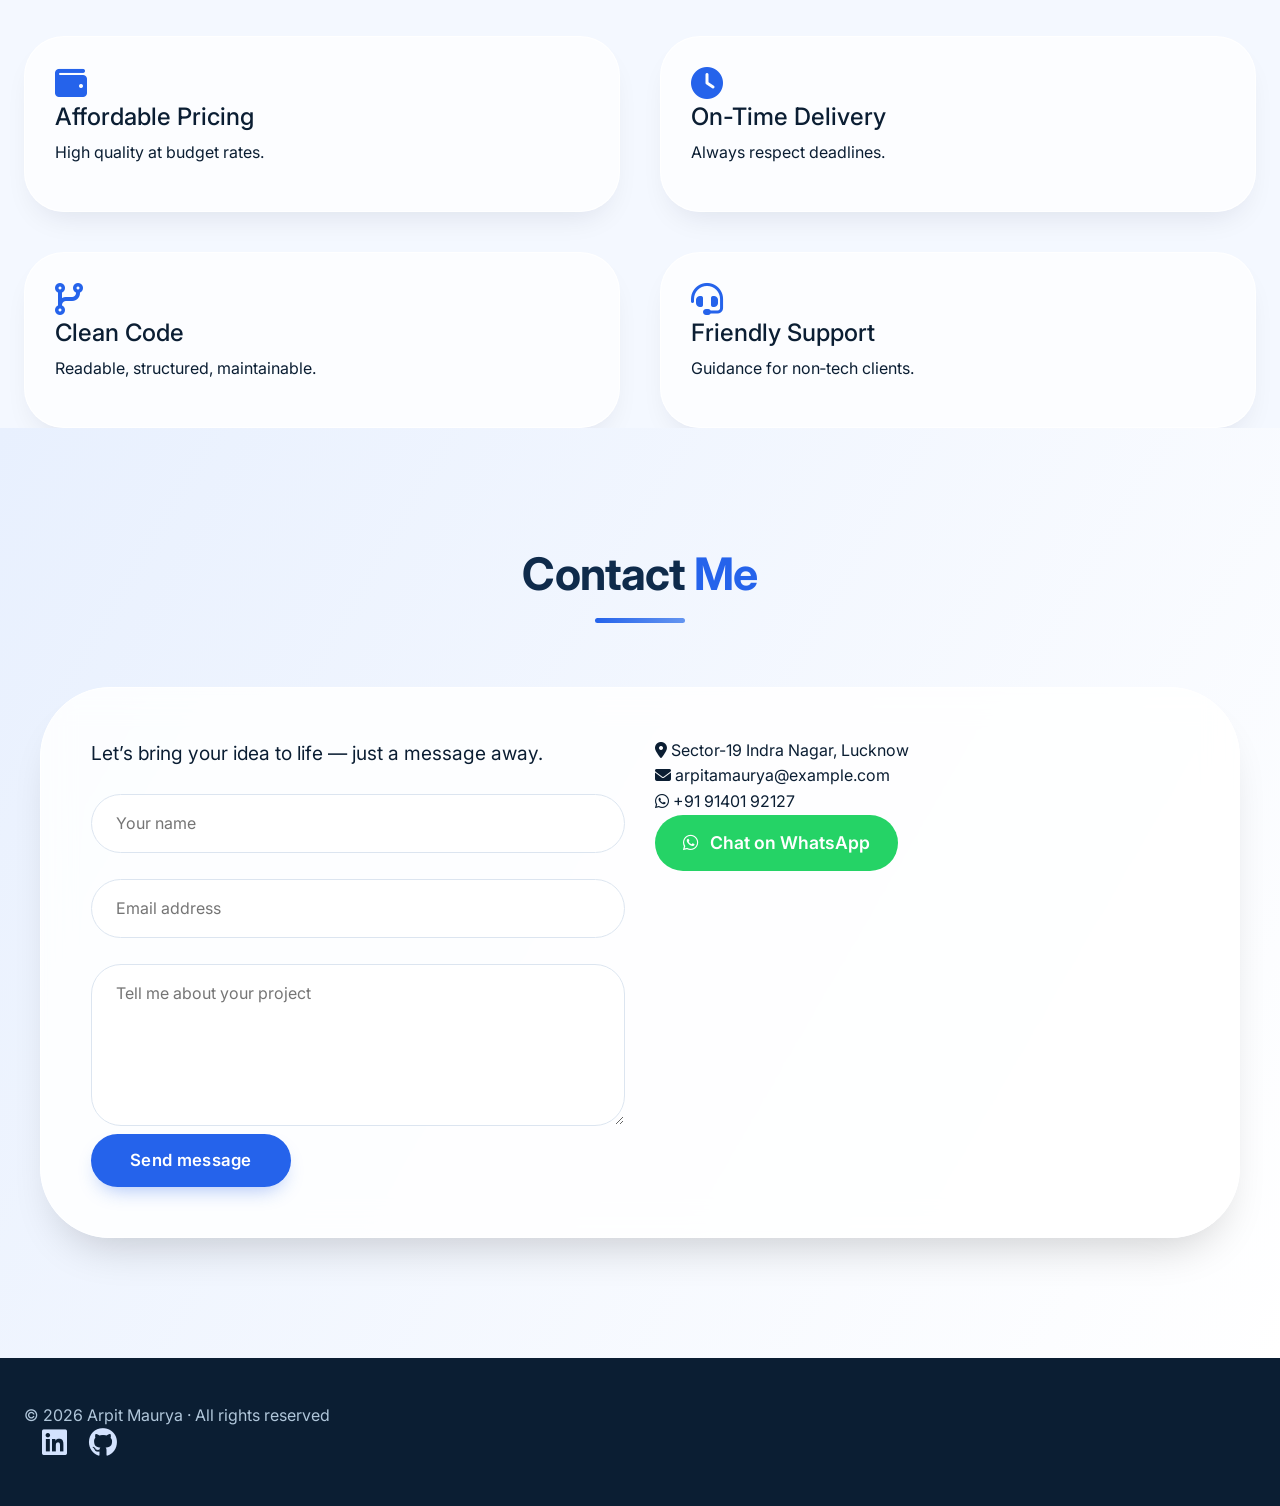
==== commit 2a1ed4ec: "Update index.html" ====
--- a/index.html
+++ b/index.html
@@ -672,7 +672,7 @@
           </div>
         </div>
         <div class="hero-photo">
-          <img src="images/my.png" alt="Arpit Maurya">
+          <img src="my.png" alt="Arpit Maurya">
         </div>
       </div>
     </div>
@@ -721,9 +721,9 @@
   <section id="projects" class="container fade-section"><br><br><br>
     <h2 class="section-title">My <span>Projects</span></h2>
     <div class="projects-grid">
-      <div class="project-card"><div class="project-img"><img src="images/caffe.jpeg" alt="Business Website Preview"></div><div class="project-info"><h3>Business Site (Static)</h3><p>Modern company site with services & contact.</p><div class="project-links"><a href="index2.html" class="live-demo"></a></div></div></div>
-      <div class="project-card"><div class="project-img"> <img src="images/cv.jpeg" alt="student portfolio Website Preview"></div><div class="project-info"><h3>Student Portfolio</h3><p>Showcase projects, skills & contact.</p><div class="project-links"><a href="index3.html" class="live-demo"></a></div></div></div>
-      <div class="project-card"><div class="project-img"> <img src="images/blog.jpeg" alt="Dynamic BlogS Website Preview"></div><div class="project-info"><h3>Dynamic Blog</h3><p>PHP/MySQL blog with admin panel.</p><div class="project-links"><a href="index3.html" class="live-demo"></a></div></div></div>
+      <div class="project-card"><div class="project-img"><img src="caffe.jpeg" alt="Business Website Preview"></div><div class="project-info"><h3>Business Site (Static)</h3><p>Modern company site with services & contact.</p><div class="project-links"><a href="index2.html" class="live-demo"></a></div></div></div>
+      <div class="project-card"><div class="project-img"> <img src="cv.jpeg" alt="student portfolio Website Preview"></div><div class="project-info"><h3>Student Portfolio</h3><p>Showcase projects, skills & contact.</p><div class="project-links"><a href="index3.html" class="live-demo"></a></div></div></div>
+      <div class="project-card"><div class="project-img"> <img src="blog.jpeg" alt="Dynamic BlogS Website Preview"></div><div class="project-info"><h3>Dynamic Blog</h3><p>PHP/MySQL blog with admin panel.</p><div class="project-links"><a href="index3.html" class="live-demo"></a></div></div></div>
     </div>
   </section>
 
@@ -805,3 +805,4 @@
   </script>
 </body>
 </html>
+
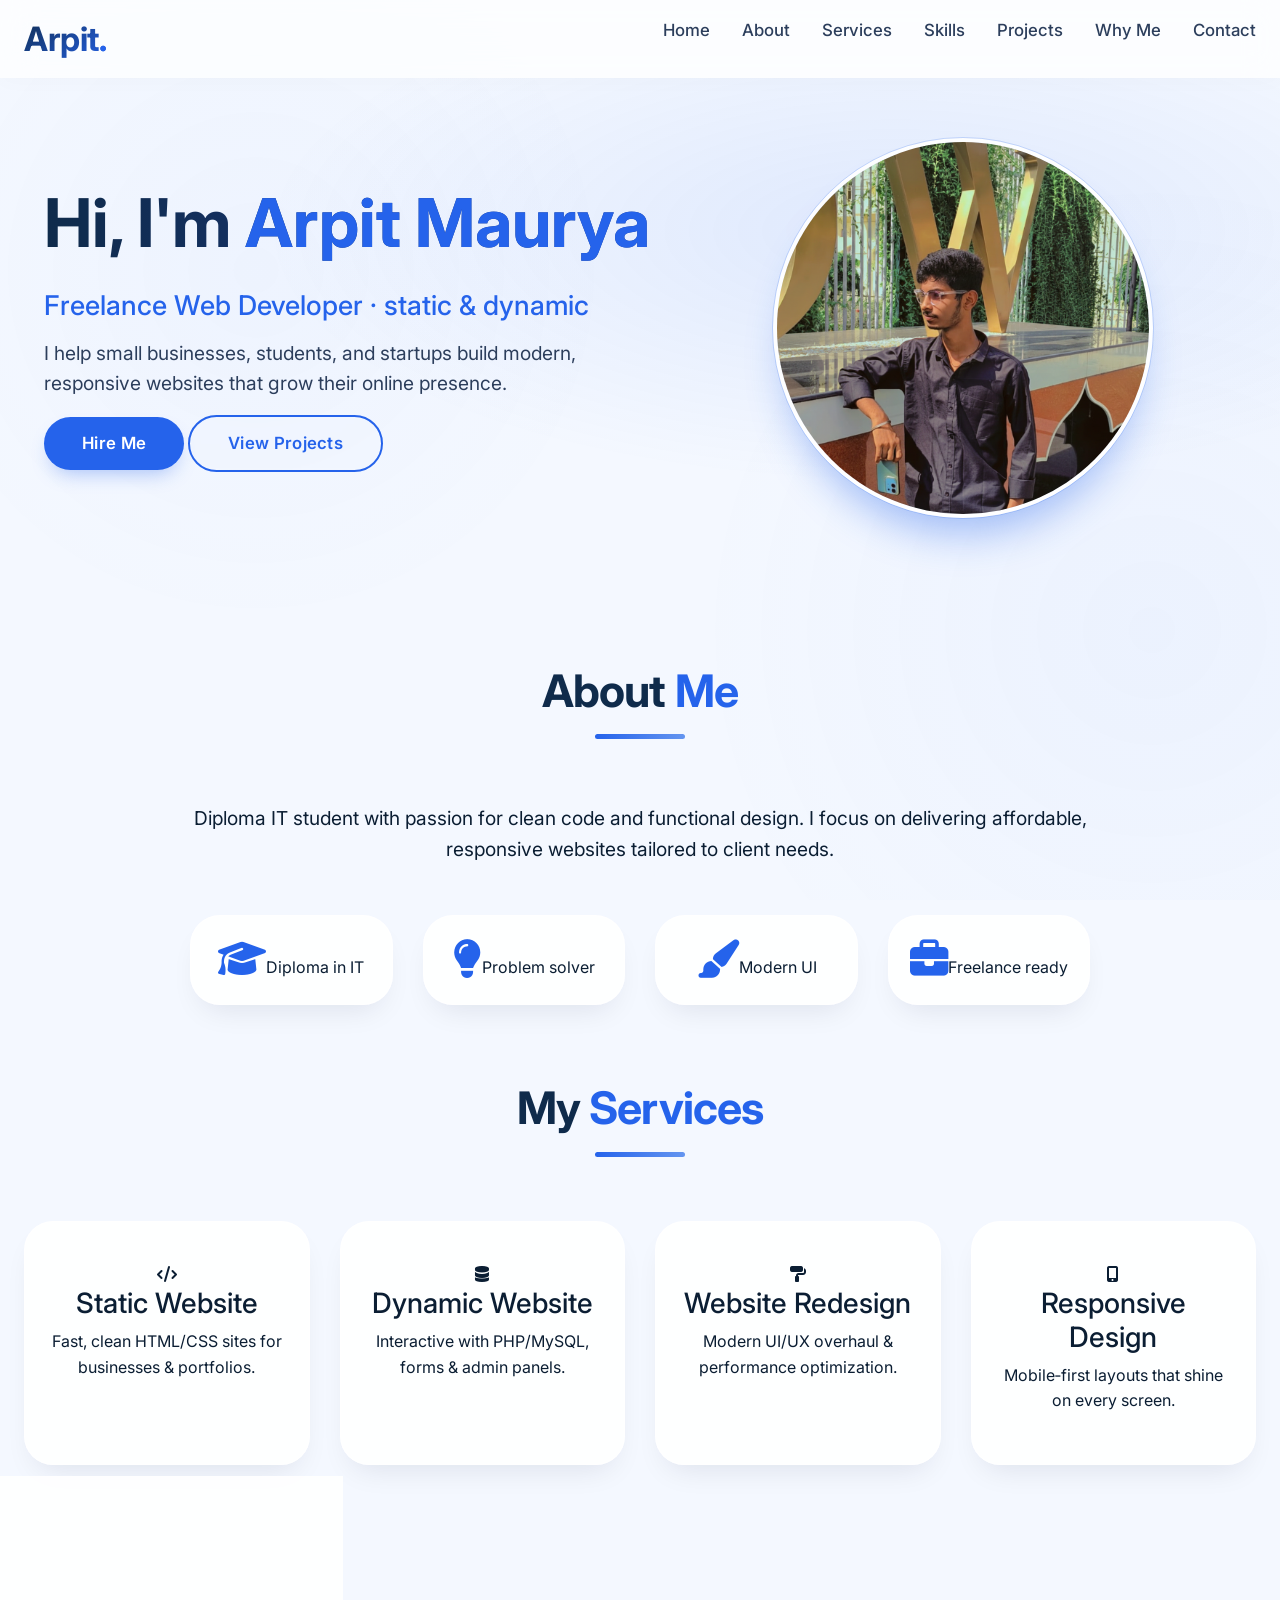
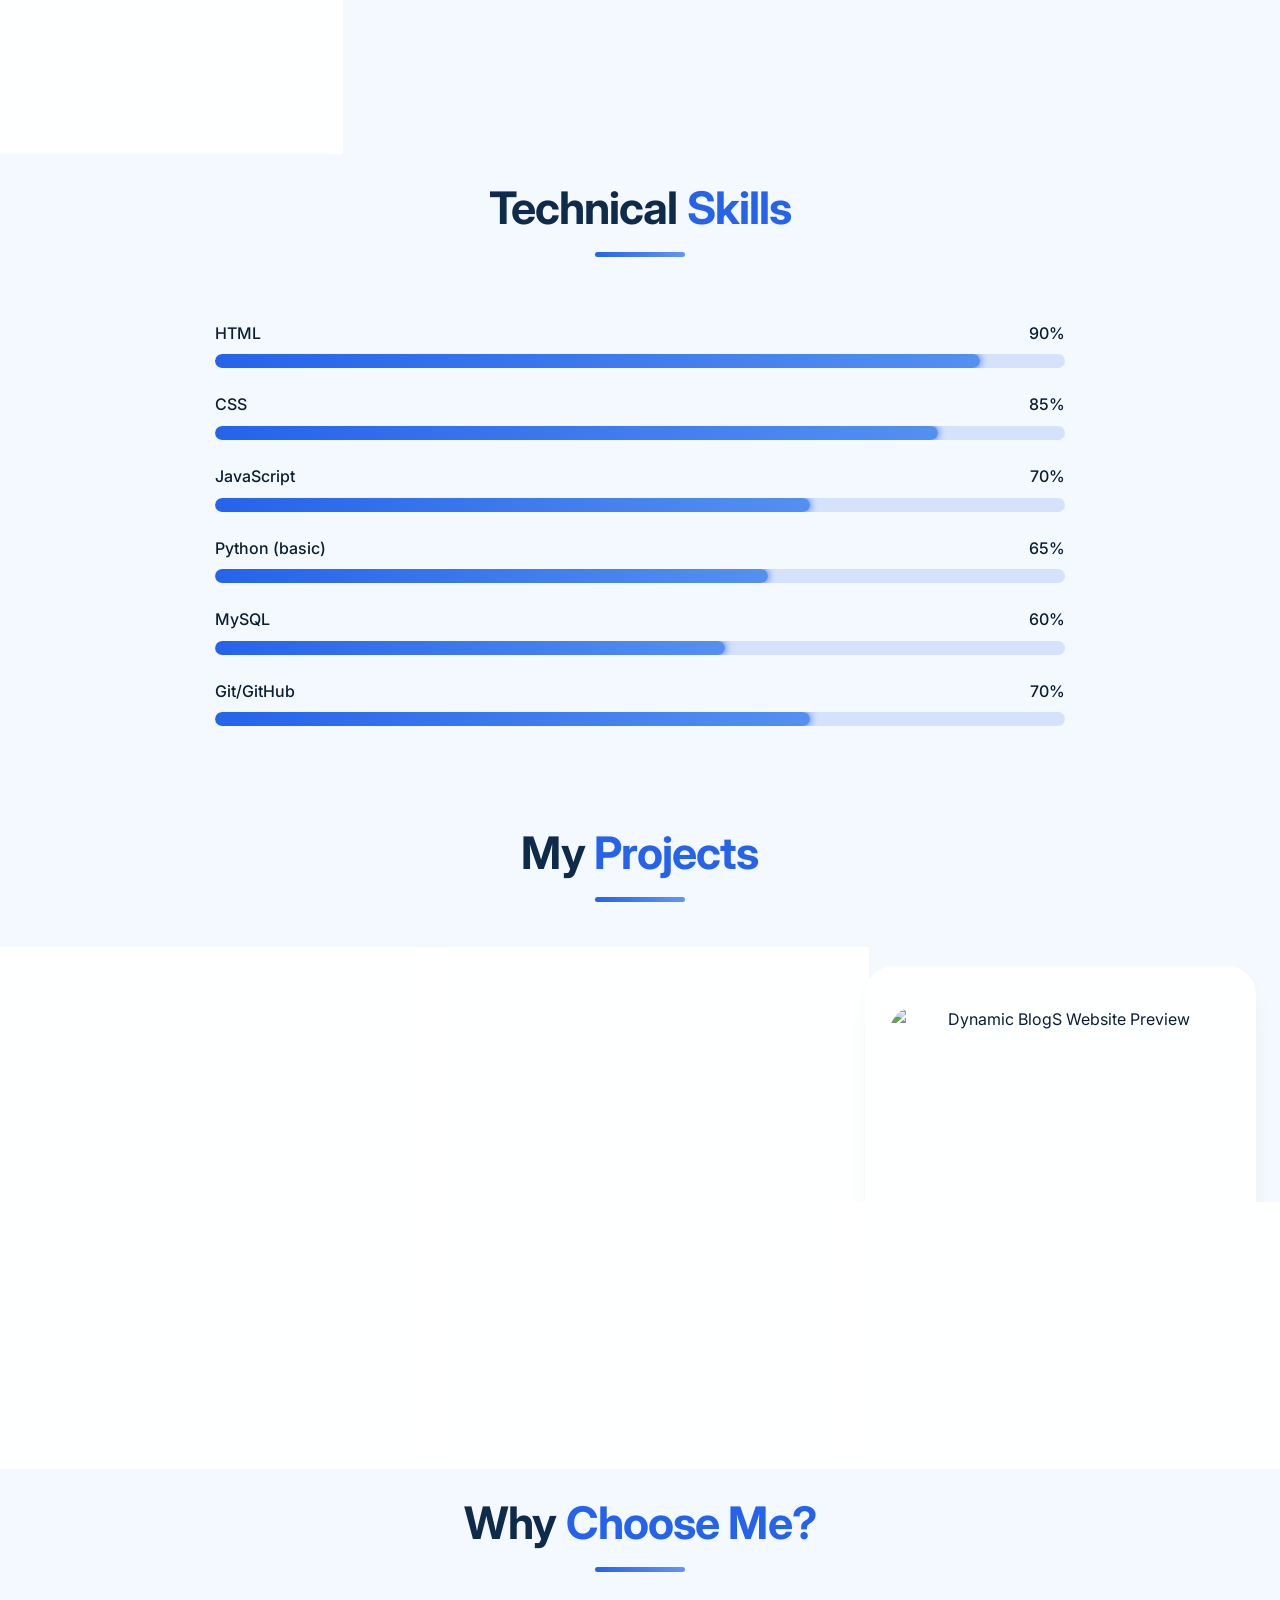
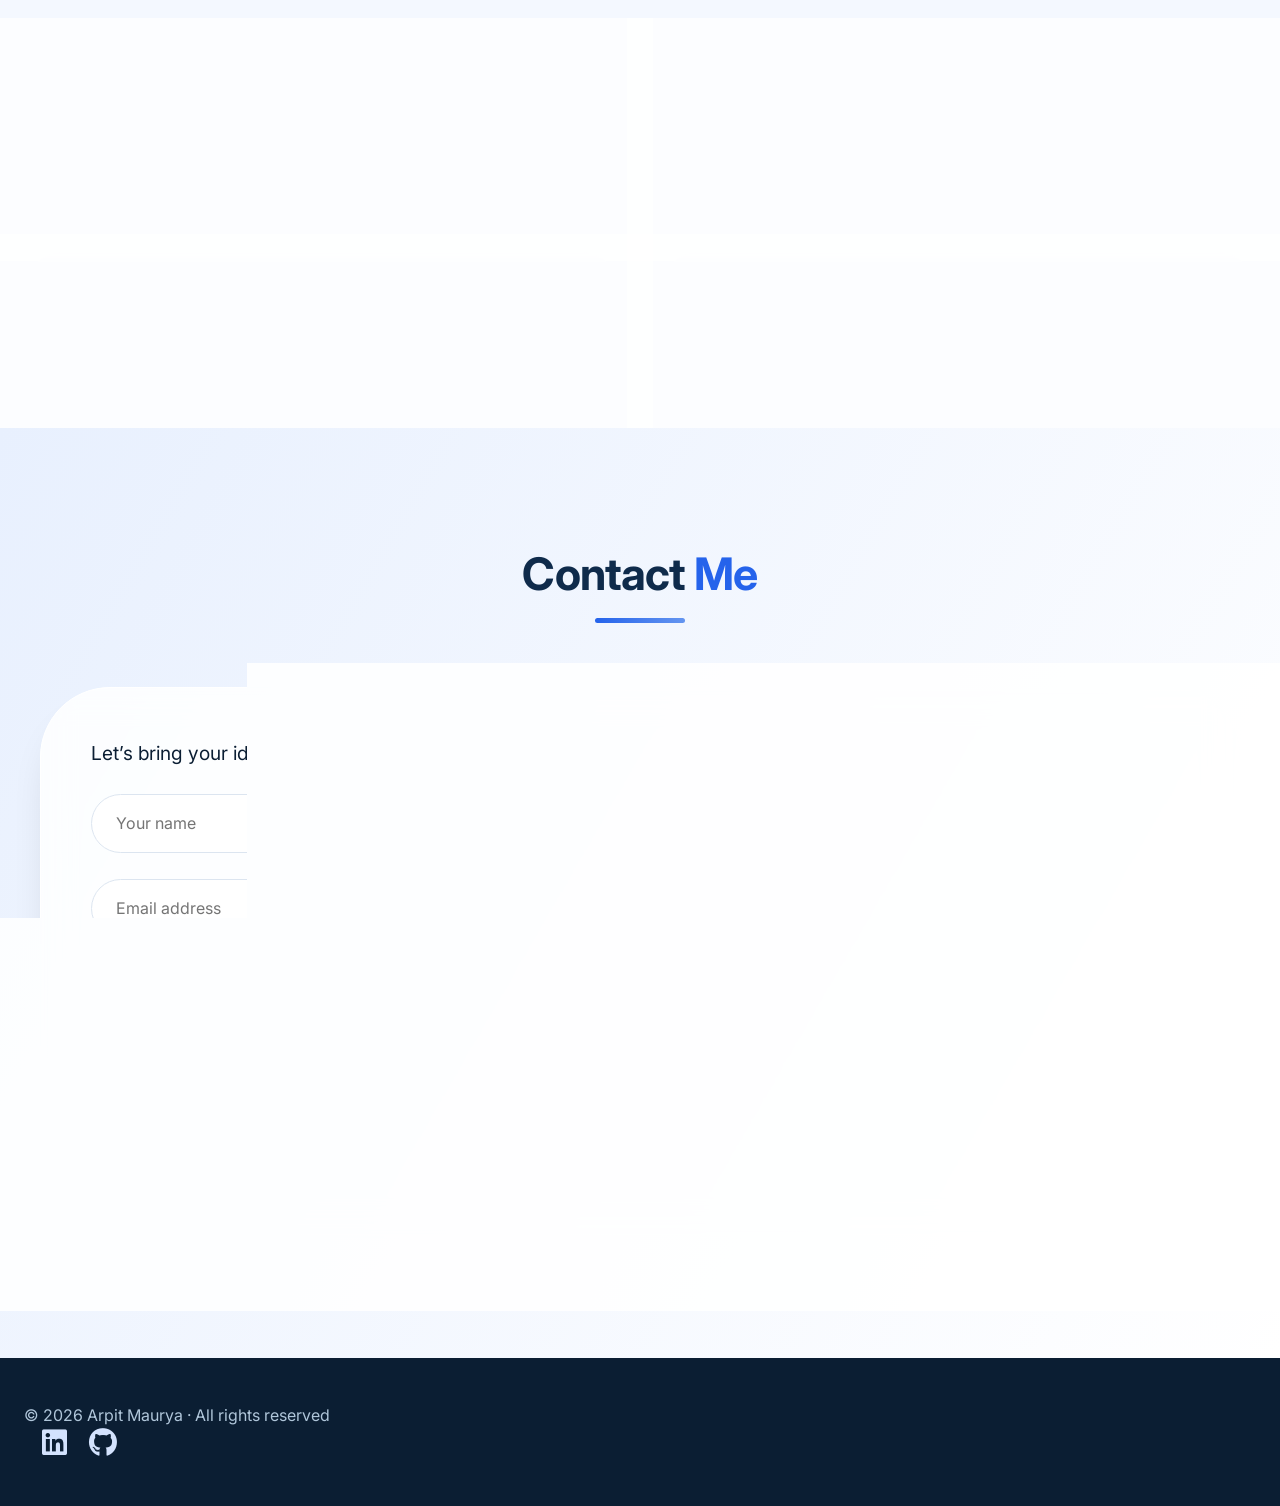
==== commit 2352c4a6: "Update index.html" ====
--- a/index.html
+++ b/index.html
@@ -781,10 +781,19 @@
       hamburger.addEventListener('click', () => navMenu.classList.toggle('active'));
       document.querySelectorAll('.nav-menu a').forEach(link => link.addEventListener('click', () => navMenu.classList.remove('active')));
 
-      // scroll top
-      const scrollBtn = document.getElementById('scrollTop');
-      window.addEventListener('scroll', () => scrollBtn.classList.toggle('show', window.scrollY > 500));
-      scrollBtn.addEventListener('click', () => window.scrollTo({ top: 0, behavior: 'smooth' }));
+    // scroll top
+const scrollBtn = document.getElementById('scrollTop');
+window.addEventListener('scroll', () => {
+  scrollBtn.classList.toggle('show', window.scrollY > 500);
+
+  // AUTO CLOSE NAVBAR ON SCROLL (Mobile)
+  if (window.innerWidth <= 900) {
+    if (navMenu.classList.contains('active')) { 
+      navMenu.classList.remove('active');
+    }
+  }
+});
+      
 
       // fade observer
       const observer = new IntersectionObserver((entries) => {
@@ -805,4 +814,3 @@
   </script>
 </body>
 </html>
-
